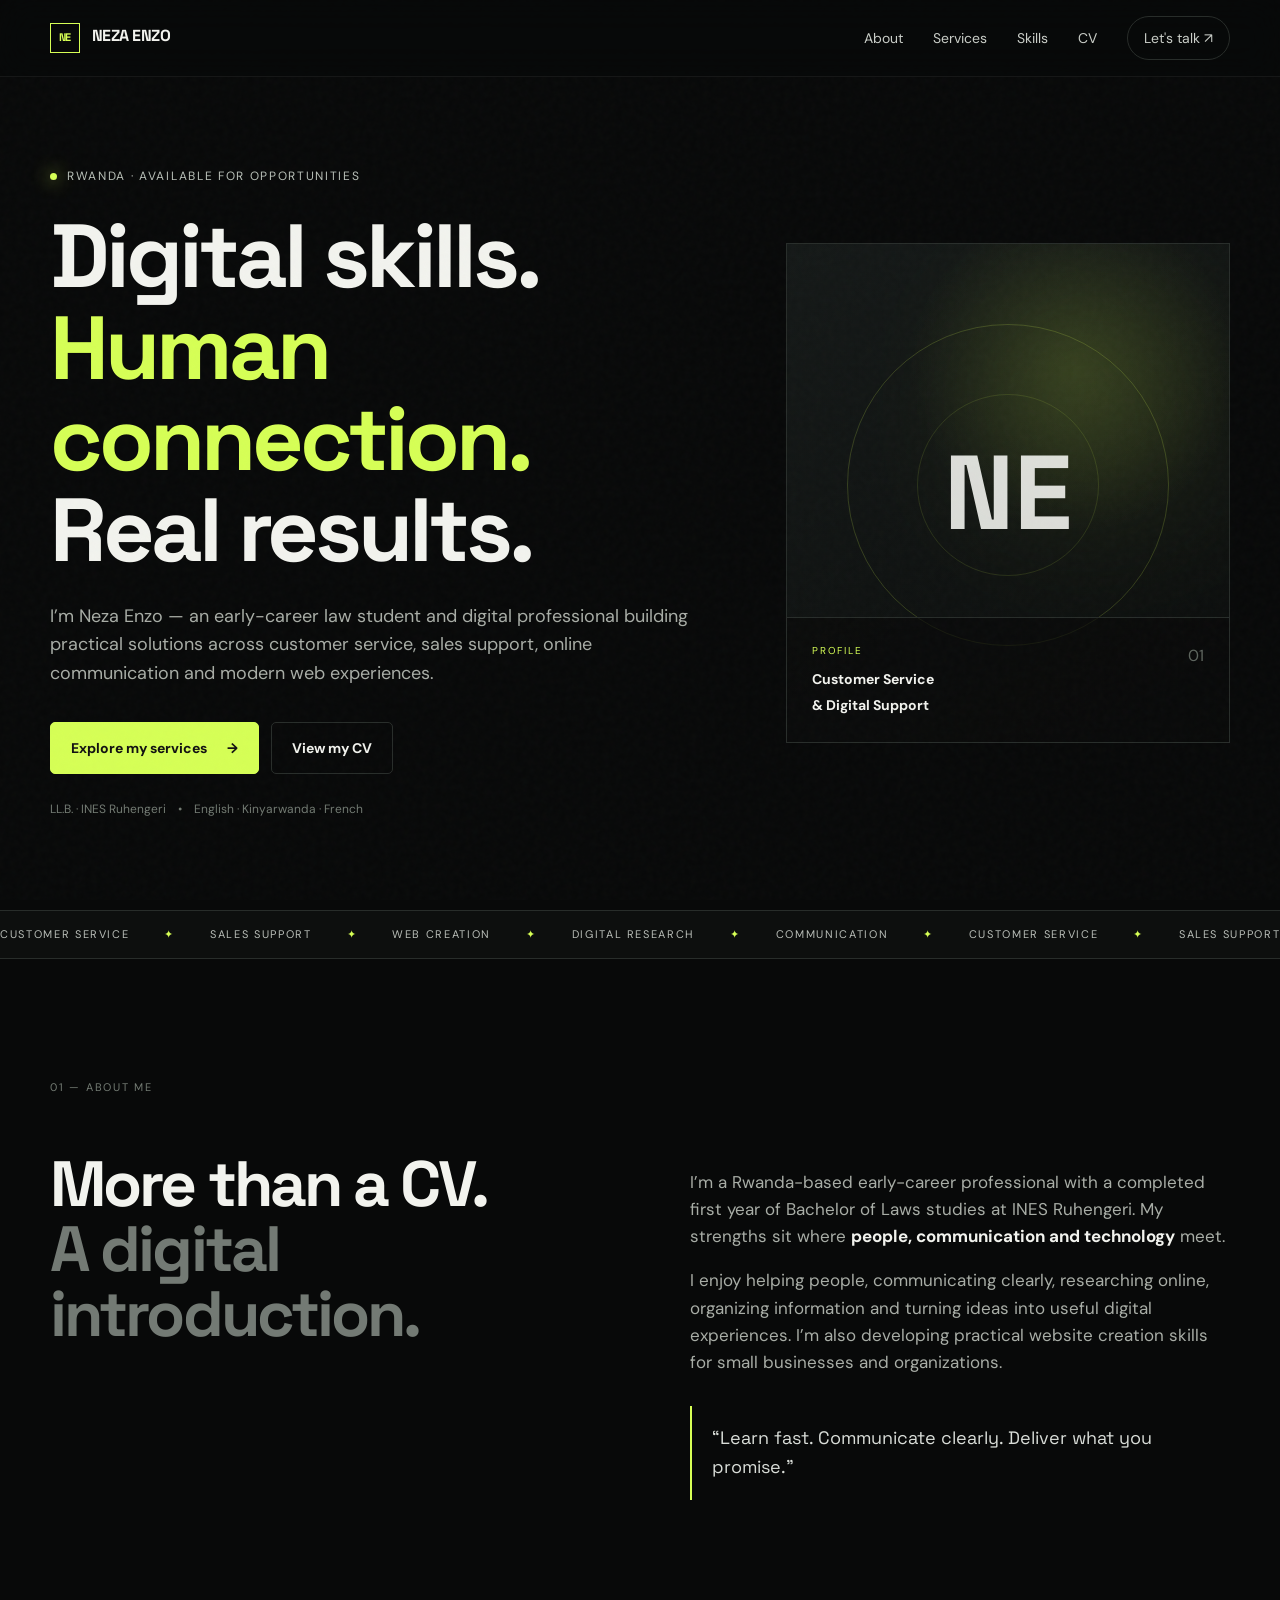
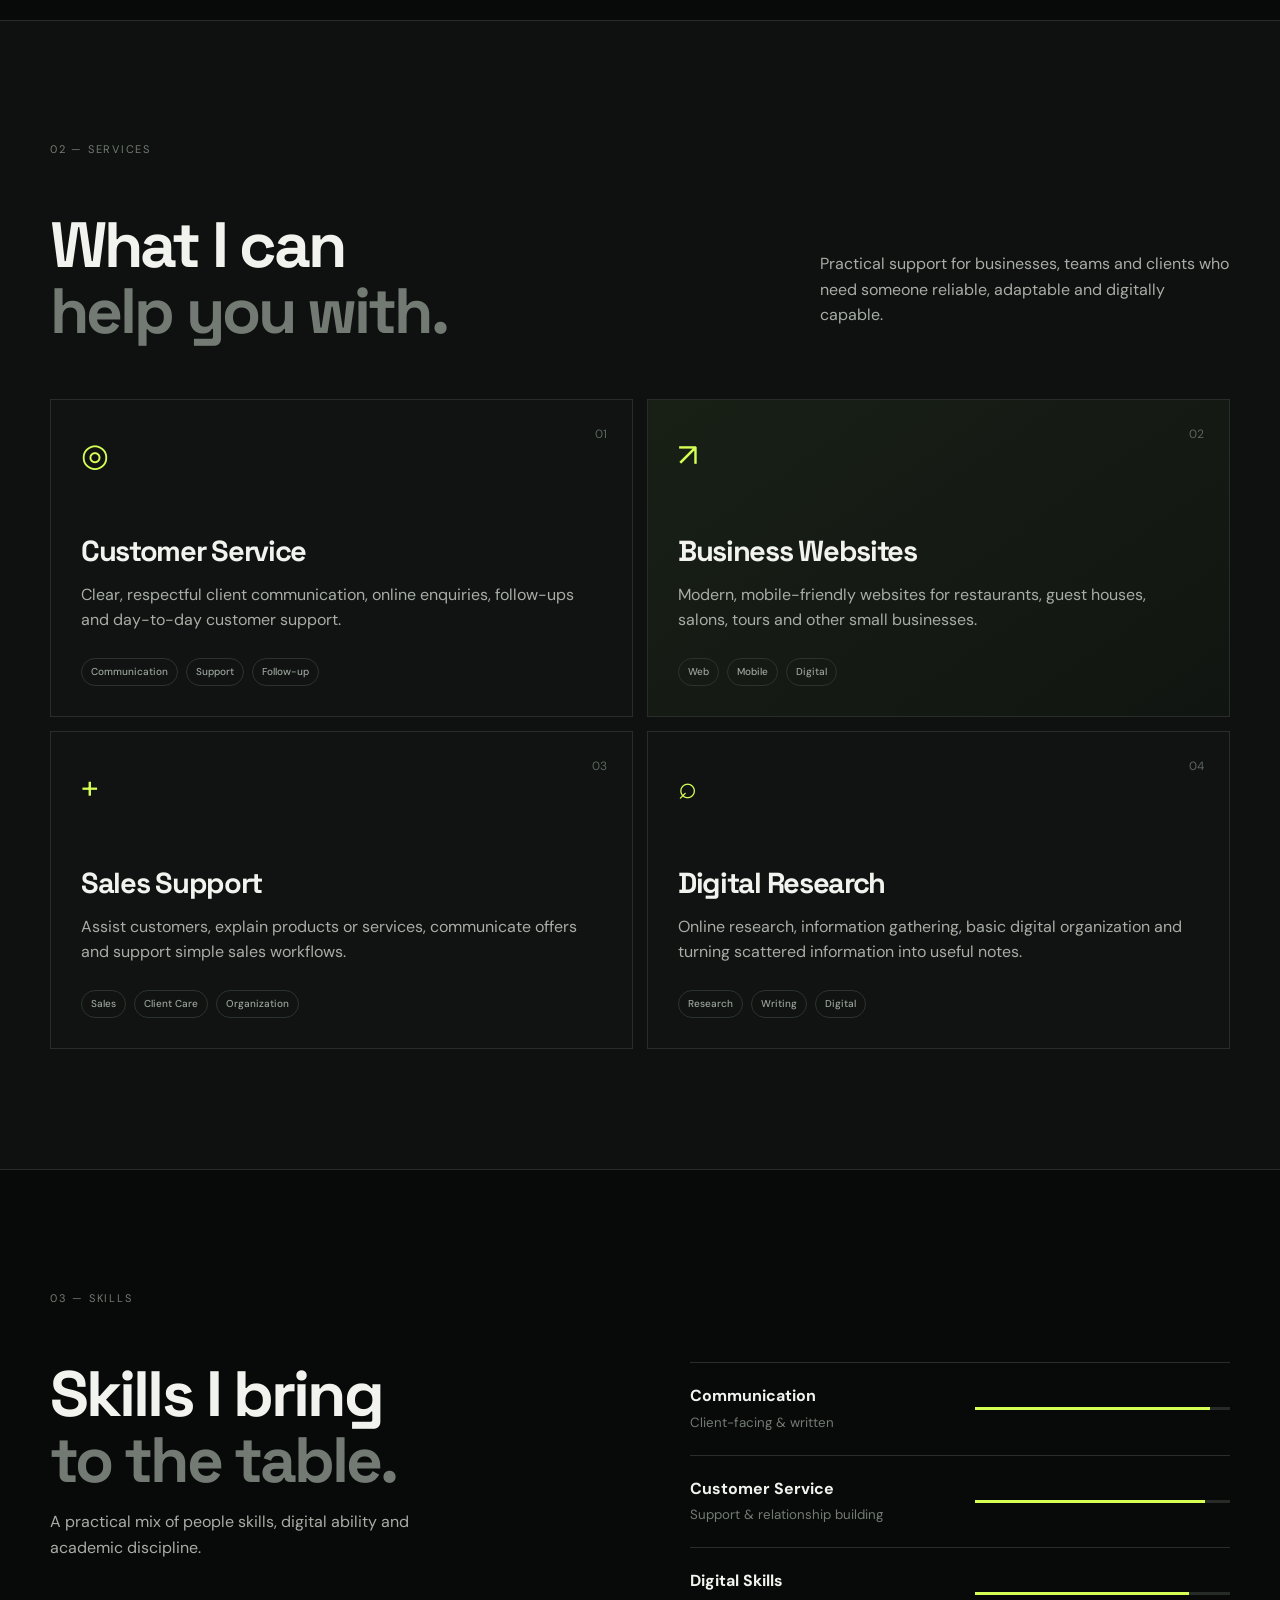
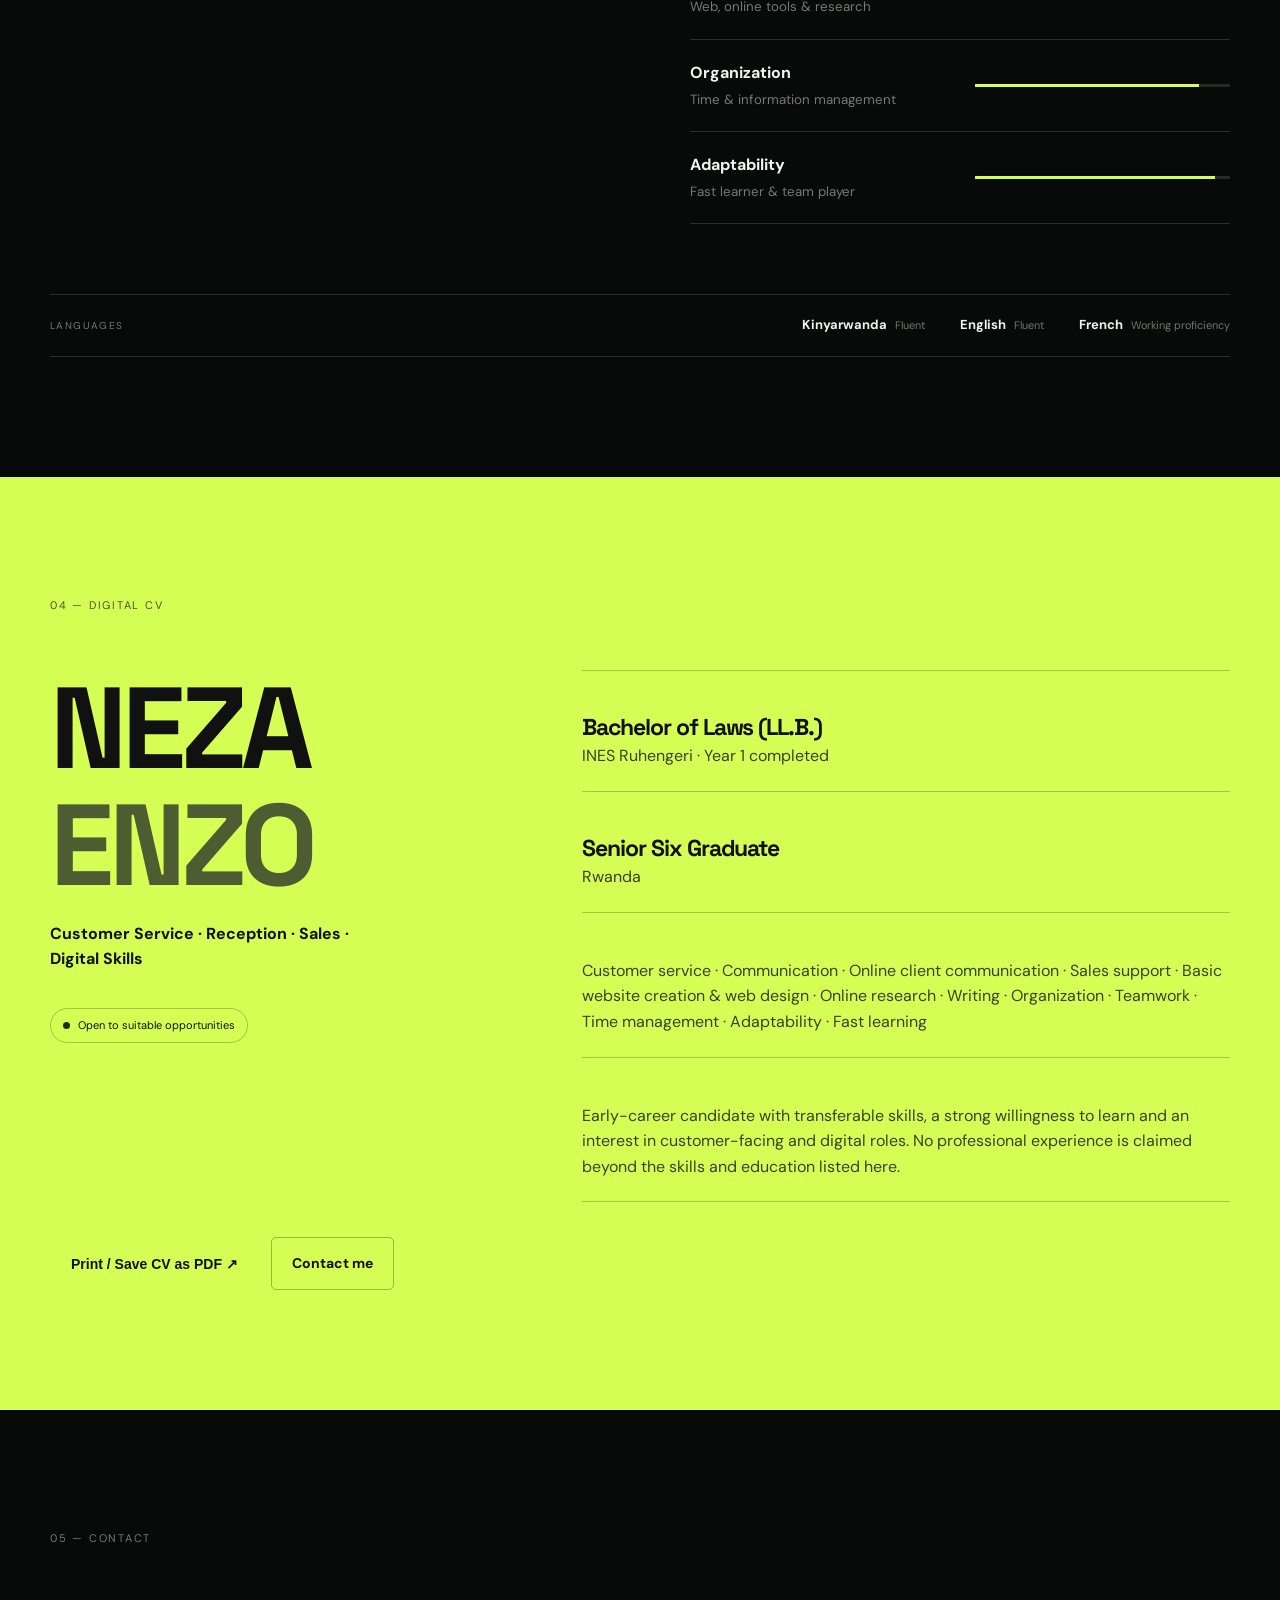
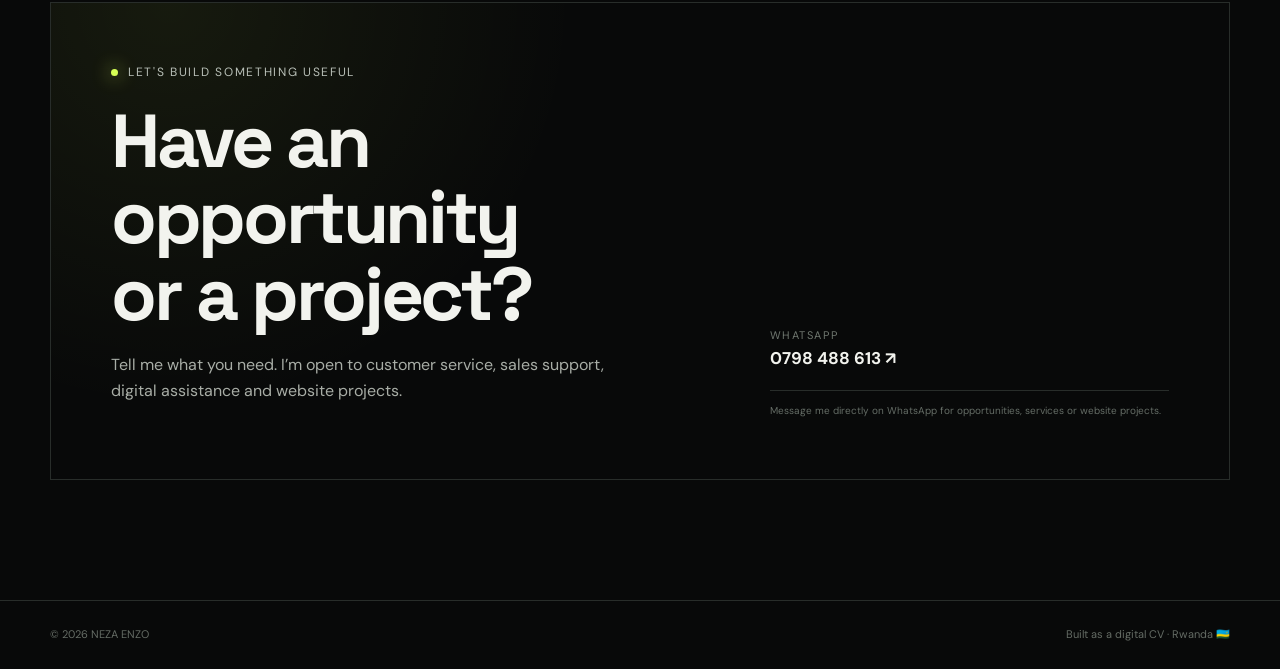
==== index.html @ d4bffd74 "Add WhatsApp contact" ====
<!DOCTYPE html>
<html lang="en">
<head>
  <meta charset="UTF-8" />
  <meta name="viewport" content="width=device-width, initial-scale=1.0" />
  <meta name="description" content="NEZA ENZO — digital CV, customer service, sales support and website creation portfolio." />
  <title>NEZA ENZO — Digital CV & Services</title>
  <link rel="preconnect" href="https://fonts.googleapis.com">
  <link rel="preconnect" href="https://fonts.gstatic.com" crossorigin>
  <link href="https://fonts.googleapis.com/css2?family=DM+Sans:wght@400;500;600;700&family=Space+Grotesk:wght@500;600;700&display=swap" rel="stylesheet">
  <link rel="stylesheet" href="style.css" />
</head>
<body>
<div class="noise"></div>
<header class="nav-wrap"><nav class="nav container">
<a class="brand" href="#home"><span>NE</span> NEZA ENZO</a>
<button class="menu-btn" aria-label="Open menu">☰</button>
<div class="nav-links"><a href="#about">About</a><a href="#services">Services</a><a href="#skills">Skills</a><a href="#cv">CV</a><a class="nav-cta" href="#contact">Let's talk ↗</a></div>
</nav></header>
<main>
<section id="home" class="hero container"><div class="hero-copy">
<div class="eyebrow"><span class="dot"></span> Rwanda · Available for opportunities</div>
<h1>Digital skills.<br><em>Human connection.</em><br>Real results.</h1>
<p class="hero-text">I’m Neza Enzo — an early-career law student and digital professional building practical solutions across customer service, sales support, online communication and modern web experiences.</p>
<div class="hero-actions"><a class="btn primary" href="#services">Explore my services <span>→</span></a><a class="btn ghost" href="#cv">View my CV</a></div>
<div class="mini-proof"><span>LL.B. · INES Ruhengeri</span><span>•</span><span>English · Kinyarwanda · French</span></div>
</div>
<div class="hero-card"><div class="card-glow"></div><div class="monogram">NE</div><div class="hero-card-bottom"><div><small>PROFILE</small><strong>Customer Service<br>& Digital Support</strong></div><span>01</span></div></div>
</section>
<section class="ticker"><div class="ticker-track"><span>CUSTOMER SERVICE</span><i>✦</i><span>SALES SUPPORT</span><i>✦</i><span>WEB CREATION</span><i>✦</i><span>DIGITAL RESEARCH</span><i>✦</i><span>COMMUNICATION</span><i>✦</i><span>CUSTOMER SERVICE</span><i>✦</i><span>SALES SUPPORT</span><i>✦</i></div></section>
<section id="about" class="section container"><div class="section-label">01 — ABOUT ME</div><div class="about-grid"><div><h2>More than a CV.<br><span>A digital introduction.</span></h2></div><div class="about-copy"><p>I’m a Rwanda-based early-career professional with a completed first year of Bachelor of Laws studies at INES Ruhengeri. My strengths sit where <strong>people, communication and technology</strong> meet.</p><p>I enjoy helping people, communicating clearly, researching online, organizing information and turning ideas into useful digital experiences. I’m also developing practical website creation skills for small businesses and organizations.</p><div class="quote">“Learn fast. Communicate clearly. Deliver what you promise.”</div></div></div></section>
<section id="services" class="section dark-section"><div class="container"><div class="section-label">02 — SERVICES</div><div class="services-head"><h2>What I can<br><span>help you with.</span></h2><p>Practical support for businesses, teams and clients who need someone reliable, adaptable and digitally capable.</p></div>
<div class="service-grid">
<article class="service"><span>01</span><div class="icon">◎</div><h3>Customer Service</h3><p>Clear, respectful client communication, online enquiries, follow-ups and day-to-day customer support.</p><div class="tags"><b>Communication</b><b>Support</b><b>Follow-up</b></div></article>
<article class="service featured"><span>02</span><div class="icon">↗</div><h3>Business Websites</h3><p>Modern, mobile-friendly websites for restaurants, guest houses, salons, tours and other small businesses.</p><div class="tags"><b>Web</b><b>Mobile</b><b>Digital</b></div></article>
<article class="service"><span>03</span><div class="icon">+</div><h3>Sales Support</h3><p>Assist customers, explain products or services, communicate offers and support simple sales workflows.</p><div class="tags"><b>Sales</b><b>Client Care</b><b>Organization</b></div></article>
<article class="service"><span>04</span><div class="icon">⌕</div><h3>Digital Research</h3><p>Online research, information gathering, basic digital organization and turning scattered information into useful notes.</p><div class="tags"><b>Research</b><b>Writing</b><b>Digital</b></div></article>
</div></div></section>
<section id="skills" class="section container"><div class="section-label">03 — SKILLS</div><div class="skills-grid"><div><h2>Skills I bring<br><span>to the table.</span></h2><p class="muted">A practical mix of people skills, digital ability and academic discipline.</p></div><div class="skill-list">
<div class="skill"><div><strong>Communication</strong><small>Client-facing & written</small></div><div class="bar"><i style="width:92%"></i></div></div>
<div class="skill"><div><strong>Customer Service</strong><small>Support & relationship building</small></div><div class="bar"><i style="width:90%"></i></div></div>
<div class="skill"><div><strong>Digital Skills</strong><small>Web, online tools & research</small></div><div class="bar"><i style="width:84%"></i></div></div>
<div class="skill"><div><strong>Organization</strong><small>Time & information management</small></div><div class="bar"><i style="width:88%"></i></div></div>
<div class="skill"><div><strong>Adaptability</strong><small>Fast learner & team player</small></div><div class="bar"><i style="width:94%"></i></div></div>
</div></div><div class="language-row"><span>LANGUAGES</span><b>Kinyarwanda <small>Fluent</small></b><b>English <small>Fluent</small></b><b>French <small>Working proficiency</small></b></div></section>
<section id="cv" class="section cv-section"><div class="container"><div class="section-label">04 — DIGITAL CV</div><div class="cv-layout"><div class="cv-intro"><h2>NEZA<br><span>ENZO</span></h2><p>Customer Service · Reception · Sales · Digital Skills</p><div class="availability"><span></span> Open to suitable opportunities</div></div><div class="cv-details">
<div class="cv-block"><small>EDUCATION</small><h3>Bachelor of Laws (LL.B.)</h3><p>INES Ruhengeri · Year 1 completed</p></div>
<div class="cv-block"><small>EDUCATION</small><h3>Senior Six Graduate</h3><p>Rwanda</p></div>
<div class="cv-block"><small>CORE SKILLS</small><p>Customer service · Communication · Online client communication · Sales support · Basic website creation & web design · Online research · Writing · Organization · Teamwork · Time management · Adaptability · Fast learning</p></div>
<div class="cv-block"><small>PROFILE</small><p>Early-career candidate with transferable skills, a strong willingness to learn and an interest in customer-facing and digital roles. No professional experience is claimed beyond the skills and education listed here.</p></div>
</div></div><div class="cv-actions"><button class="btn primary" onclick="window.print()">Print / Save CV as PDF ↗</button><a class="btn ghost" href="#contact">Contact me</a></div></div></section>
<section id="contact" class="section contact-section container"><div class="section-label">05 — CONTACT</div><div class="contact-card"><div><div class="eyebrow"><span class="dot"></span> Let's build something useful</div><h2>Have an opportunity<br>or a project?</h2><p>Tell me what you need. I’m open to customer service, sales support, digital assistance and website projects.</p></div><div class="contact-side"><a class="contact-link whatsapp" href="https://wa.me/250798488613" target="_blank" rel="noopener"><span>WhatsApp</span><strong>0798 488 613 ↗</strong></a><div class="note">Message me directly on WhatsApp for opportunities, services or website projects.</div></div></div></section>
</main>
<footer><div class="container footer-inner"><span>© 2026 NEZA ENZO</span><span>Built as a digital CV · Rwanda 🇷🇼</span></div></footer>
<script src="script.js"></script>
</body></html>
---- style.css ----
:root{--bg:#080909;--surface:#101212;--surface2:#151817;--text:#f2f3ee;--muted:#a8ada6;--line:#282d2a;--accent:#d6ff55;--max:1180px}*{box-sizing:border-box}html{scroll-behavior:smooth}body{margin:0;background:var(--bg);color:var(--text);font-family:'DM Sans',sans-serif;line-height:1.6}.noise{position:fixed;inset:0;pointer-events:none;opacity:.035;background-image:url("data:image/svg+xml,%3Csvg viewBox='0 0 180 180' xmlns='http://www.w3.org/2000/svg'%3E%3Cfilter id='n'%3E%3CfeTurbulence type='fractalNoise' baseFrequency='.8' numOctaves='4' stitchTiles='stitch'/%3E%3C/filter%3E%3Crect width='100%25' height='100%25' filter='url(%23n)' opacity='.7'/%3E%3C/svg%3E");z-index:10}.container{width:min(calc(100% - 40px),var(--max));margin:auto}.nav-wrap{position:sticky;top:0;z-index:20;background:rgba(8,9,9,.8);backdrop-filter:blur(18px);border-bottom:1px solid rgba(255,255,255,.06)}.nav{height:76px;display:flex;align-items:center;justify-content:space-between}.brand{color:var(--text);text-decoration:none;font-family:'Space Grotesk';font-weight:700;letter-spacing:-.03em}.brand span{display:inline-grid;place-items:center;width:30px;height:30px;margin-right:8px;border:1px solid var(--accent);color:var(--accent);font-size:11px}.nav-links{display:flex;align-items:center;gap:30px}.nav-links a{color:#c9cec8;text-decoration:none;font-size:14px}.nav-links a:hover{color:var(--accent)}.nav-cta{padding:10px 16px;border:1px solid var(--line);border-radius:100px}.menu-btn{display:none;background:none;border:0;color:white;font-size:24px}.hero{min-height:calc(100vh - 76px);display:grid;grid-template-columns:1.2fr .8fr;align-items:center;gap:70px;padding:90px 0}.eyebrow{font-size:12px;text-transform:uppercase;letter-spacing:.14em;color:#b9c0b8;display:flex;gap:10px;align-items:center}.dot{width:7px;height:7px;background:var(--accent);border-radius:50%;box-shadow:0 0 18px var(--accent)}h1,h2,h3{font-family:'Space Grotesk',sans-serif;line-height:1.02;letter-spacing:-.045em}h1{font-size:clamp(52px,7vw,94px);margin:25px 0}.hero h1 em{font-style:normal;color:var(--accent)}.hero-text{font-size:18px;color:var(--muted);max-width:670px}.hero-actions{display:flex;gap:12px;margin-top:34px;flex-wrap:wrap}.btn{display:inline-flex;align-items:center;gap:20px;padding:14px 20px;border-radius:5px;text-decoration:none;font-weight:700;font-size:14px;border:1px solid var(--line);cursor:pointer}.btn.primary{background:var(--accent);color:#111;border-color:var(--accent)}.btn.ghost{color:var(--text);background:transparent}.mini-proof{display:flex;gap:12px;flex-wrap:wrap;margin-top:26px;color:#727a72;font-size:12px}.hero-card{height:500px;position:relative;border:1px solid var(--line);background:radial-gradient(circle at 65% 25%,rgba(214,255,85,.13),transparent 35%),linear-gradient(145deg,#151918,#0b0d0c);overflow:hidden}.hero-card:before{content:'';position:absolute;width:320px;height:320px;border:1px solid rgba(214,255,85,.18);border-radius:50%;top:80px;left:50%;transform:translateX(-50%)}.hero-card:after{content:'';position:absolute;width:180px;height:180px;border:1px solid rgba(214,255,85,.12);border-radius:50%;top:150px;left:50%;transform:translateX(-50%)}.card-glow{position:absolute;width:160px;height:160px;background:var(--accent);filter:blur(80px);opacity:.15;top:80px;left:50%}.monogram{position:absolute;inset:0;display:grid;place-items:center;font-family:'Space Grotesk';font-size:105px;font-weight:700;color:rgba(242,243,238,.9);z-index:2}.hero-card-bottom{position:absolute;bottom:0;left:0;right:0;padding:25px;display:flex;justify-content:space-between;border-top:1px solid var(--line);background:rgba(8,9,9,.65);z-index:3}.hero-card-bottom small,.cv-block small{display:block;color:var(--accent);font-size:10px;letter-spacing:.18em;margin-bottom:7px}.hero-card-bottom strong{font-size:14px}.hero-card-bottom span{color:#5d655e}.ticker{overflow:hidden;border-block:1px solid var(--line);background:#0d0f0e}.ticker-track{width:max-content;display:flex;gap:35px;padding:15px 0;animation:move 24s linear infinite;color:#b9beb8;font-size:11px;letter-spacing:.15em}.ticker i{color:var(--accent);font-style:normal}@keyframes move{to{transform:translateX(-50%)}}.section{padding:120px 0}.section-label{font-size:11px;color:#737b73;letter-spacing:.16em;margin-bottom:55px}.about-grid,.skills-grid{display:grid;grid-template-columns:1fr 1fr;gap:100px}.section h2{font-size:clamp(44px,5vw,70px);margin:0}.section h2 span{color:#737a74}.about-copy{max-width:620px;color:var(--muted);font-size:17px}.about-copy strong{color:var(--text)}.quote{border-left:2px solid var(--accent);padding:18px 20px;margin-top:30px;color:#d9ddd8;font-family:'Space Grotesk';font-size:18px}.dark-section{background:#0e1110;border-block:1px solid var(--line)}.services-head{display:flex;justify-content:space-between;gap:50px;align-items:end;margin-bottom:55px}.services-head p{max-width:410px;color:var(--muted)}.service-grid{display:grid;grid-template-columns:repeat(2,1fr);gap:14px}.service{min-height:310px;border:1px solid var(--line);padding:30px;position:relative;background:#101312;transition:.25s}.service:hover{transform:translateY(-5px);border-color:#4a534b}.service.featured{background:linear-gradient(145deg,#182016,#111511)}.service>span{position:absolute;top:25px;right:25px;color:#5c655e;font-size:12px}.icon{color:var(--accent);font-size:32px;margin-bottom:55px}.service h3{font-size:29px;margin:0 0 12px}.service p{color:var(--muted);max-width:520px}.tags{display:flex;gap:8px;margin-top:25px}.tags b{font-size:10px;font-weight:500;color:#9ba39b;border:1px solid #2c332e;border-radius:100px;padding:5px 9px}.muted{color:var(--muted);max-width:390px}.skill-list{border-top:1px solid var(--line)}.skill{padding:20px 0;border-bottom:1px solid var(--line);display:grid;grid-template-columns:1fr 1fr;gap:30px}.skill strong{display:block}.skill small{color:#737b74}.bar{height:3px;background:#262b27;align-self:center}.bar i{display:block;height:100%;background:var(--accent)}.language-row{margin-top:70px;border-top:1px solid var(--line);border-bottom:1px solid var(--line);padding:20px 0;display:flex;gap:35px;align-items:center;flex-wrap:wrap}.language-row>span{font-size:10px;color:#717971;letter-spacing:.14em;margin-right:auto}.language-row b{font-size:13px}.language-row small{color:#717971;font-weight:400;margin-left:5px}.cv-section{background:var(--accent);color:#111}.cv-section .section-label{color:#48542d}.cv-layout{display:grid;grid-template-columns:.8fr 1.2fr;gap:100px}.cv-intro h2{font-size:clamp(70px,9vw,130px);margin:0}.cv-intro h2 span{color:#4e5c32}.cv-intro p{font-weight:700;max-width:330px}.availability{display:inline-flex;align-items:center;gap:8px;border:1px solid rgba(17,17,17,.25);border-radius:100px;padding:8px 12px;font-size:11px;margin-top:20px}.availability span{width:7px;height:7px;border-radius:50%;background:#1b3211}.cv-details{border-top:1px solid rgba(17,17,17,.25)}.cv-block{padding:22px 0;border-bottom:1px solid rgba(17,17,17,.25)}.cv-block h3{font-size:23px;margin:0 0 4px}.cv-block p{margin:0;max-width:650px;color:#39422c}.cv-actions{margin-top:35px;display:flex;gap:12px}.cv-actions .btn.ghost{border-color:rgba(17,17,17,.3);color:#111}.contact-card{border:1px solid var(--line);padding:60px;display:grid;grid-template-columns:1.2fr .8fr;gap:60px;background:radial-gradient(circle at 10% 0,rgba(214,255,85,.07),transparent 35%)}.contact-card h2{font-size:clamp(48px,6vw,75px);margin:20px 0}.contact-card p{color:var(--muted);max-width:520px}.contact-side{align-self:end}.contact-link{display:block;color:var(--text);text-decoration:none;border-bottom:1px solid var(--line);padding:18px 0}.contact-link span{display:block;color:#707870;font-size:11px;text-transform:uppercase;letter-spacing:.14em}.contact-link strong{font-size:17px}.note{font-size:10px;color:#656d66;margin-top:12px}footer{border-top:1px solid var(--line);padding:25px 0;color:#656c65;font-size:11px}.footer-inner{display:flex;justify-content:space-between;gap:20px}@media(max-width:800px){.container{width:min(calc(100% - 28px),var(--max))}.nav{height:68px}.menu-btn{display:block}.nav-links{display:none;position:absolute;top:68px;left:0;right:0;padding:20px;background:#0b0d0c;border-bottom:1px solid var(--line);flex-direction:column;align-items:flex-start}.nav-links.open{display:flex}.hero{grid-template-columns:1fr;padding:70px 0;gap:45px}.hero-card{height:390px}.hero h1{font-size:54px}.section{padding:85px 0}.about-grid,.skills-grid,.cv-layout,.contact-card{grid-template-columns:1fr;gap:45px}.services-head{display:block}.service-grid{grid-template-columns:1fr}.skill{grid-template-columns:1fr}.language-row>span{width:100%}.contact-card{padding:35px}.footer-inner{flex-direction:column}}@media print{body{background:white;color:black}.nav-wrap,.ticker,.hero-card,.hero-actions,.contact-section,footer,.noise,.cv-actions{display:none!important}.hero{min-height:auto;padding:20px 0}.section{padding:30px 0}.dark-section{background:white;color:black}.cv-section{background:white}.about-grid,.skills-grid,.cv-layout{gap:30px}.cv-section{page-break-before:always}}
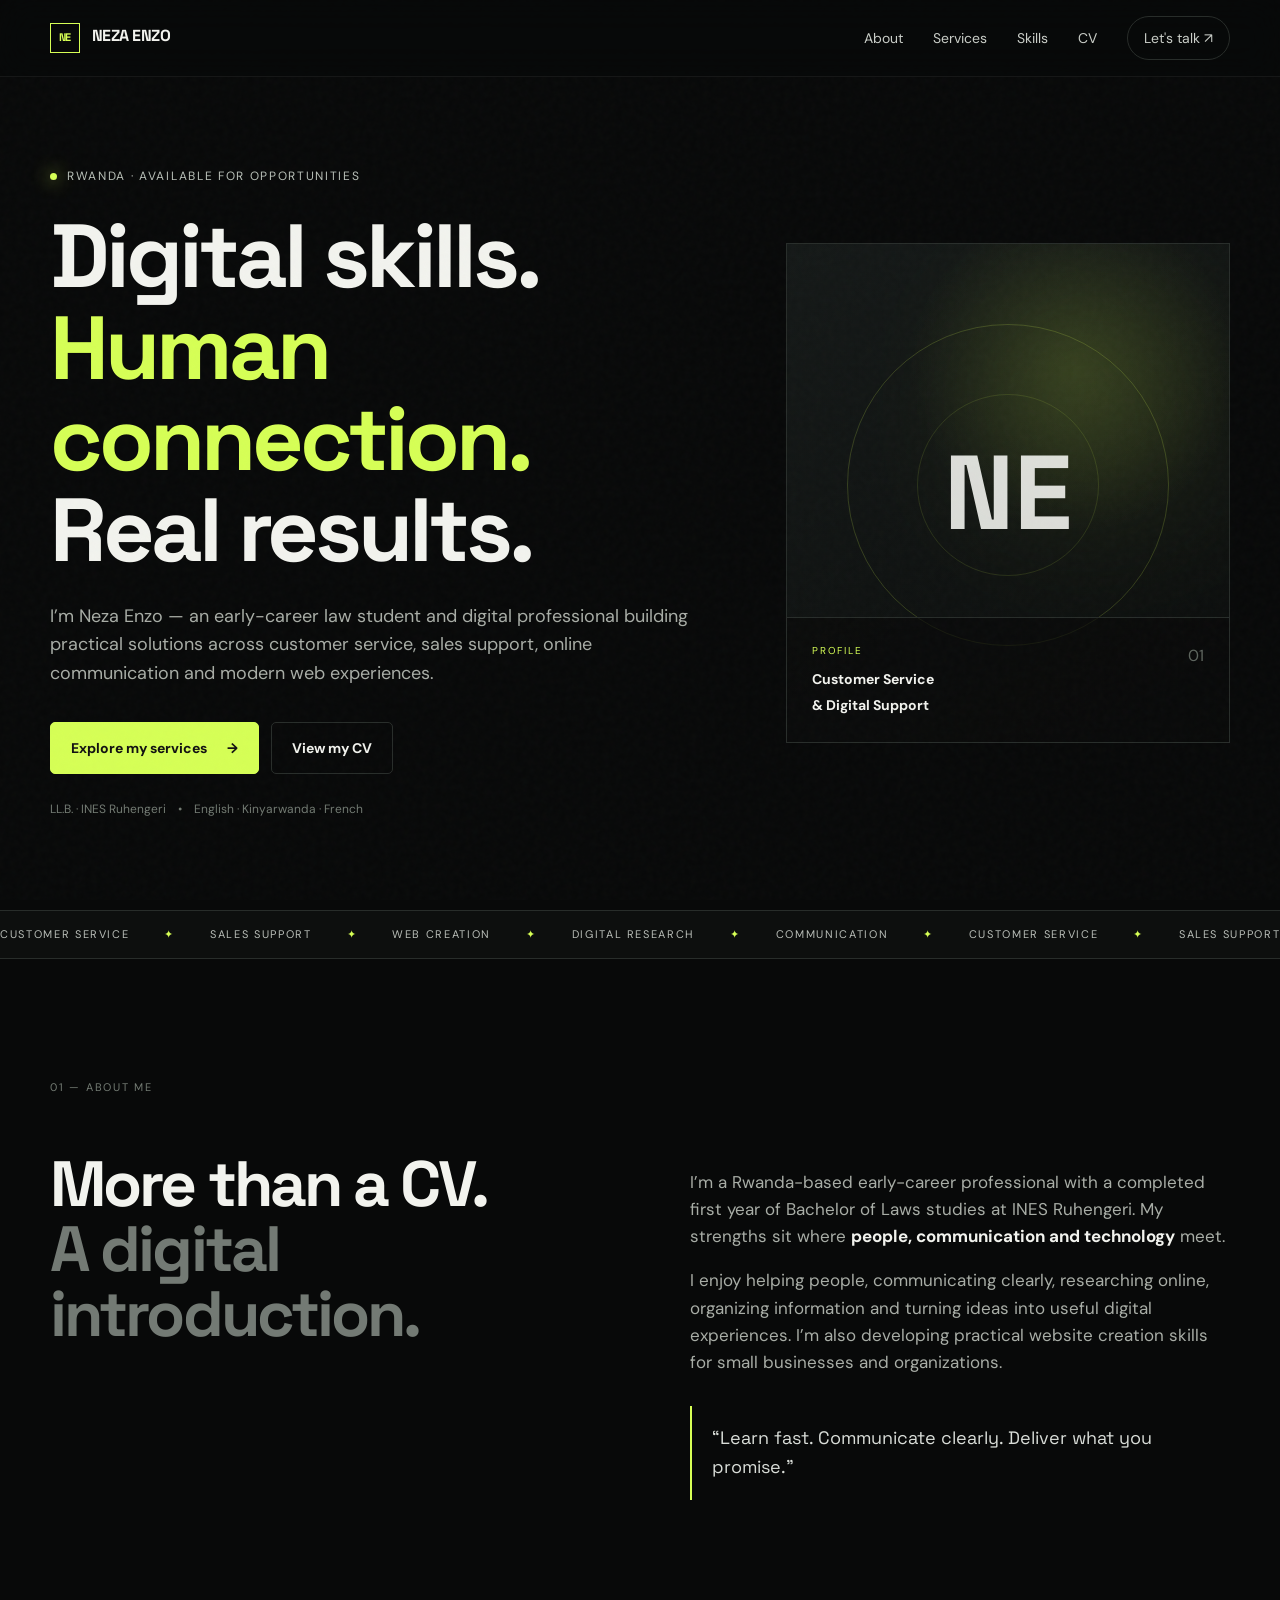
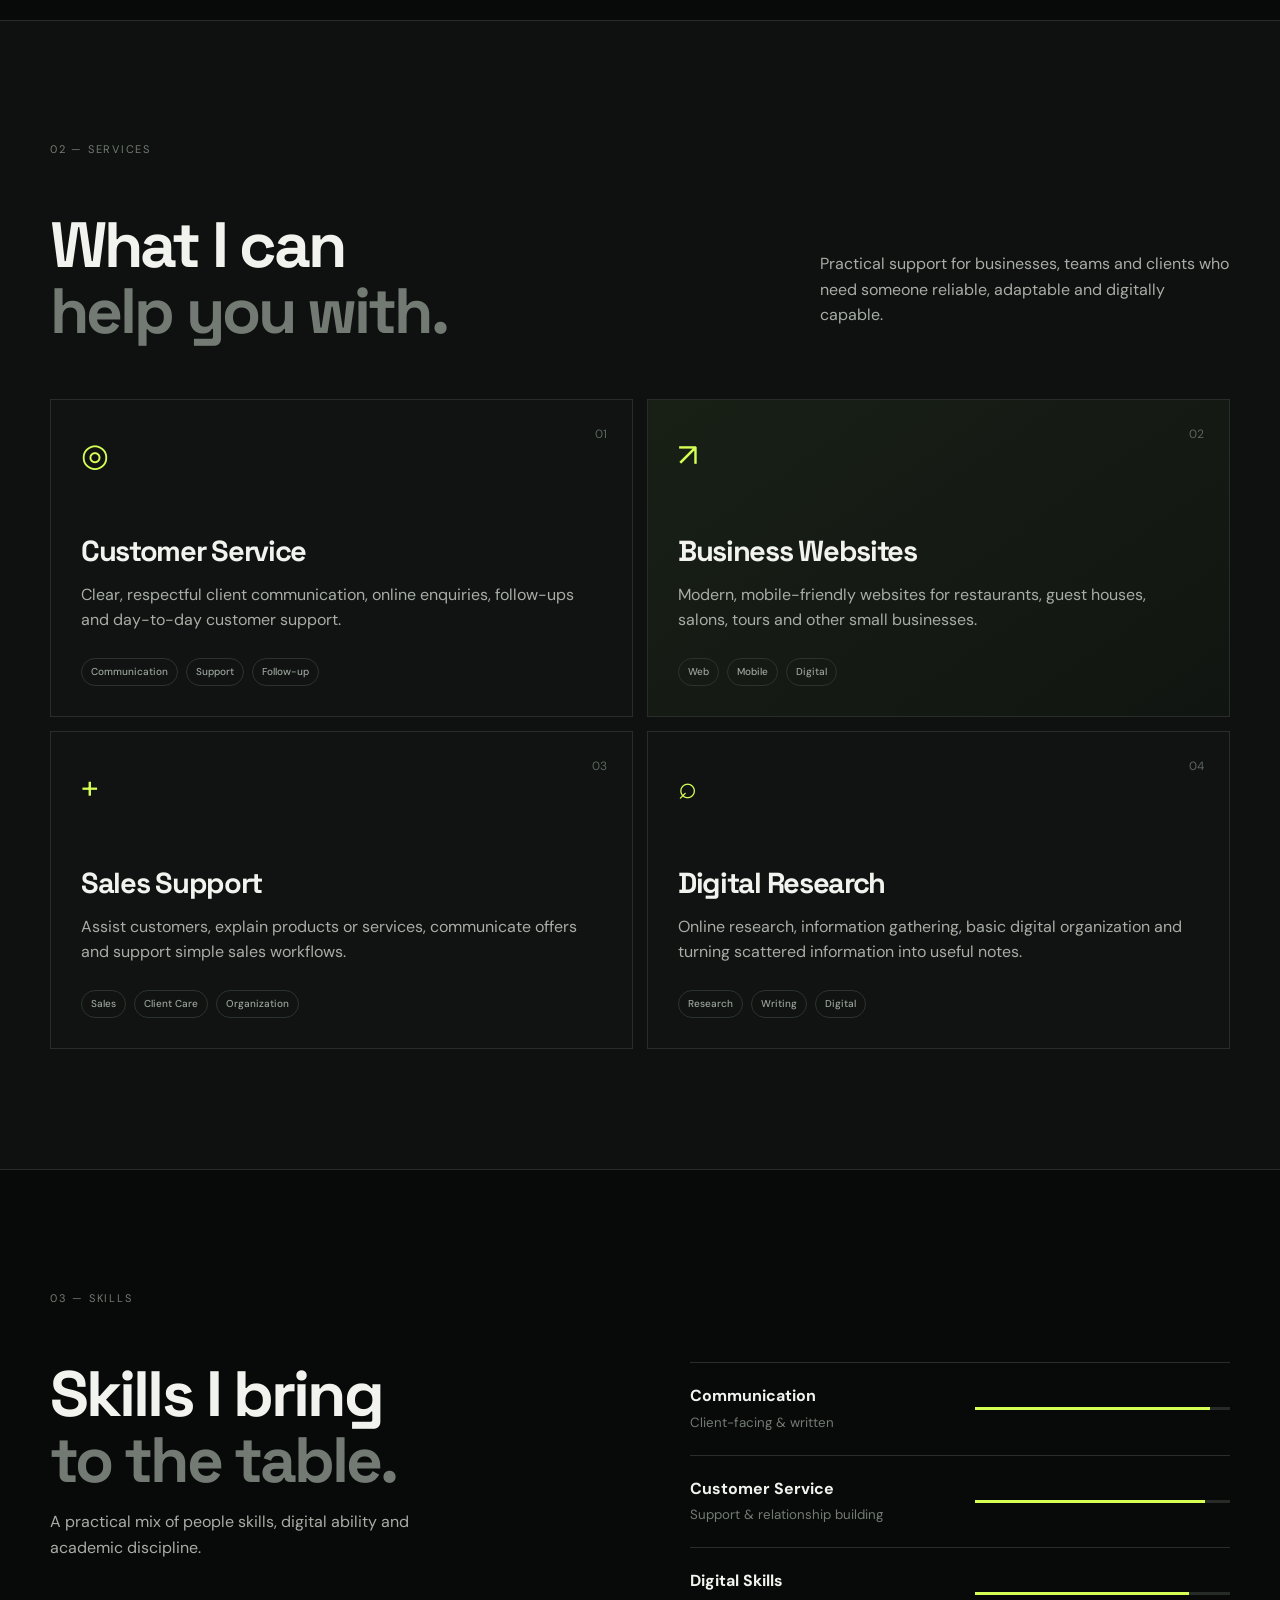
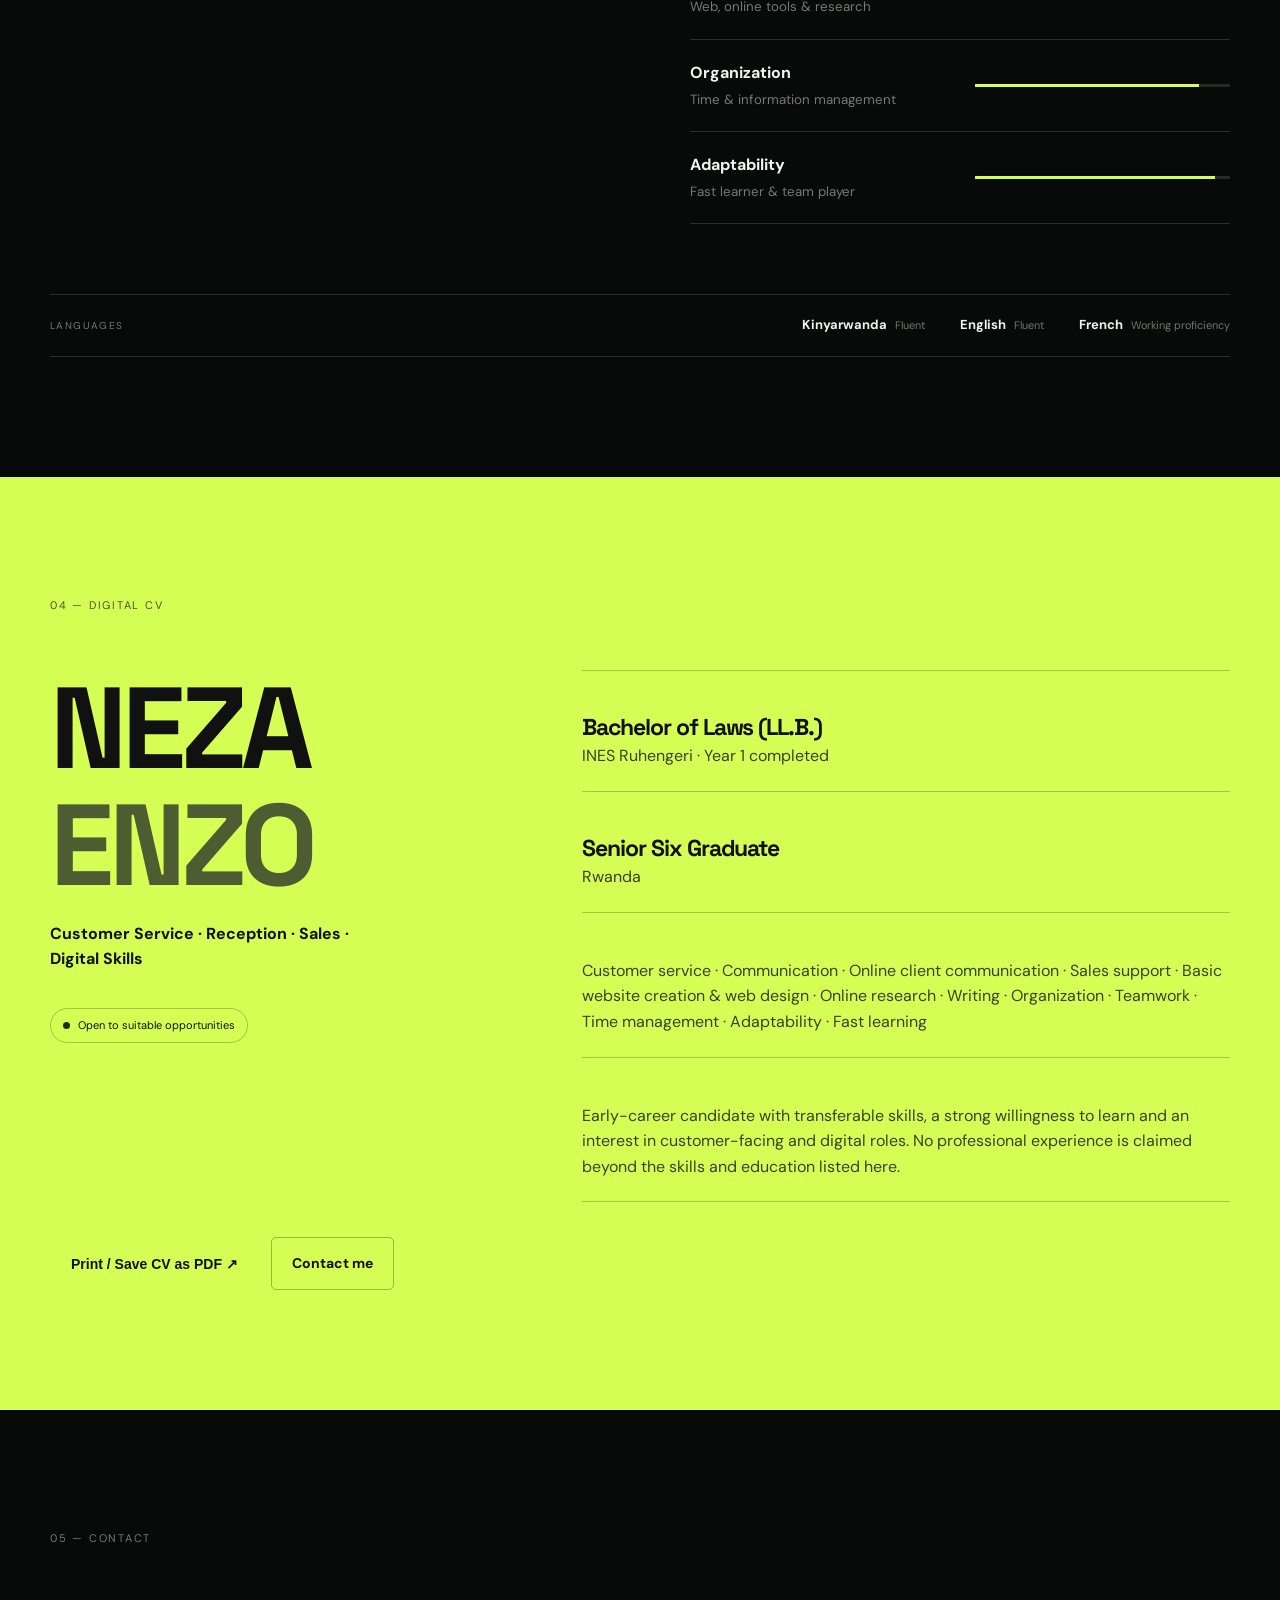
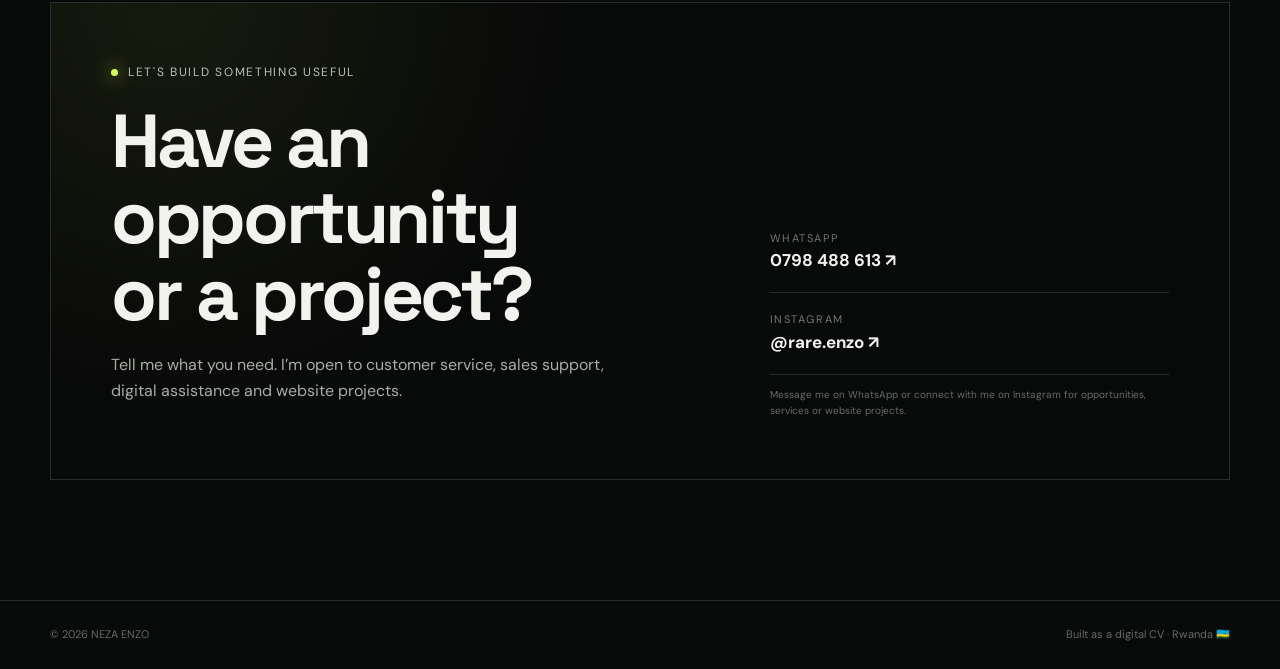
==== commit 4f26d70f: "Add Instagram contact link" ====
--- a/index.html
+++ b/index.html
@@ -49,7 +49,7 @@
 <div class="cv-block"><small>CORE SKILLS</small><p>Customer service · Communication · Online client communication · Sales support · Basic website creation & web design · Online research · Writing · Organization · Teamwork · Time management · Adaptability · Fast learning</p></div>
 <div class="cv-block"><small>PROFILE</small><p>Early-career candidate with transferable skills, a strong willingness to learn and an interest in customer-facing and digital roles. No professional experience is claimed beyond the skills and education listed here.</p></div>
 </div></div><div class="cv-actions"><button class="btn primary" onclick="window.print()">Print / Save CV as PDF ↗</button><a class="btn ghost" href="#contact">Contact me</a></div></div></section>
-<section id="contact" class="section contact-section container"><div class="section-label">05 — CONTACT</div><div class="contact-card"><div><div class="eyebrow"><span class="dot"></span> Let's build something useful</div><h2>Have an opportunity<br>or a project?</h2><p>Tell me what you need. I’m open to customer service, sales support, digital assistance and website projects.</p></div><div class="contact-side"><a class="contact-link whatsapp" href="https://wa.me/250798488613" target="_blank" rel="noopener"><span>WhatsApp</span><strong>0798 488 613 ↗</strong></a><div class="note">Message me directly on WhatsApp for opportunities, services or website projects.</div></div></div></section>
+<section id="contact" class="section contact-section container"><div class="section-label">05 — CONTACT</div><div class="contact-card"><div><div class="eyebrow"><span class="dot"></span> Let's build something useful</div><h2>Have an opportunity<br>or a project?</h2><p>Tell me what you need. I’m open to customer service, sales support, digital assistance and website projects.</p></div><div class="contact-side"><a class="contact-link whatsapp" href="https://wa.me/250798488613" target="_blank" rel="noopener"><span>WhatsApp</span><strong>0798 488 613 ↗</strong></a><a class="contact-link instagram" href="https://www.instagram.com/rare.enzo?stkn=MXIwdGhsa2UzcjJ0ag==" target="_blank" rel="noopener"><span>Instagram</span><strong>@rare.enzo ↗</strong></a><div class="note">Message me on WhatsApp or connect with me on Instagram for opportunities, services or website projects.</div></div></div></section>
 </main>
 <footer><div class="container footer-inner"><span>© 2026 NEZA ENZO</span><span>Built as a digital CV · Rwanda 🇷🇼</span></div></footer>
 <script src="script.js"></script>
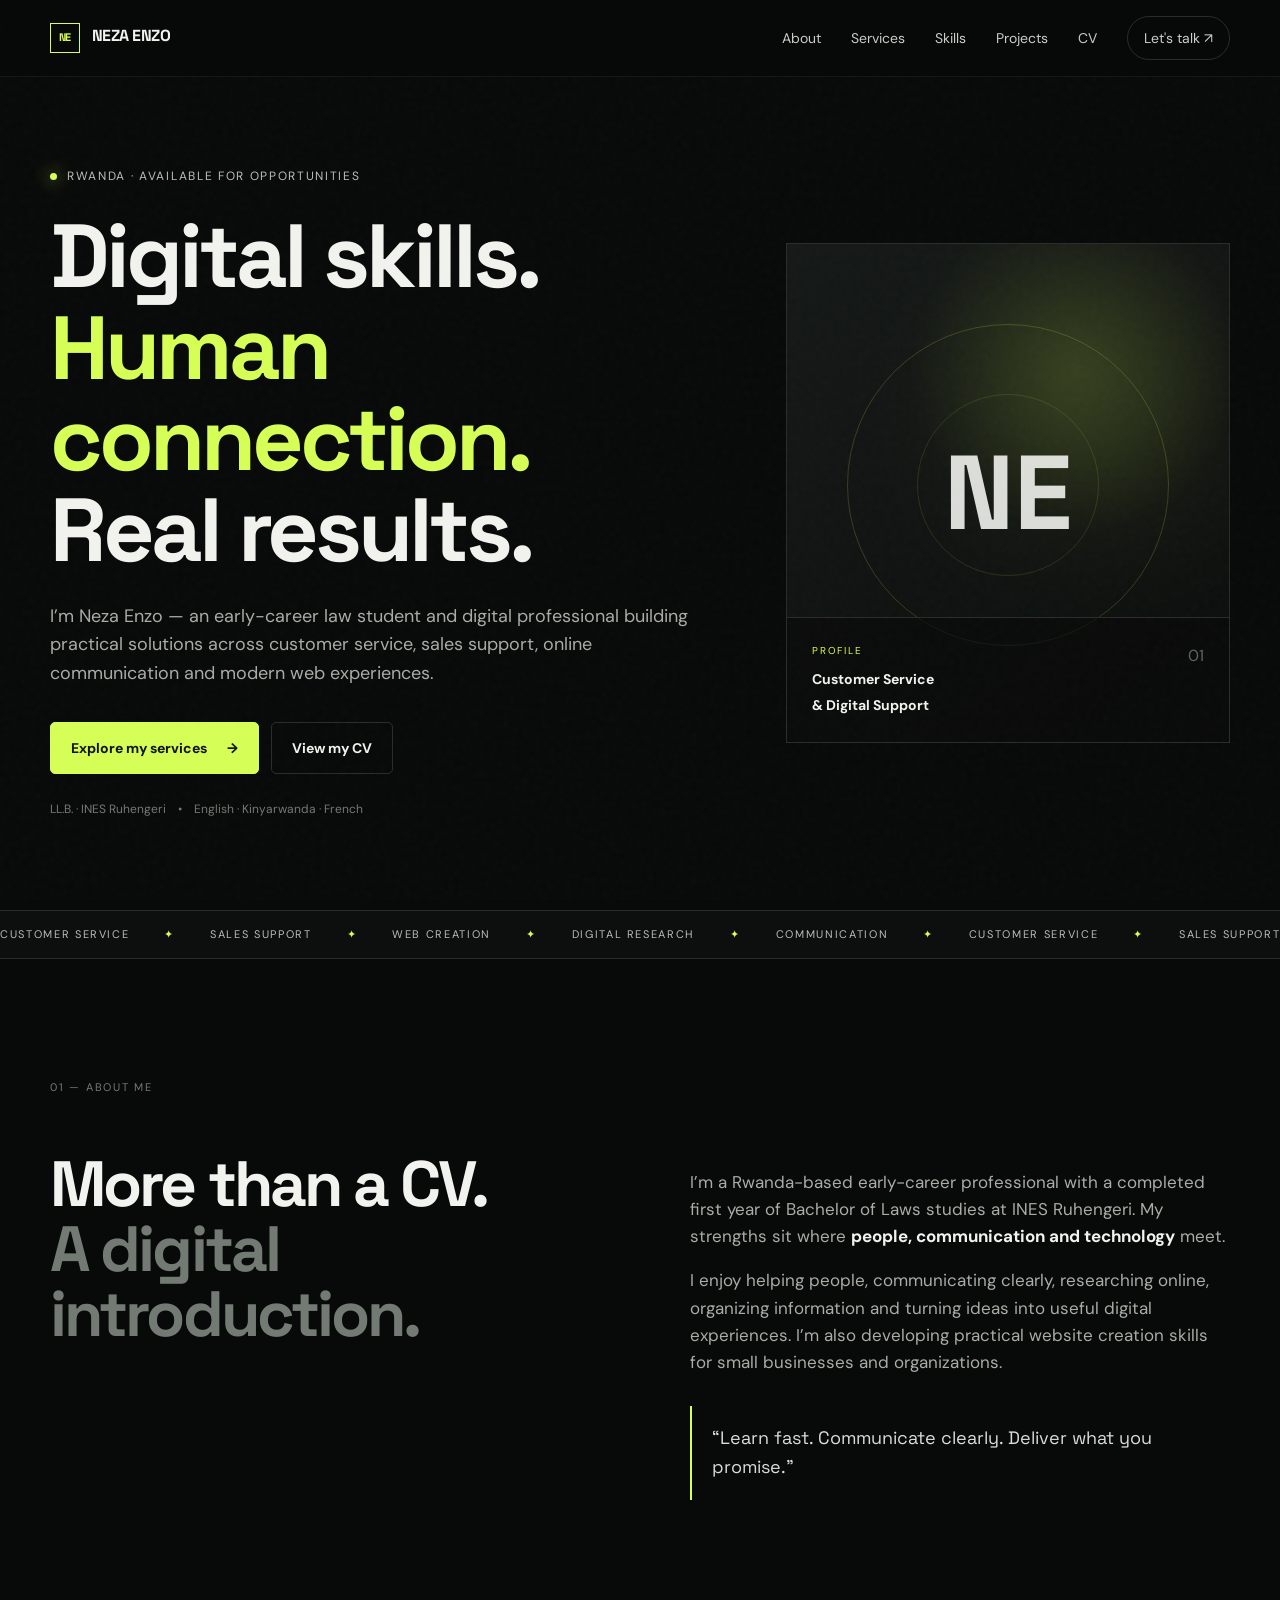
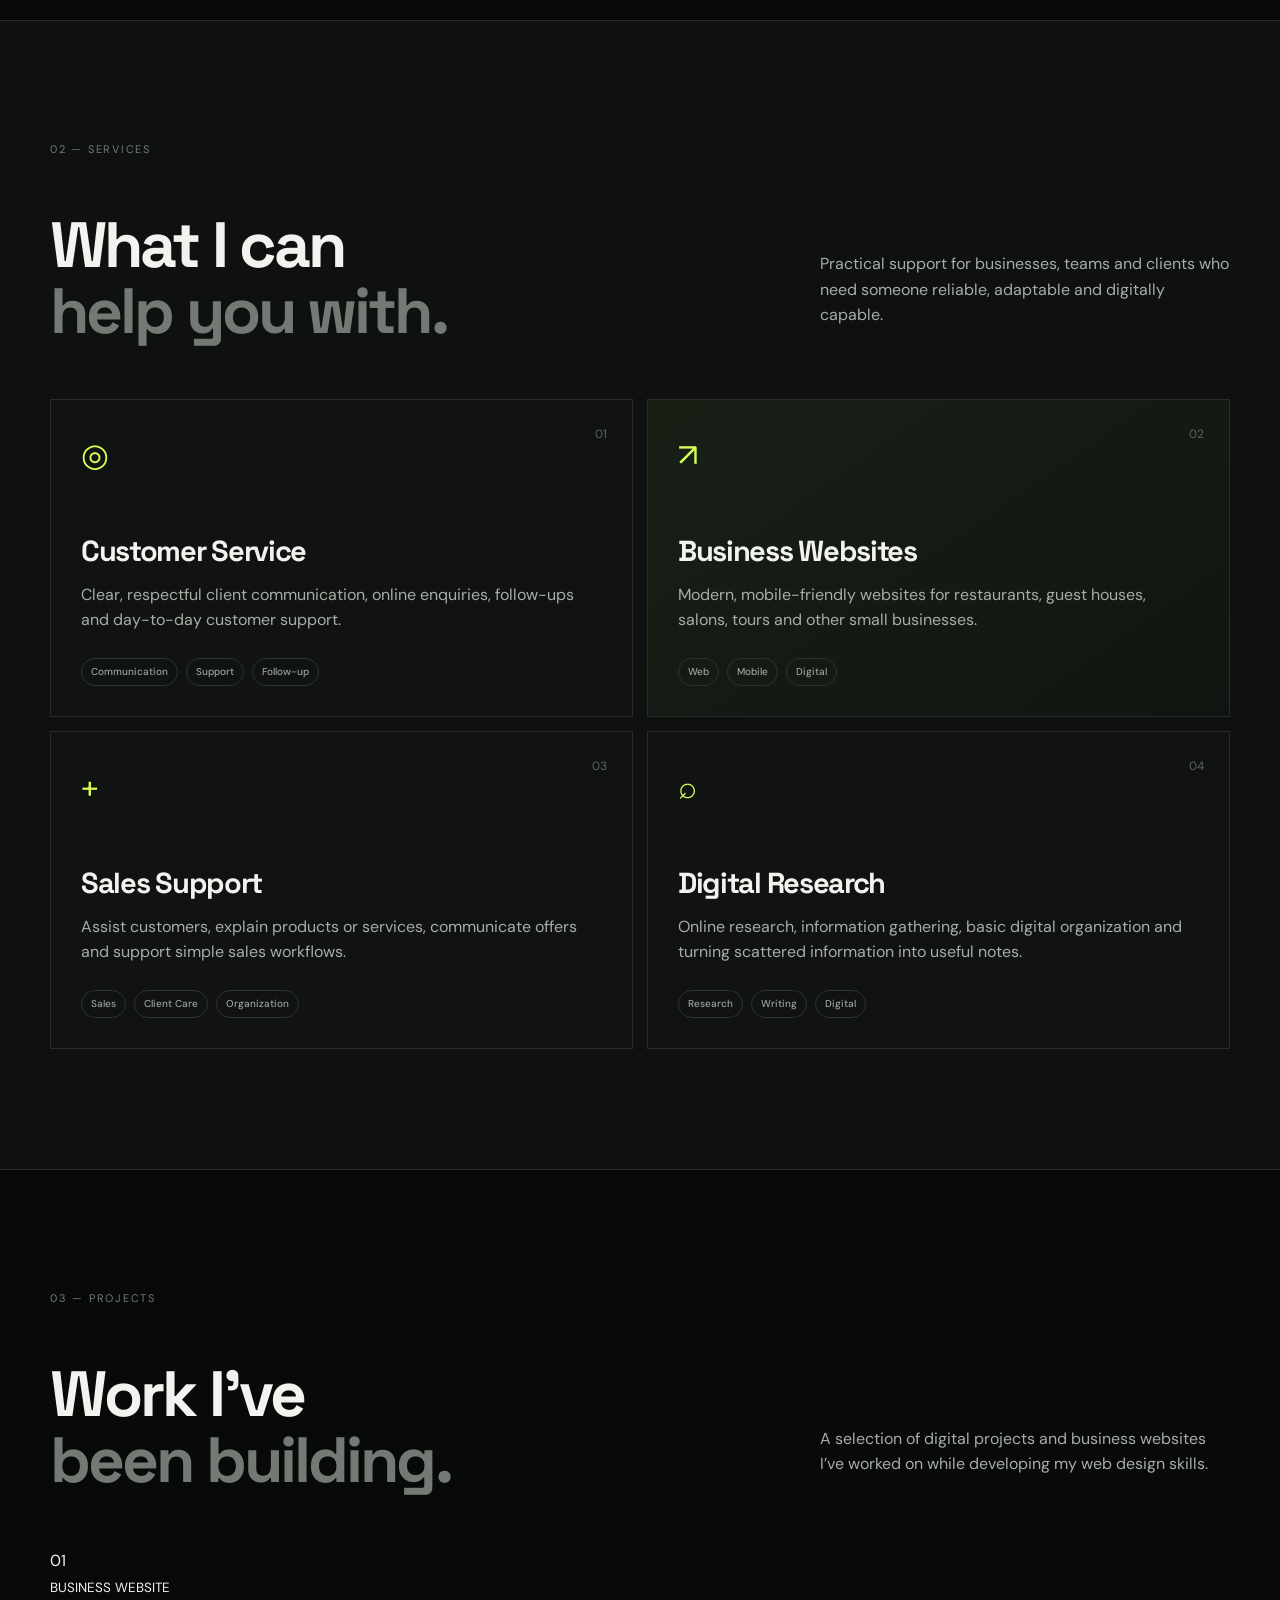
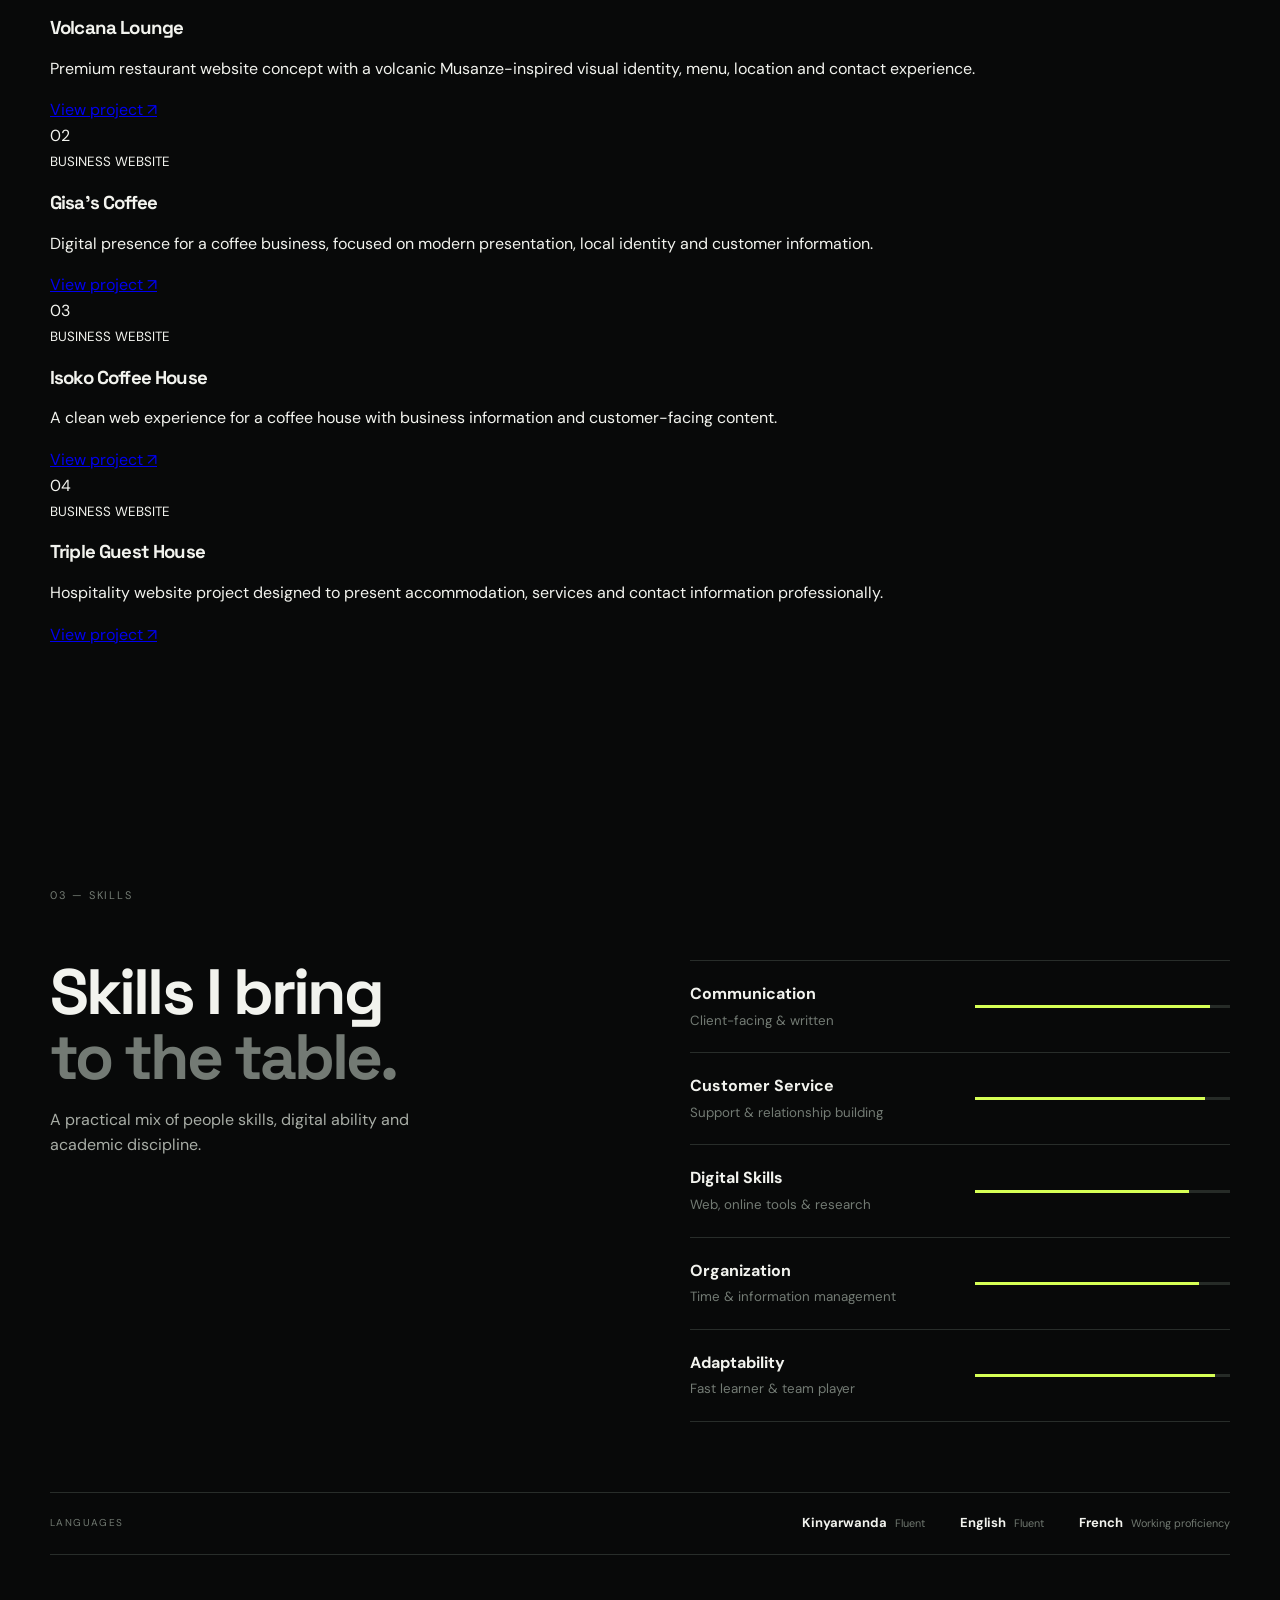
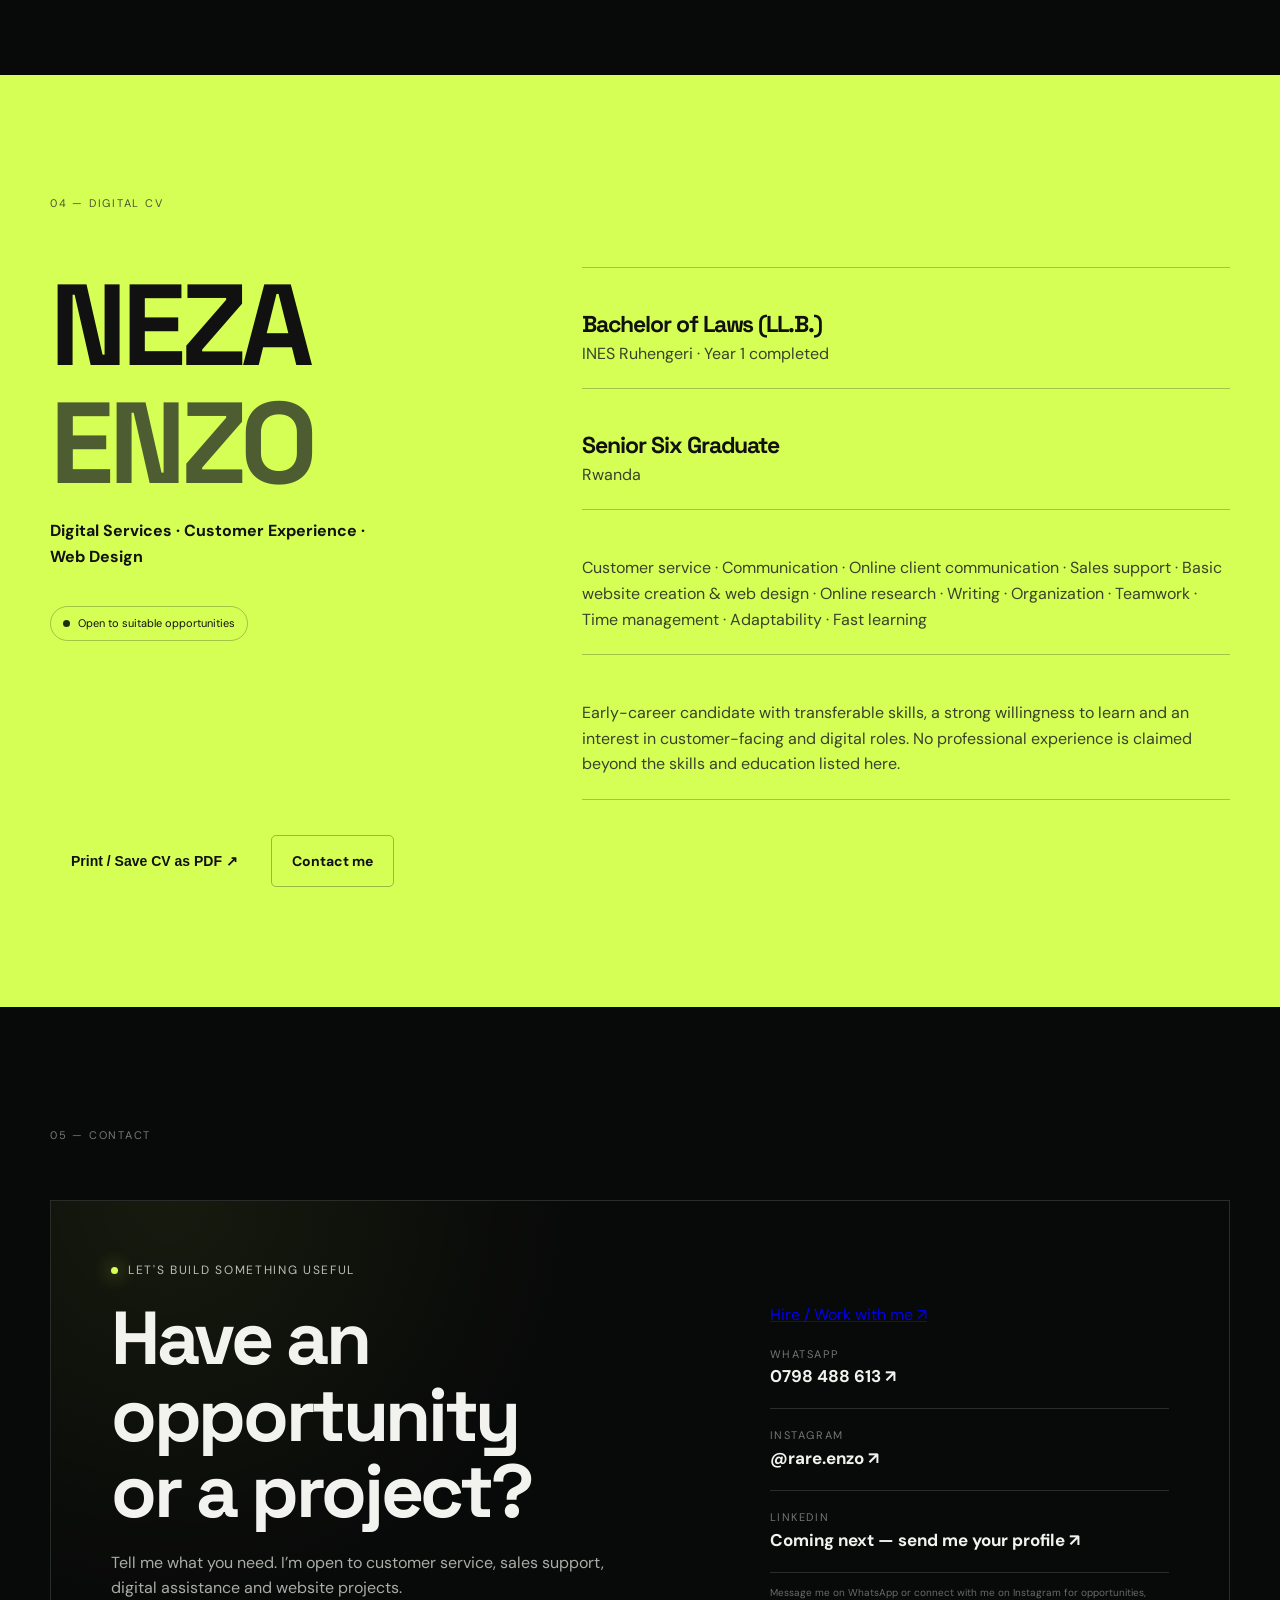
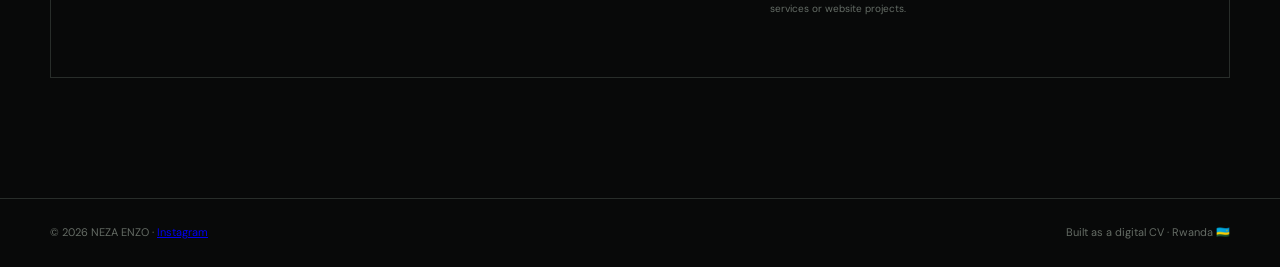
==== commit e3bdc7ac: "Add projects and hire CTA" ====
--- a/index.html
+++ b/index.html
@@ -15,7 +15,7 @@
 <header class="nav-wrap"><nav class="nav container">
 <a class="brand" href="#home"><span>NE</span> NEZA ENZO</a>
 <button class="menu-btn" aria-label="Open menu">☰</button>
-<div class="nav-links"><a href="#about">About</a><a href="#services">Services</a><a href="#skills">Skills</a><a href="#cv">CV</a><a class="nav-cta" href="#contact">Let's talk ↗</a></div>
+<div class="nav-links"><a href="#about">About</a><a href="#services">Services</a><a href="#skills">Skills</a><a href="#projects">Projects</a><a href="#cv">CV</a><a class="nav-cta" href="#contact">Let's talk ↗</a></div>
 </nav></header>
 <main>
 <section id="home" class="hero container"><div class="hero-copy">
@@ -36,6 +36,12 @@
 <article class="service"><span>03</span><div class="icon">+</div><h3>Sales Support</h3><p>Assist customers, explain products or services, communicate offers and support simple sales workflows.</p><div class="tags"><b>Sales</b><b>Client Care</b><b>Organization</b></div></article>
 <article class="service"><span>04</span><div class="icon">⌕</div><h3>Digital Research</h3><p>Online research, information gathering, basic digital organization and turning scattered information into useful notes.</p><div class="tags"><b>Research</b><b>Writing</b><b>Digital</b></div></article>
 </div></div></section>
+<section id="projects" class="section projects-section"><div class="container"><div class="section-label">03 — PROJECTS</div><div class="services-head"><h2>Work I’ve<br><span>been building.</span></h2><p>A selection of digital projects and business websites I’ve worked on while developing my web design skills.</p></div><div class="project-grid">
+<article class="project-card"><div class="project-number">01</div><div><small>BUSINESS WEBSITE</small><h3>Volcana Lounge</h3><p>Premium restaurant website concept with a volcanic Musanze-inspired visual identity, menu, location and contact experience.</p><a href="https://github.com/nezaneza201/volcana-lounge" target="_blank" rel="noopener">View project ↗</a></div></article>
+<article class="project-card"><div class="project-number">02</div><div><small>BUSINESS WEBSITE</small><h3>Gisa’s Coffee</h3><p>Digital presence for a coffee business, focused on modern presentation, local identity and customer information.</p><a href="https://github.com/nezaneza201/gisas-coffee" target="_blank" rel="noopener">View project ↗</a></div></article>
+<article class="project-card"><div class="project-number">03</div><div><small>BUSINESS WEBSITE</small><h3>Isoko Coffee House</h3><p>A clean web experience for a coffee house with business information and customer-facing content.</p><a href="https://github.com/nezaneza201/isoko-coffee-house" target="_blank" rel="noopener">View project ↗</a></div></article>
+<article class="project-card"><div class="project-number">04</div><div><small>BUSINESS WEBSITE</small><h3>Triple Guest House</h3><p>Hospitality website project designed to present accommodation, services and contact information professionally.</p><a href="https://github.com/nezaneza201/triple-guest-house" target="_blank" rel="noopener">View project ↗</a></div></article>
+</div></div></section>
 <section id="skills" class="section container"><div class="section-label">03 — SKILLS</div><div class="skills-grid"><div><h2>Skills I bring<br><span>to the table.</span></h2><p class="muted">A practical mix of people skills, digital ability and academic discipline.</p></div><div class="skill-list">
 <div class="skill"><div><strong>Communication</strong><small>Client-facing & written</small></div><div class="bar"><i style="width:92%"></i></div></div>
 <div class="skill"><div><strong>Customer Service</strong><small>Support & relationship building</small></div><div class="bar"><i style="width:90%"></i></div></div>
@@ -43,14 +49,14 @@
 <div class="skill"><div><strong>Organization</strong><small>Time & information management</small></div><div class="bar"><i style="width:88%"></i></div></div>
 <div class="skill"><div><strong>Adaptability</strong><small>Fast learner & team player</small></div><div class="bar"><i style="width:94%"></i></div></div>
 </div></div><div class="language-row"><span>LANGUAGES</span><b>Kinyarwanda <small>Fluent</small></b><b>English <small>Fluent</small></b><b>French <small>Working proficiency</small></b></div></section>
-<section id="cv" class="section cv-section"><div class="container"><div class="section-label">04 — DIGITAL CV</div><div class="cv-layout"><div class="cv-intro"><h2>NEZA<br><span>ENZO</span></h2><p>Customer Service · Reception · Sales · Digital Skills</p><div class="availability"><span></span> Open to suitable opportunities</div></div><div class="cv-details">
+<section id="cv" class="section cv-section"><div class="container"><div class="section-label">04 — DIGITAL CV</div><div class="cv-layout"><div class="cv-intro"><h2>NEZA<br><span>ENZO</span></h2><p>Digital Services · Customer Experience · Web Design</p><div class="availability"><span></span> Open to suitable opportunities</div></div><div class="cv-details">
 <div class="cv-block"><small>EDUCATION</small><h3>Bachelor of Laws (LL.B.)</h3><p>INES Ruhengeri · Year 1 completed</p></div>
 <div class="cv-block"><small>EDUCATION</small><h3>Senior Six Graduate</h3><p>Rwanda</p></div>
 <div class="cv-block"><small>CORE SKILLS</small><p>Customer service · Communication · Online client communication · Sales support · Basic website creation & web design · Online research · Writing · Organization · Teamwork · Time management · Adaptability · Fast learning</p></div>
 <div class="cv-block"><small>PROFILE</small><p>Early-career candidate with transferable skills, a strong willingness to learn and an interest in customer-facing and digital roles. No professional experience is claimed beyond the skills and education listed here.</p></div>
 </div></div><div class="cv-actions"><button class="btn primary" onclick="window.print()">Print / Save CV as PDF ↗</button><a class="btn ghost" href="#contact">Contact me</a></div></div></section>
-<section id="contact" class="section contact-section container"><div class="section-label">05 — CONTACT</div><div class="contact-card"><div><div class="eyebrow"><span class="dot"></span> Let's build something useful</div><h2>Have an opportunity<br>or a project?</h2><p>Tell me what you need. I’m open to customer service, sales support, digital assistance and website projects.</p></div><div class="contact-side"><a class="contact-link whatsapp" href="https://wa.me/250798488613" target="_blank" rel="noopener"><span>WhatsApp</span><strong>0798 488 613 ↗</strong></a><a class="contact-link instagram" href="https://www.instagram.com/rare.enzo?stkn=MXIwdGhsa2UzcjJ0ag==" target="_blank" rel="noopener"><span>Instagram</span><strong>@rare.enzo ↗</strong></a><div class="note">Message me on WhatsApp or connect with me on Instagram for opportunities, services or website projects.</div></div></div></section>
+<section id="contact" class="section contact-section container"><div class="section-label">05 — CONTACT</div><div class="contact-card"><div><div class="eyebrow"><span class="dot"></span> Let's build something useful</div><h2>Have an opportunity<br>or a project?</h2><p>Tell me what you need. I’m open to customer service, sales support, digital assistance and website projects.</p></div><div class="contact-side"><a class="hire-btn" href="https://wa.me/250798488613?text=Hello%20Enzo%2C%20I%20saw%20your%20portfolio%20and%20I%27d%20like%20to%20discuss%20an%20opportunity%20or%20project." target="_blank" rel="noopener">Hire / Work with me ↗</a><a class="contact-link whatsapp" href="https://wa.me/250798488613" target="_blank" rel="noopener"><span>WhatsApp</span><strong>0798 488 613 ↗</strong></a><a class="contact-link instagram" href="https://www.instagram.com/rare.enzo?stkn=MXIwdGhsa2UzcjJ0ag==" target="_blank" rel="noopener"><span>Instagram</span><strong>@rare.enzo ↗</strong></a><div class="contact-link linkedin"><span>LinkedIn</span><strong>Coming next — send me your profile ↗</strong></div><div class="note">Message me on WhatsApp or connect with me on Instagram for opportunities, services or website projects.</div></div></div></section>
 </main>
-<footer><div class="container footer-inner"><span>© 2026 NEZA ENZO</span><span>Built as a digital CV · Rwanda 🇷🇼</span></div></footer>
+<footer><div class="container footer-inner"><span>© 2026 NEZA ENZO · <a href="https://www.instagram.com/rare.enzo?stkn=MXIwdGhsa2UzcjJ0ag==" target="_blank" rel="noopener">Instagram</a></span><span>Built as a digital CV · Rwanda 🇷🇼</span></div></footer>
 <script src="script.js"></script>
 </body></html>
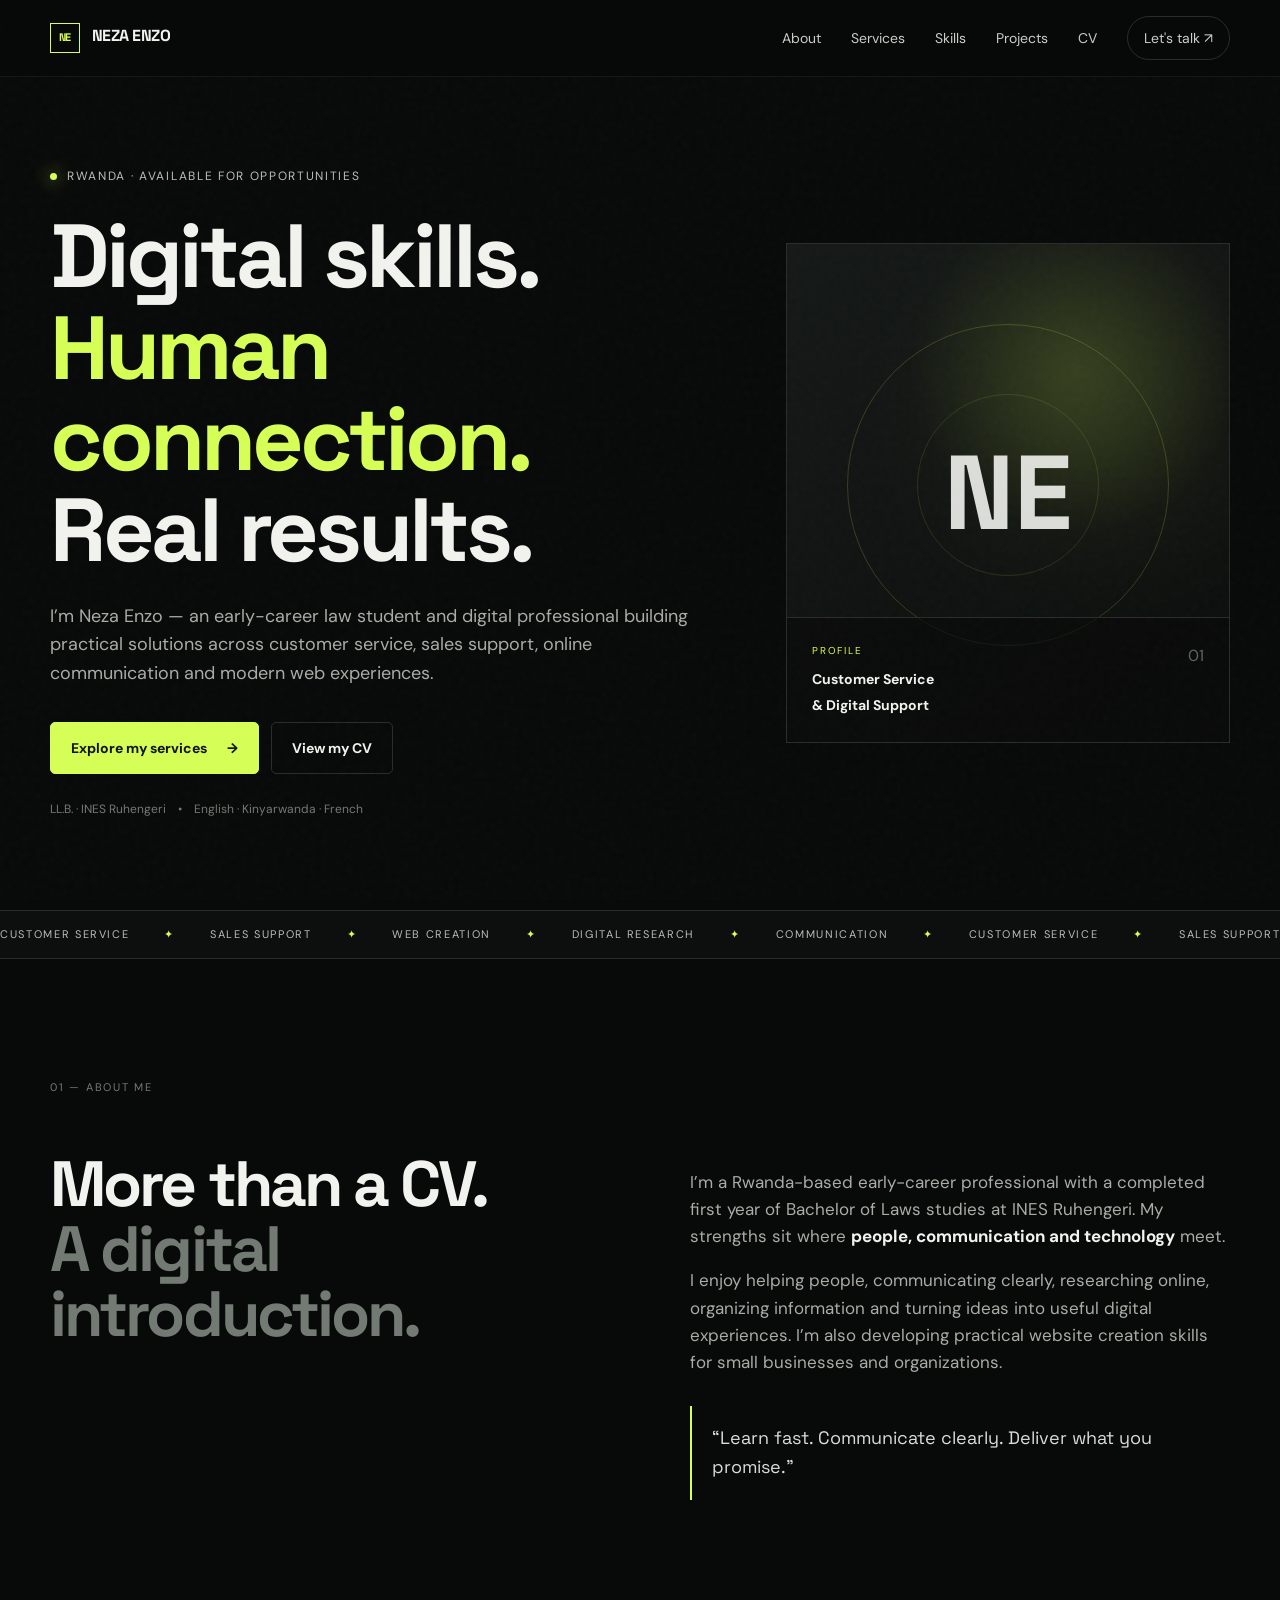
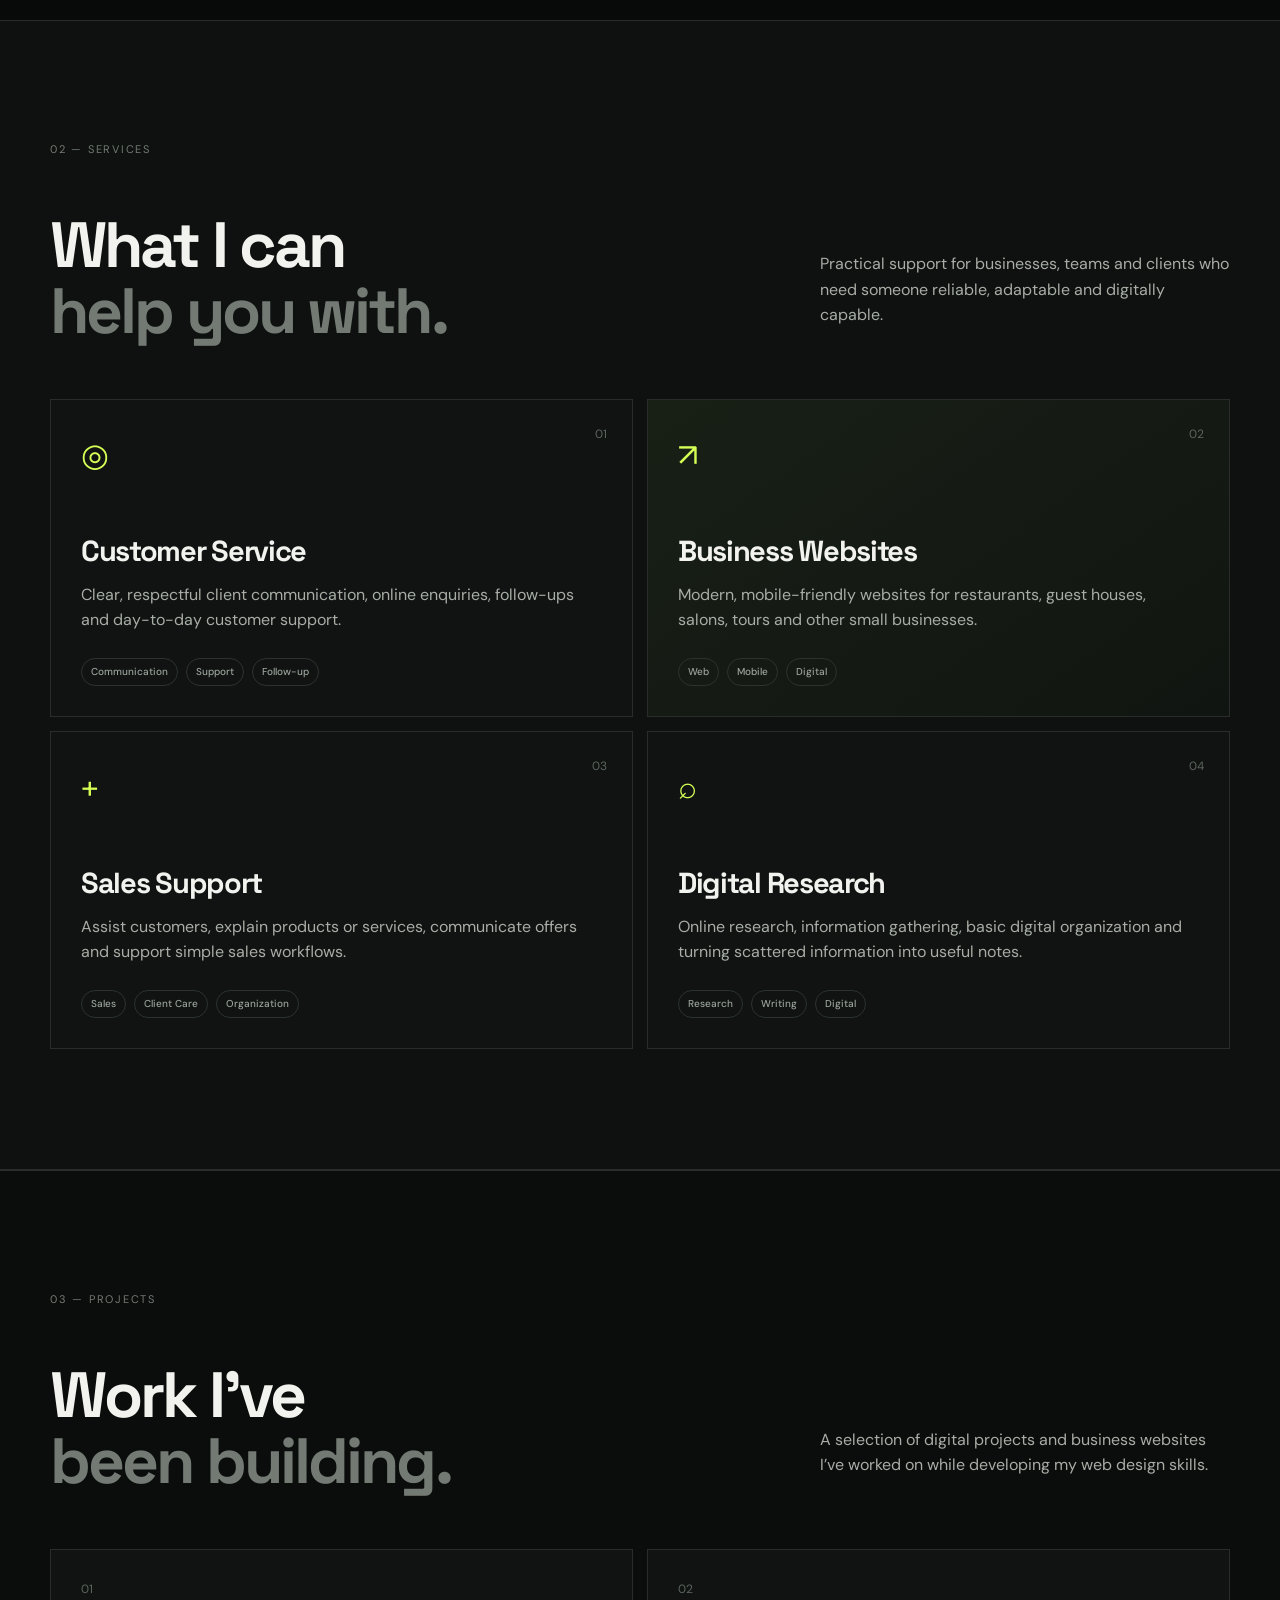
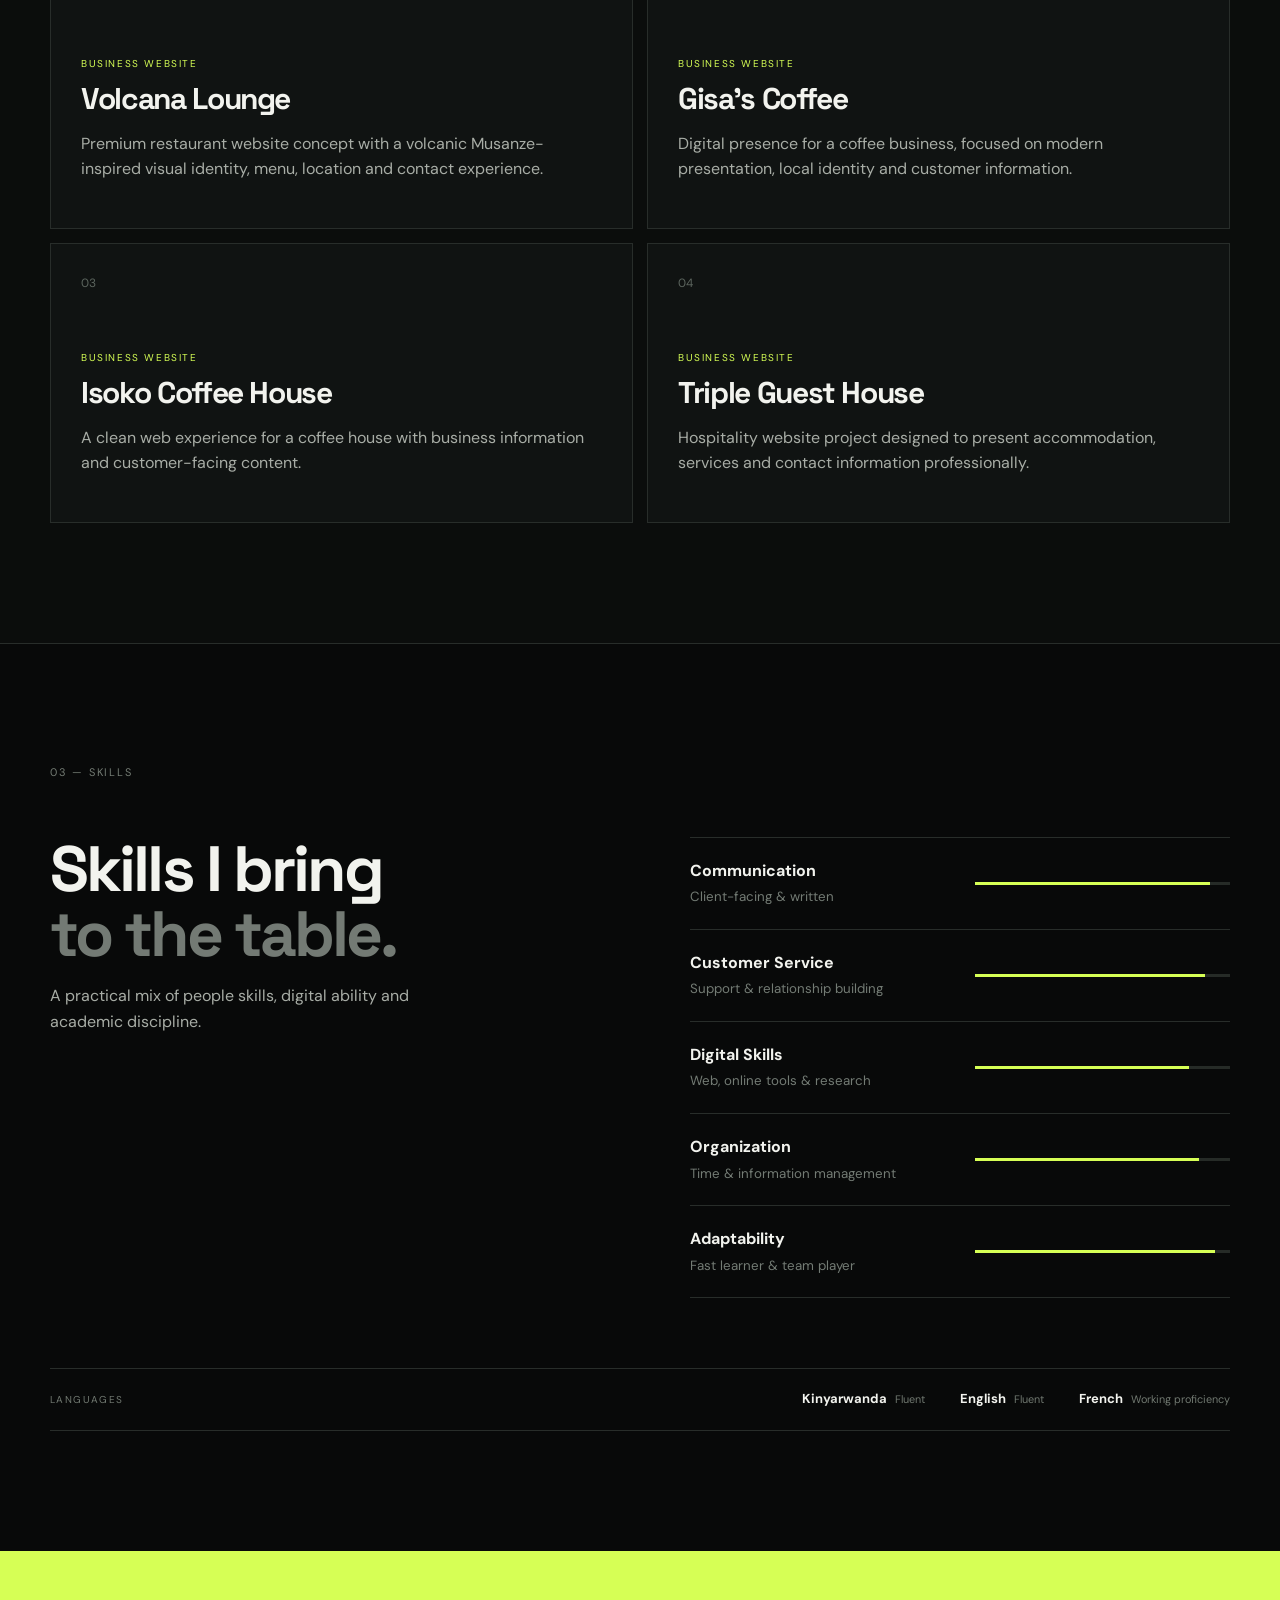
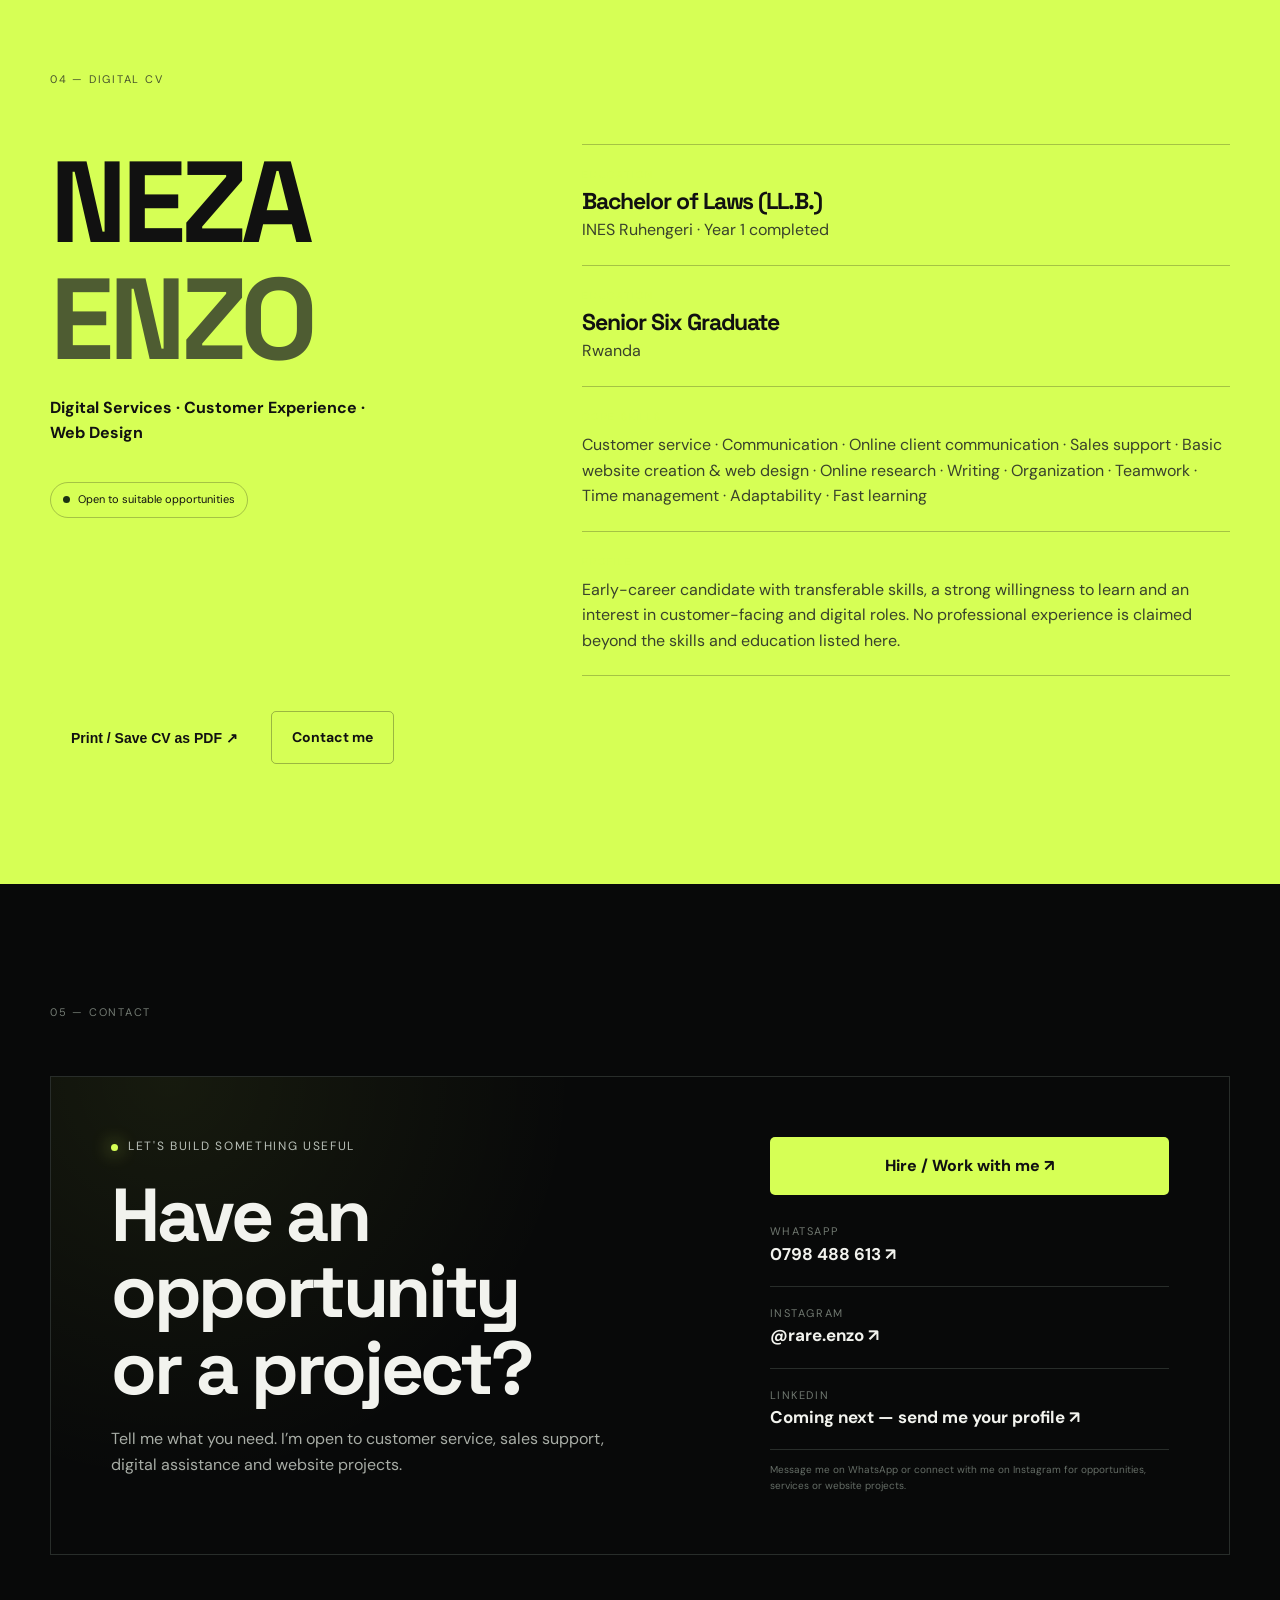
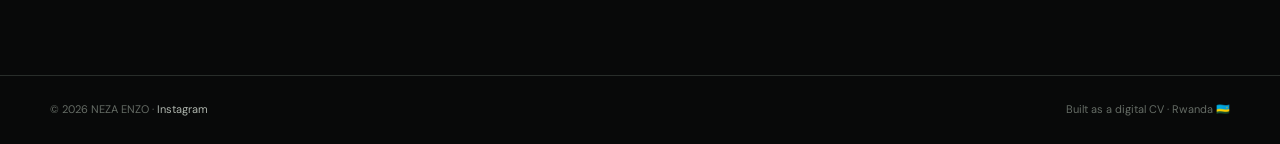
==== commit 45a34b52: "Remove project GitHub links" ====
--- a/index.html
+++ b/index.html
@@ -37,10 +37,10 @@
 <article class="service"><span>04</span><div class="icon">⌕</div><h3>Digital Research</h3><p>Online research, information gathering, basic digital organization and turning scattered information into useful notes.</p><div class="tags"><b>Research</b><b>Writing</b><b>Digital</b></div></article>
 </div></div></section>
 <section id="projects" class="section projects-section"><div class="container"><div class="section-label">03 — PROJECTS</div><div class="services-head"><h2>Work I’ve<br><span>been building.</span></h2><p>A selection of digital projects and business websites I’ve worked on while developing my web design skills.</p></div><div class="project-grid">
-<article class="project-card"><div class="project-number">01</div><div><small>BUSINESS WEBSITE</small><h3>Volcana Lounge</h3><p>Premium restaurant website concept with a volcanic Musanze-inspired visual identity, menu, location and contact experience.</p><a href="https://github.com/nezaneza201/volcana-lounge" target="_blank" rel="noopener">View project ↗</a></div></article>
-<article class="project-card"><div class="project-number">02</div><div><small>BUSINESS WEBSITE</small><h3>Gisa’s Coffee</h3><p>Digital presence for a coffee business, focused on modern presentation, local identity and customer information.</p><a href="https://github.com/nezaneza201/gisas-coffee" target="_blank" rel="noopener">View project ↗</a></div></article>
-<article class="project-card"><div class="project-number">03</div><div><small>BUSINESS WEBSITE</small><h3>Isoko Coffee House</h3><p>A clean web experience for a coffee house with business information and customer-facing content.</p><a href="https://github.com/nezaneza201/isoko-coffee-house" target="_blank" rel="noopener">View project ↗</a></div></article>
-<article class="project-card"><div class="project-number">04</div><div><small>BUSINESS WEBSITE</small><h3>Triple Guest House</h3><p>Hospitality website project designed to present accommodation, services and contact information professionally.</p><a href="https://github.com/nezaneza201/triple-guest-house" target="_blank" rel="noopener">View project ↗</a></div></article>
+<article class="project-card"><div class="project-number">01</div><div><small>BUSINESS WEBSITE</small><h3>Volcana Lounge</h3><p>Premium restaurant website concept with a volcanic Musanze-inspired visual identity, menu, location and contact experience.</p></div></article>
+<article class="project-card"><div class="project-number">02</div><div><small>BUSINESS WEBSITE</small><h3>Gisa’s Coffee</h3><p>Digital presence for a coffee business, focused on modern presentation, local identity and customer information.</p></div></article>
+<article class="project-card"><div class="project-number">03</div><div><small>BUSINESS WEBSITE</small><h3>Isoko Coffee House</h3><p>A clean web experience for a coffee house with business information and customer-facing content.</p></div></article>
+<article class="project-card"><div class="project-number">04</div><div><small>BUSINESS WEBSITE</small><h3>Triple Guest House</h3><p>Hospitality website project designed to present accommodation, services and contact information professionally.</p></div></article>
 </div></div></section>
 <section id="skills" class="section container"><div class="section-label">03 — SKILLS</div><div class="skills-grid"><div><h2>Skills I bring<br><span>to the table.</span></h2><p class="muted">A practical mix of people skills, digital ability and academic discipline.</p></div><div class="skill-list">
 <div class="skill"><div><strong>Communication</strong><small>Client-facing & written</small></div><div class="bar"><i style="width:92%"></i></div></div>
--- a/style.css
+++ b/style.css
@@ -1 +1 @@
-:root{--bg:#080909;--surface:#101212;--surface2:#151817;--text:#f2f3ee;--muted:#a8ada6;--line:#282d2a;--accent:#d6ff55;--max:1180px}*{box-sizing:border-box}html{scroll-behavior:smooth}body{margin:0;background:var(--bg);color:var(--text);font-family:'DM Sans',sans-serif;line-height:1.6}.noise{position:fixed;inset:0;pointer-events:none;opacity:.035;background-image:url("data:image/svg+xml,%3Csvg viewBox='0 0 180 180' xmlns='http://www.w3.org/2000/svg'%3E%3Cfilter id='n'%3E%3CfeTurbulence type='fractalNoise' baseFrequency='.8' numOctaves='4' stitchTiles='stitch'/%3E%3C/filter%3E%3Crect width='100%25' height='100%25' filter='url(%23n)' opacity='.7'/%3E%3C/svg%3E");z-index:10}.container{width:min(calc(100% - 40px),var(--max));margin:auto}.nav-wrap{position:sticky;top:0;z-index:20;background:rgba(8,9,9,.8);backdrop-filter:blur(18px);border-bottom:1px solid rgba(255,255,255,.06)}.nav{height:76px;display:flex;align-items:center;justify-content:space-between}.brand{color:var(--text);text-decoration:none;font-family:'Space Grotesk';font-weight:700;letter-spacing:-.03em}.brand span{display:inline-grid;place-items:center;width:30px;height:30px;margin-right:8px;border:1px solid var(--accent);color:var(--accent);font-size:11px}.nav-links{display:flex;align-items:center;gap:30px}.nav-links a{color:#c9cec8;text-decoration:none;font-size:14px}.nav-links a:hover{color:var(--accent)}.nav-cta{padding:10px 16px;border:1px solid var(--line);border-radius:100px}.menu-btn{display:none;background:none;border:0;color:white;font-size:24px}.hero{min-height:calc(100vh - 76px);display:grid;grid-template-columns:1.2fr .8fr;align-items:center;gap:70px;padding:90px 0}.eyebrow{font-size:12px;text-transform:uppercase;letter-spacing:.14em;color:#b9c0b8;display:flex;gap:10px;align-items:center}.dot{width:7px;height:7px;background:var(--accent);border-radius:50%;box-shadow:0 0 18px var(--accent)}h1,h2,h3{font-family:'Space Grotesk',sans-serif;line-height:1.02;letter-spacing:-.045em}h1{font-size:clamp(52px,7vw,94px);margin:25px 0}.hero h1 em{font-style:normal;color:var(--accent)}.hero-text{font-size:18px;color:var(--muted);max-width:670px}.hero-actions{display:flex;gap:12px;margin-top:34px;flex-wrap:wrap}.btn{display:inline-flex;align-items:center;gap:20px;padding:14px 20px;border-radius:5px;text-decoration:none;font-weight:700;font-size:14px;border:1px solid var(--line);cursor:pointer}.btn.primary{background:var(--accent);color:#111;border-color:var(--accent)}.btn.ghost{color:var(--text);background:transparent}.mini-proof{display:flex;gap:12px;flex-wrap:wrap;margin-top:26px;color:#727a72;font-size:12px}.hero-card{height:500px;position:relative;border:1px solid var(--line);background:radial-gradient(circle at 65% 25%,rgba(214,255,85,.13),transparent 35%),linear-gradient(145deg,#151918,#0b0d0c);overflow:hidden}.hero-card:before{content:'';position:absolute;width:320px;height:320px;border:1px solid rgba(214,255,85,.18);border-radius:50%;top:80px;left:50%;transform:translateX(-50%)}.hero-card:after{content:'';position:absolute;width:180px;height:180px;border:1px solid rgba(214,255,85,.12);border-radius:50%;top:150px;left:50%;transform:translateX(-50%)}.card-glow{position:absolute;width:160px;height:160px;background:var(--accent);filter:blur(80px);opacity:.15;top:80px;left:50%}.monogram{position:absolute;inset:0;display:grid;place-items:center;font-family:'Space Grotesk';font-size:105px;font-weight:700;color:rgba(242,243,238,.9);z-index:2}.hero-card-bottom{position:absolute;bottom:0;left:0;right:0;padding:25px;display:flex;justify-content:space-between;border-top:1px solid var(--line);background:rgba(8,9,9,.65);z-index:3}.hero-card-bottom small,.cv-block small{display:block;color:var(--accent);font-size:10px;letter-spacing:.18em;margin-bottom:7px}.hero-card-bottom strong{font-size:14px}.hero-card-bottom span{color:#5d655e}.ticker{overflow:hidden;border-block:1px solid var(--line);background:#0d0f0e}.ticker-track{width:max-content;display:flex;gap:35px;padding:15px 0;animation:move 24s linear infinite;color:#b9beb8;font-size:11px;letter-spacing:.15em}.ticker i{color:var(--accent);font-style:normal}@keyframes move{to{transform:translateX(-50%)}}.section{padding:120px 0}.section-label{font-size:11px;color:#737b73;letter-spacing:.16em;margin-bottom:55px}.about-grid,.skills-grid{display:grid;grid-template-columns:1fr 1fr;gap:100px}.section h2{font-size:clamp(44px,5vw,70px);margin:0}.section h2 span{color:#737a74}.about-copy{max-width:620px;color:var(--muted);font-size:17px}.about-copy strong{color:var(--text)}.quote{border-left:2px solid var(--accent);padding:18px 20px;margin-top:30px;color:#d9ddd8;font-family:'Space Grotesk';font-size:18px}.dark-section{background:#0e1110;border-block:1px solid var(--line)}.services-head{display:flex;justify-content:space-between;gap:50px;align-items:end;margin-bottom:55px}.services-head p{max-width:410px;color:var(--muted)}.service-grid{display:grid;grid-template-columns:repeat(2,1fr);gap:14px}.service{min-height:310px;border:1px solid var(--line);padding:30px;position:relative;background:#101312;transition:.25s}.service:hover{transform:translateY(-5px);border-color:#4a534b}.service.featured{background:linear-gradient(145deg,#182016,#111511)}.service>span{position:absolute;top:25px;right:25px;color:#5c655e;font-size:12px}.icon{color:var(--accent);font-size:32px;margin-bottom:55px}.service h3{font-size:29px;margin:0 0 12px}.service p{color:var(--muted);max-width:520px}.tags{display:flex;gap:8px;margin-top:25px}.tags b{font-size:10px;font-weight:500;color:#9ba39b;border:1px solid #2c332e;border-radius:100px;padding:5px 9px}.muted{color:var(--muted);max-width:390px}.skill-list{border-top:1px solid var(--line)}.skill{padding:20px 0;border-bottom:1px solid var(--line);display:grid;grid-template-columns:1fr 1fr;gap:30px}.skill strong{display:block}.skill small{color:#737b74}.bar{height:3px;background:#262b27;align-self:center}.bar i{display:block;height:100%;background:var(--accent)}.language-row{margin-top:70px;border-top:1px solid var(--line);border-bottom:1px solid var(--line);padding:20px 0;display:flex;gap:35px;align-items:center;flex-wrap:wrap}.language-row>span{font-size:10px;color:#717971;letter-spacing:.14em;margin-right:auto}.language-row b{font-size:13px}.language-row small{color:#717971;font-weight:400;margin-left:5px}.cv-section{background:var(--accent);color:#111}.cv-section .section-label{color:#48542d}.cv-layout{display:grid;grid-template-columns:.8fr 1.2fr;gap:100px}.cv-intro h2{font-size:clamp(70px,9vw,130px);margin:0}.cv-intro h2 span{color:#4e5c32}.cv-intro p{font-weight:700;max-width:330px}.availability{display:inline-flex;align-items:center;gap:8px;border:1px solid rgba(17,17,17,.25);border-radius:100px;padding:8px 12px;font-size:11px;margin-top:20px}.availability span{width:7px;height:7px;border-radius:50%;background:#1b3211}.cv-details{border-top:1px solid rgba(17,17,17,.25)}.cv-block{padding:22px 0;border-bottom:1px solid rgba(17,17,17,.25)}.cv-block h3{font-size:23px;margin:0 0 4px}.cv-block p{margin:0;max-width:650px;color:#39422c}.cv-actions{margin-top:35px;display:flex;gap:12px}.cv-actions .btn.ghost{border-color:rgba(17,17,17,.3);color:#111}.contact-card{border:1px solid var(--line);padding:60px;display:grid;grid-template-columns:1.2fr .8fr;gap:60px;background:radial-gradient(circle at 10% 0,rgba(214,255,85,.07),transparent 35%)}.contact-card h2{font-size:clamp(48px,6vw,75px);margin:20px 0}.contact-card p{color:var(--muted);max-width:520px}.contact-side{align-self:end}.contact-link{display:block;color:var(--text);text-decoration:none;border-bottom:1px solid var(--line);padding:18px 0}.contact-link span{display:block;color:#707870;font-size:11px;text-transform:uppercase;letter-spacing:.14em}.contact-link strong{font-size:17px}.note{font-size:10px;color:#656d66;margin-top:12px}footer{border-top:1px solid var(--line);padding:25px 0;color:#656c65;font-size:11px}.footer-inner{display:flex;justify-content:space-between;gap:20px}@media(max-width:800px){.container{width:min(calc(100% - 28px),var(--max))}.nav{height:68px}.menu-btn{display:block}.nav-links{display:none;position:absolute;top:68px;left:0;right:0;padding:20px;background:#0b0d0c;border-bottom:1px solid var(--line);flex-direction:column;align-items:flex-start}.nav-links.open{display:flex}.hero{grid-template-columns:1fr;padding:70px 0;gap:45px}.hero-card{height:390px}.hero h1{font-size:54px}.section{padding:85px 0}.about-grid,.skills-grid,.cv-layout,.contact-card{grid-template-columns:1fr;gap:45px}.services-head{display:block}.service-grid{grid-template-columns:1fr}.skill{grid-template-columns:1fr}.language-row>span{width:100%}.contact-card{padding:35px}.footer-inner{flex-direction:column}}@media print{body{background:white;color:black}.nav-wrap,.ticker,.hero-card,.hero-actions,.contact-section,footer,.noise,.cv-actions{display:none!important}.hero{min-height:auto;padding:20px 0}.section{padding:30px 0}.dark-section{background:white;color:black}.cv-section{background:white}.about-grid,.skills-grid,.cv-layout{gap:30px}.cv-section{page-break-before:always}}+:root{--bg:#080909;--surface:#101212;--surface2:#151817;--text:#f2f3ee;--muted:#a8ada6;--line:#282d2a;--accent:#d6ff55;--max:1180px}*{box-sizing:border-box}html{scroll-behavior:smooth}body{margin:0;background:var(--bg);color:var(--text);font-family:'DM Sans',sans-serif;line-height:1.6}.noise{position:fixed;inset:0;pointer-events:none;opacity:.035;background-image:url("data:image/svg+xml,%3Csvg viewBox='0 0 180 180' xmlns='http://www.w3.org/2000/svg'%3E%3Cfilter id='n'%3E%3CfeTurbulence type='fractalNoise' baseFrequency='.8' numOctaves='4' stitchTiles='stitch'/%3E%3C/filter%3E%3Crect width='100%25' height='100%25' filter='url(%23n)' opacity='.7'/%3E%3C/svg%3E");z-index:10}.container{width:min(calc(100% - 40px),var(--max));margin:auto}.nav-wrap{position:sticky;top:0;z-index:20;background:rgba(8,9,9,.8);backdrop-filter:blur(18px);border-bottom:1px solid rgba(255,255,255,.06)}.nav{height:76px;display:flex;align-items:center;justify-content:space-between}.brand{color:var(--text);text-decoration:none;font-family:'Space Grotesk';font-weight:700;letter-spacing:-.03em}.brand span{display:inline-grid;place-items:center;width:30px;height:30px;margin-right:8px;border:1px solid var(--accent);color:var(--accent);font-size:11px}.nav-links{display:flex;align-items:center;gap:30px}.nav-links a{color:#c9cec8;text-decoration:none;font-size:14px}.nav-links a:hover{color:var(--accent)}.nav-cta{padding:10px 16px;border:1px solid var(--line);border-radius:100px}.menu-btn{display:none;background:none;border:0;color:white;font-size:24px}.hero{min-height:calc(100vh - 76px);display:grid;grid-template-columns:1.2fr .8fr;align-items:center;gap:70px;padding:90px 0}.eyebrow{font-size:12px;text-transform:uppercase;letter-spacing:.14em;color:#b9c0b8;display:flex;gap:10px;align-items:center}.dot{width:7px;height:7px;background:var(--accent);border-radius:50%;box-shadow:0 0 18px var(--accent)}h1,h2,h3{font-family:'Space Grotesk',sans-serif;line-height:1.02;letter-spacing:-.045em}h1{font-size:clamp(52px,7vw,94px);margin:25px 0}.hero h1 em{font-style:normal;color:var(--accent)}.hero-text{font-size:18px;color:var(--muted);max-width:670px}.hero-actions{display:flex;gap:12px;margin-top:34px;flex-wrap:wrap}.btn{display:inline-flex;align-items:center;gap:20px;padding:14px 20px;border-radius:5px;text-decoration:none;font-weight:700;font-size:14px;border:1px solid var(--line);cursor:pointer}.btn.primary{background:var(--accent);color:#111;border-color:var(--accent)}.btn.ghost{color:var(--text);background:transparent}.mini-proof{display:flex;gap:12px;flex-wrap:wrap;margin-top:26px;color:#727a72;font-size:12px}.hero-card{height:500px;position:relative;border:1px solid var(--line);background:radial-gradient(circle at 65% 25%,rgba(214,255,85,.13),transparent 35%),linear-gradient(145deg,#151918,#0b0d0c);overflow:hidden}.hero-card:before{content:'';position:absolute;width:320px;height:320px;border:1px solid rgba(214,255,85,.18);border-radius:50%;top:80px;left:50%;transform:translateX(-50%)}.hero-card:after{content:'';position:absolute;width:180px;height:180px;border:1px solid rgba(214,255,85,.12);border-radius:50%;top:150px;left:50%;transform:translateX(-50%)}.card-glow{position:absolute;width:160px;height:160px;background:var(--accent);filter:blur(80px);opacity:.15;top:80px;left:50%}.monogram{position:absolute;inset:0;display:grid;place-items:center;font-family:'Space Grotesk';font-size:105px;font-weight:700;color:rgba(242,243,238,.9);z-index:2}.hero-card-bottom{position:absolute;bottom:0;left:0;right:0;padding:25px;display:flex;justify-content:space-between;border-top:1px solid var(--line);background:rgba(8,9,9,.65);z-index:3}.hero-card-bottom small,.cv-block small{display:block;color:var(--accent);font-size:10px;letter-spacing:.18em;margin-bottom:7px}.hero-card-bottom strong{font-size:14px}.hero-card-bottom span{color:#5d655e}.ticker{overflow:hidden;border-block:1px solid var(--line);background:#0d0f0e}.ticker-track{width:max-content;display:flex;gap:35px;padding:15px 0;animation:move 24s linear infinite;color:#b9beb8;font-size:11px;letter-spacing:.15em}.ticker i{color:var(--accent);font-style:normal}@keyframes move{to{transform:translateX(-50%)}}.section{padding:120px 0}.section-label{font-size:11px;color:#737b73;letter-spacing:.16em;margin-bottom:55px}.about-grid,.skills-grid{display:grid;grid-template-columns:1fr 1fr;gap:100px}.section h2{font-size:clamp(44px,5vw,70px);margin:0}.section h2 span{color:#737a74}.about-copy{max-width:620px;color:var(--muted);font-size:17px}.about-copy strong{color:var(--text)}.quote{border-left:2px solid var(--accent);padding:18px 20px;margin-top:30px;color:#d9ddd8;font-family:'Space Grotesk';font-size:18px}.dark-section{background:#0e1110;border-block:1px solid var(--line)}.services-head{display:flex;justify-content:space-between;gap:50px;align-items:end;margin-bottom:55px}.services-head p{max-width:410px;color:var(--muted)}.service-grid{display:grid;grid-template-columns:repeat(2,1fr);gap:14px}.service{min-height:310px;border:1px solid var(--line);padding:30px;position:relative;background:#101312;transition:.25s}.service:hover{transform:translateY(-5px);border-color:#4a534b}.service.featured{background:linear-gradient(145deg,#182016,#111511)}.service>span{position:absolute;top:25px;right:25px;color:#5c655e;font-size:12px}.icon{color:var(--accent);font-size:32px;margin-bottom:55px}.service h3{font-size:29px;margin:0 0 12px}.service p{color:var(--muted);max-width:520px}.tags{display:flex;gap:8px;margin-top:25px}.tags b{font-size:10px;font-weight:500;color:#9ba39b;border:1px solid #2c332e;border-radius:100px;padding:5px 9px}.muted{color:var(--muted);max-width:390px}.skill-list{border-top:1px solid var(--line)}.skill{padding:20px 0;border-bottom:1px solid var(--line);display:grid;grid-template-columns:1fr 1fr;gap:30px}.skill strong{display:block}.skill small{color:#737b74}.bar{height:3px;background:#262b27;align-self:center}.bar i{display:block;height:100%;background:var(--accent)}.language-row{margin-top:70px;border-top:1px solid var(--line);border-bottom:1px solid var(--line);padding:20px 0;display:flex;gap:35px;align-items:center;flex-wrap:wrap}.language-row>span{font-size:10px;color:#717971;letter-spacing:.14em;margin-right:auto}.language-row b{font-size:13px}.language-row small{color:#717971;font-weight:400;margin-left:5px}.cv-section{background:var(--accent);color:#111}.cv-section .section-label{color:#48542d}.cv-layout{display:grid;grid-template-columns:.8fr 1.2fr;gap:100px}.cv-intro h2{font-size:clamp(70px,9vw,130px);margin:0}.cv-intro h2 span{color:#4e5c32}.cv-intro p{font-weight:700;max-width:330px}.availability{display:inline-flex;align-items:center;gap:8px;border:1px solid rgba(17,17,17,.25);border-radius:100px;padding:8px 12px;font-size:11px;margin-top:20px}.availability span{width:7px;height:7px;border-radius:50%;background:#1b3211}.cv-details{border-top:1px solid rgba(17,17,17,.25)}.cv-block{padding:22px 0;border-bottom:1px solid rgba(17,17,17,.25)}.cv-block h3{font-size:23px;margin:0 0 4px}.cv-block p{margin:0;max-width:650px;color:#39422c}.cv-actions{margin-top:35px;display:flex;gap:12px}.cv-actions .btn.ghost{border-color:rgba(17,17,17,.3);color:#111}.contact-card{border:1px solid var(--line);padding:60px;display:grid;grid-template-columns:1.2fr .8fr;gap:60px;background:radial-gradient(circle at 10% 0,rgba(214,255,85,.07),transparent 35%)}.contact-card h2{font-size:clamp(48px,6vw,75px);margin:20px 0}.contact-card p{color:var(--muted);max-width:520px}.contact-side{align-self:end}.contact-link{display:block;color:var(--text);text-decoration:none;border-bottom:1px solid var(--line);padding:18px 0}.contact-link span{display:block;color:#707870;font-size:11px;text-transform:uppercase;letter-spacing:.14em}.contact-link strong{font-size:17px}.note{font-size:10px;color:#656d66;margin-top:12px}footer{border-top:1px solid var(--line);padding:25px 0;color:#656c65;font-size:11px}.footer-inner{display:flex;justify-content:space-between;gap:20px}@media(max-width:800px){.container{width:min(calc(100% - 28px),var(--max))}.nav{height:68px}.menu-btn{display:block}.nav-links{display:none;position:absolute;top:68px;left:0;right:0;padding:20px;background:#0b0d0c;border-bottom:1px solid var(--line);flex-direction:column;align-items:flex-start}.nav-links.open{display:flex}.hero{grid-template-columns:1fr;padding:70px 0;gap:45px}.hero-card{height:390px}.hero h1{font-size:54px}.section{padding:85px 0}.about-grid,.skills-grid,.cv-layout,.contact-card{grid-template-columns:1fr;gap:45px}.services-head{display:block}.service-grid{grid-template-columns:1fr}.skill{grid-template-columns:1fr}.language-row>span{width:100%}.contact-card{padding:35px}.footer-inner{flex-direction:column}}@media print{body{background:white;color:black}.nav-wrap,.ticker,.hero-card,.hero-actions,.contact-section,footer,.noise,.cv-actions{display:none!important}.hero{min-height:auto;padding:20px 0}.section{padding:30px 0}.dark-section{background:white;color:black}.cv-section{background:white}.about-grid,.skills-grid,.cv-layout{gap:30px}.cv-section{page-break-before:always}}.projects-section{background:#0b0d0c;border-block:1px solid var(--line)}.project-grid{display:grid;grid-template-columns:repeat(2,1fr);gap:14px}.project-card{min-height:280px;border:1px solid var(--line);padding:30px;background:#101312;display:flex;flex-direction:column;justify-content:space-between;transition:.25s}.project-card:hover{transform:translateY(-5px);border-color:#4a534b}.project-number{color:#5c655e;font-size:12px;margin-bottom:40px}.project-card small{color:var(--accent);font-size:10px;letter-spacing:.16em}.project-card h3{font-size:30px;margin:10px 0}.project-card p{color:var(--muted);max-width:560px}.project-card a{display:inline-block;margin-top:12px;color:var(--accent);text-decoration:none;font-weight:700;font-size:13px}.hire-btn{display:block;text-align:center;padding:16px 18px;margin-bottom:10px;background:var(--accent);color:#111;text-decoration:none;font-weight:800;border-radius:5px}.contact-link.linkedin{cursor:default}.footer-inner a{color:#aeb5ad;text-decoration:none}.footer-inner a:hover{color:var(--accent)}@media(max-width:800px){.project-grid{grid-template-columns:1fr}}
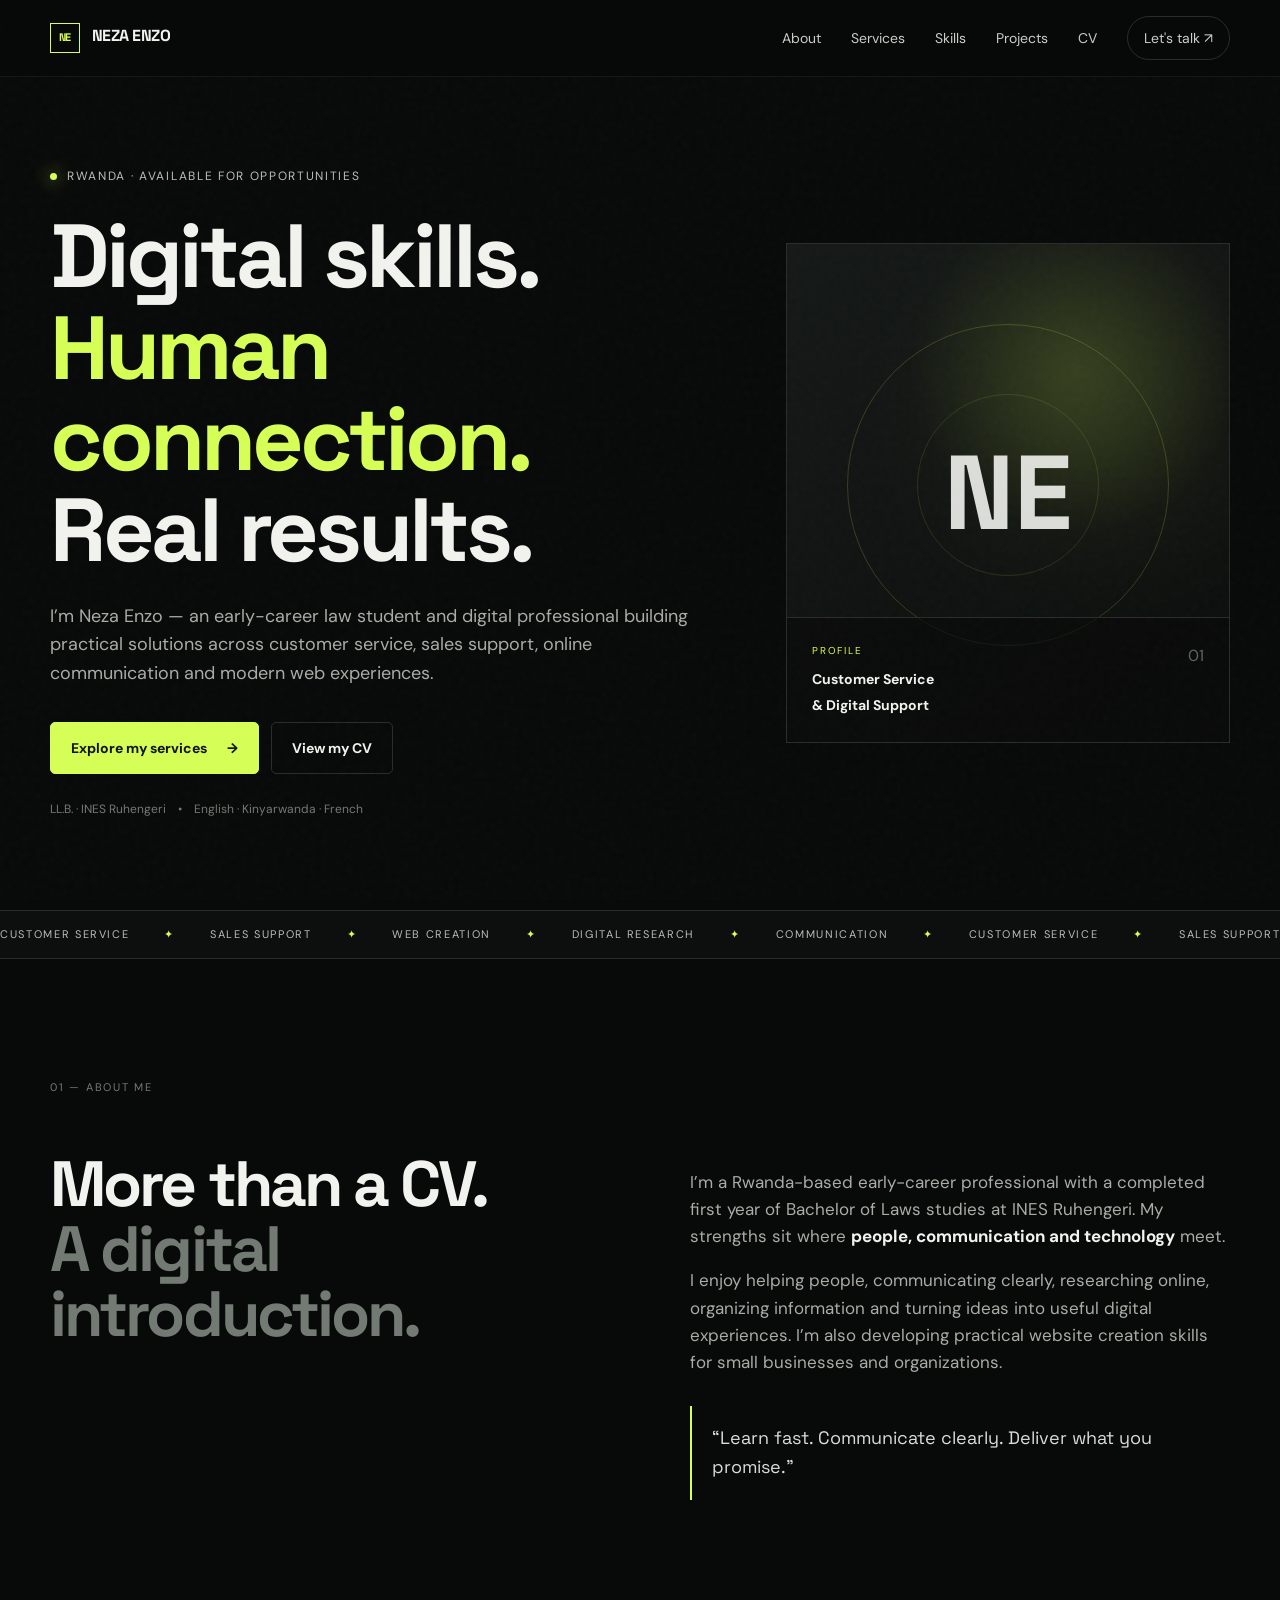
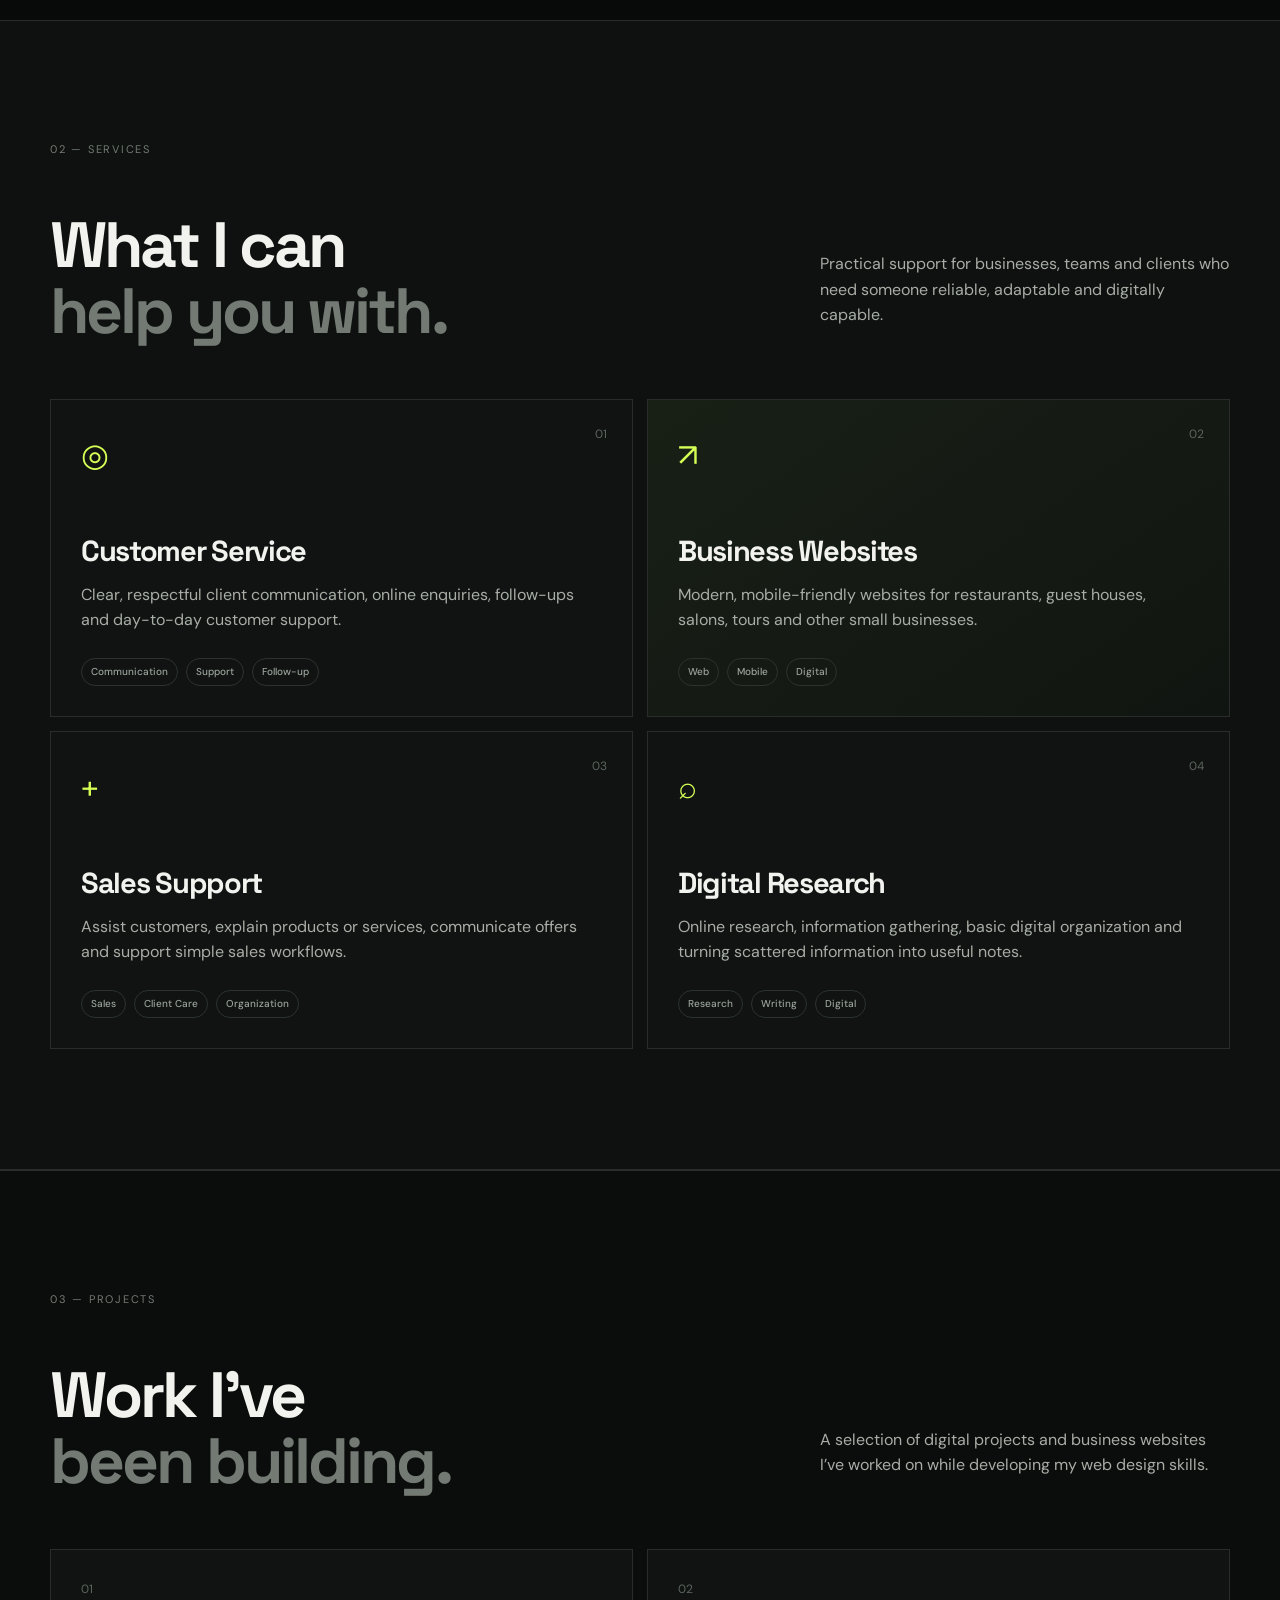
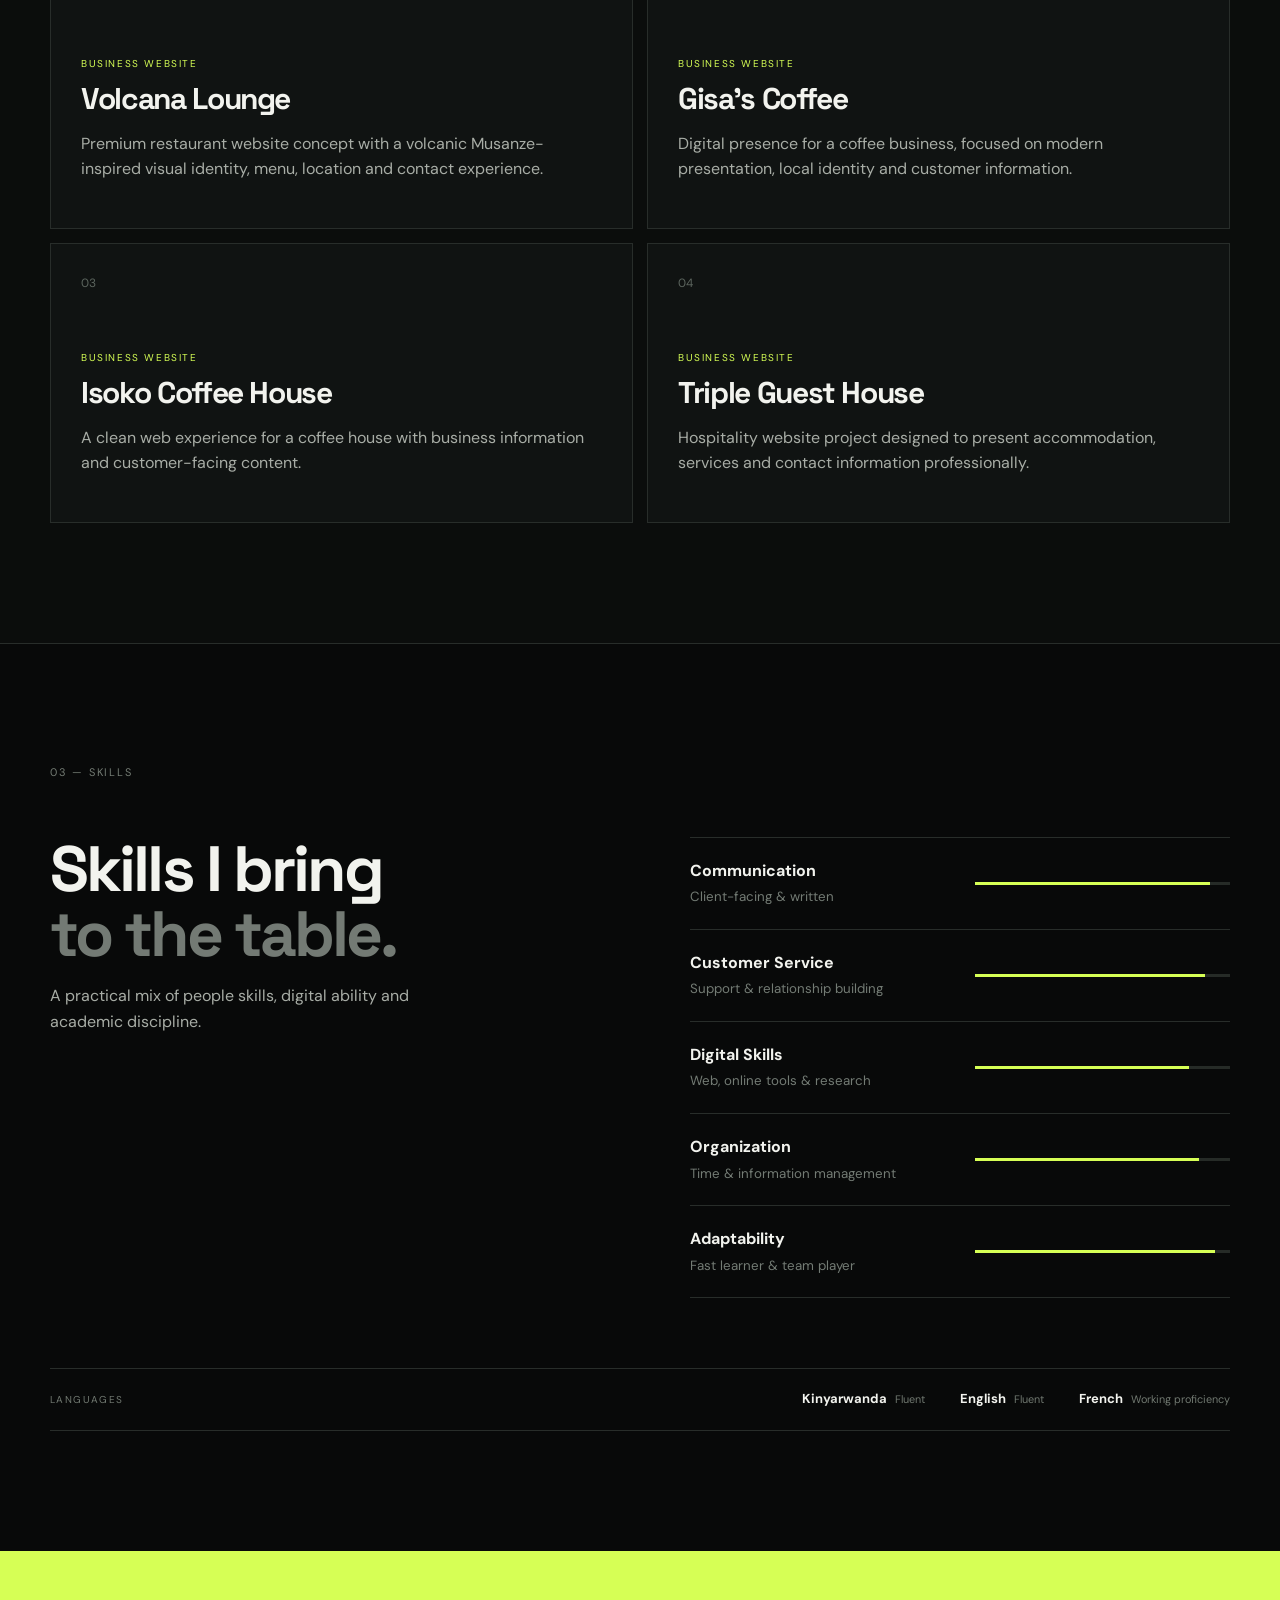
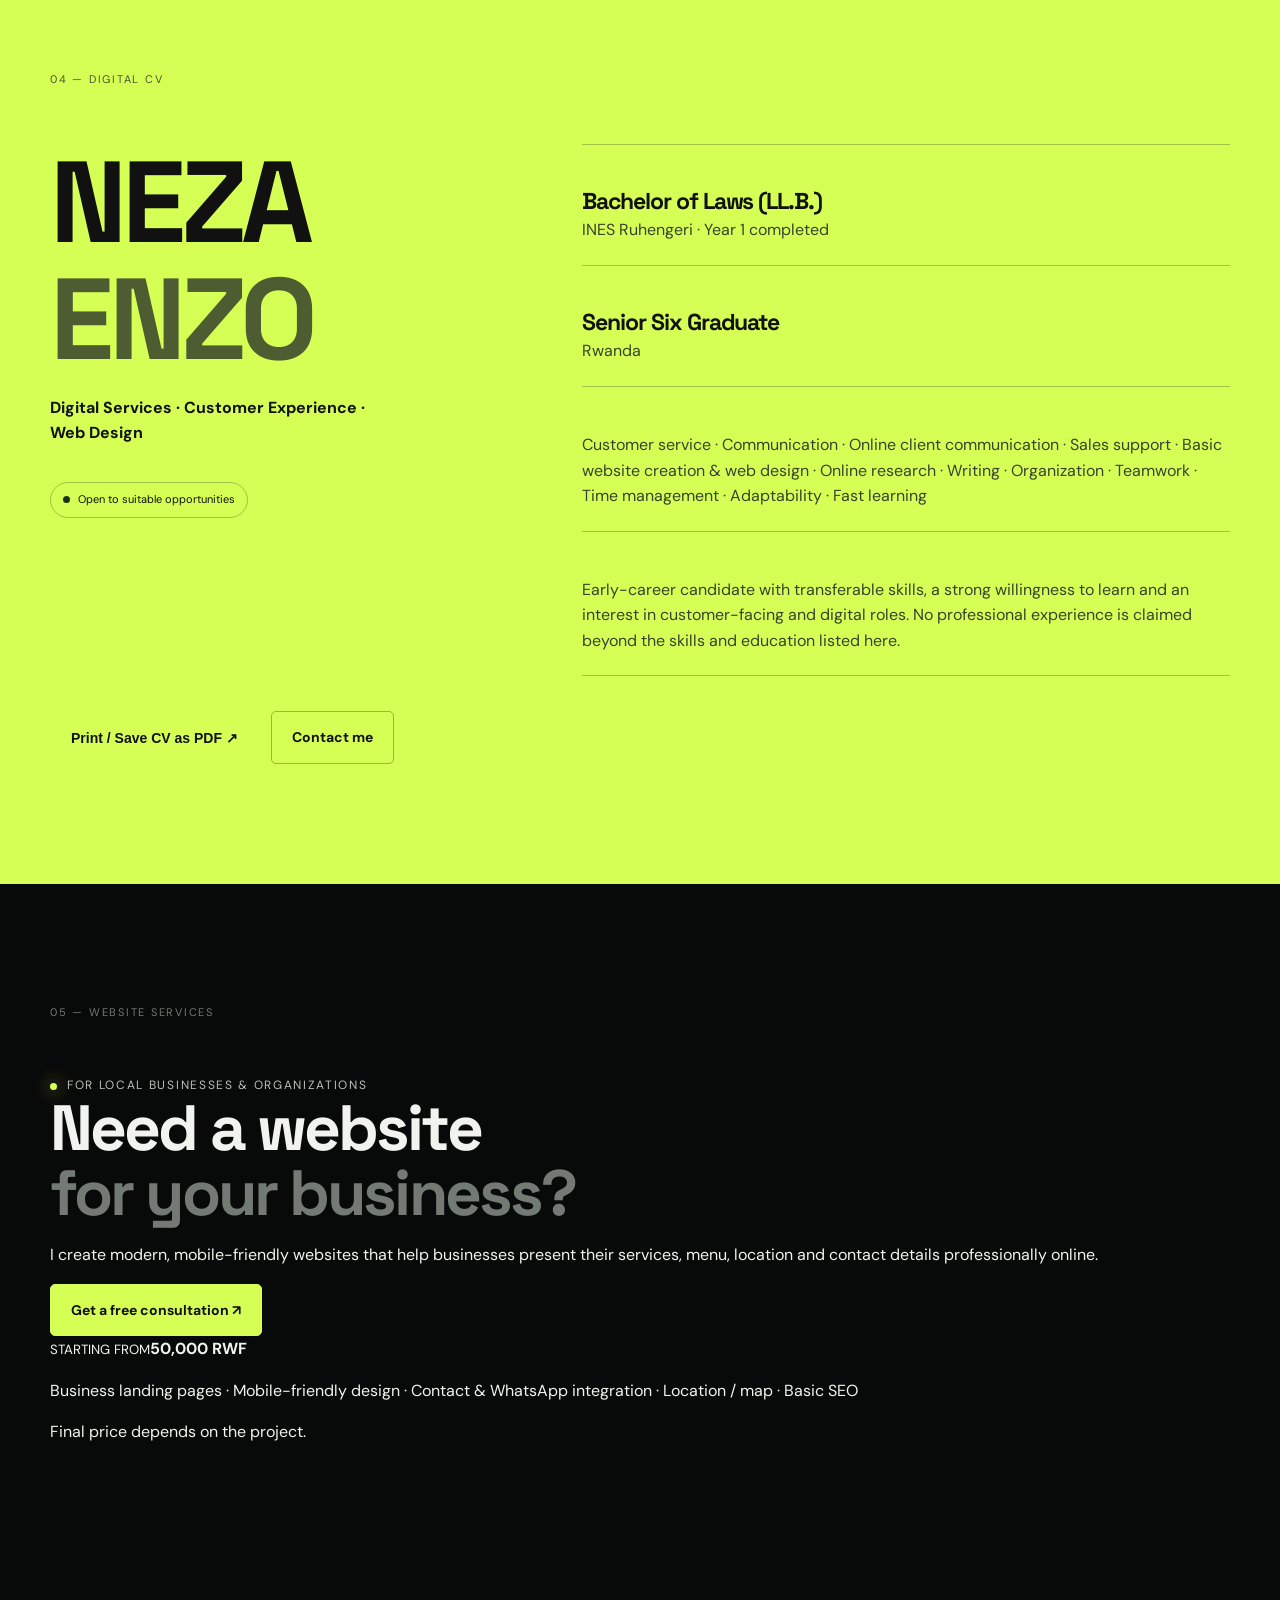
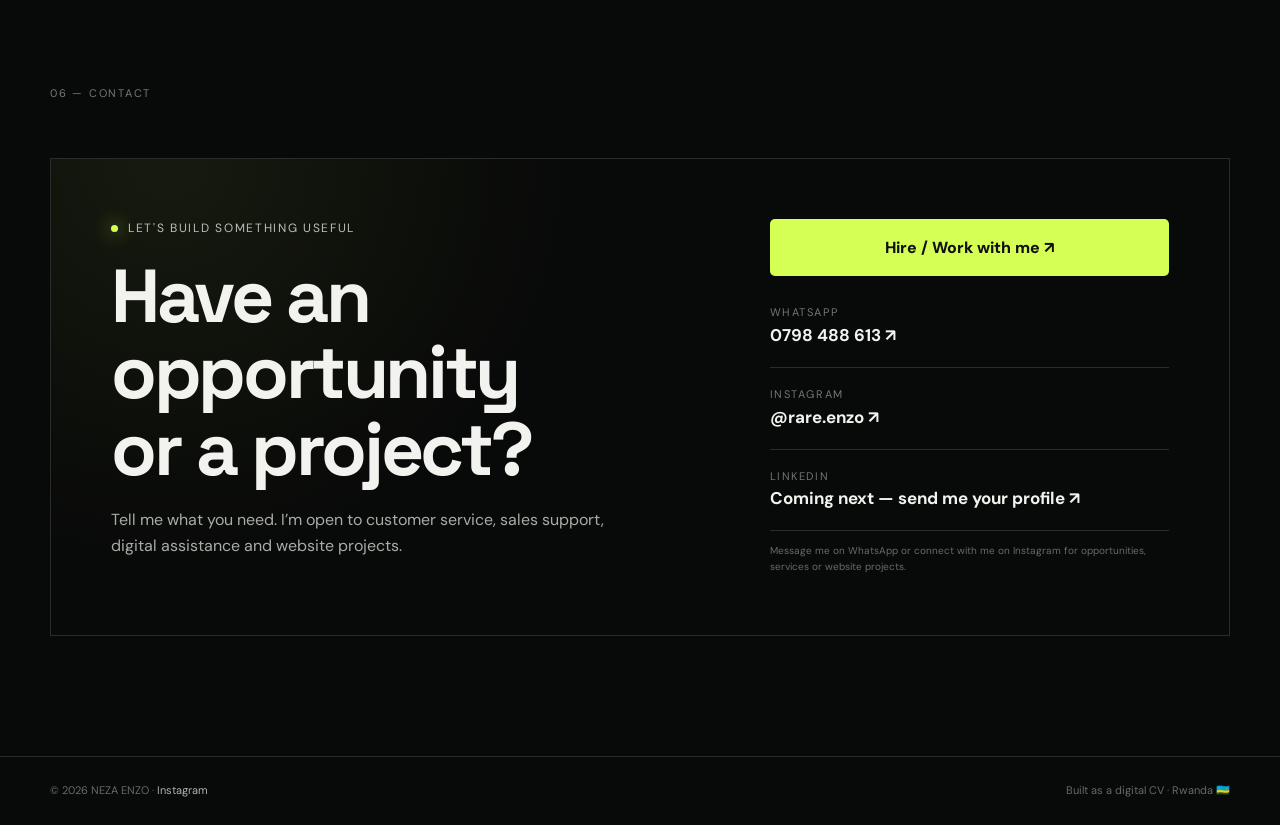
==== commit 9c4e125a: "Add website services and pricing section" ====
--- a/index.html
+++ b/index.html
@@ -55,7 +55,7 @@
 <div class="cv-block"><small>CORE SKILLS</small><p>Customer service · Communication · Online client communication · Sales support · Basic website creation & web design · Online research · Writing · Organization · Teamwork · Time management · Adaptability · Fast learning</p></div>
 <div class="cv-block"><small>PROFILE</small><p>Early-career candidate with transferable skills, a strong willingness to learn and an interest in customer-facing and digital roles. No professional experience is claimed beyond the skills and education listed here.</p></div>
 </div></div><div class="cv-actions"><button class="btn primary" onclick="window.print()">Print / Save CV as PDF ↗</button><a class="btn ghost" href="#contact">Contact me</a></div></div></section>
-<section id="contact" class="section contact-section container"><div class="section-label">05 — CONTACT</div><div class="contact-card"><div><div class="eyebrow"><span class="dot"></span> Let's build something useful</div><h2>Have an opportunity<br>or a project?</h2><p>Tell me what you need. I’m open to customer service, sales support, digital assistance and website projects.</p></div><div class="contact-side"><a class="hire-btn" href="https://wa.me/250798488613?text=Hello%20Enzo%2C%20I%20saw%20your%20portfolio%20and%20I%27d%20like%20to%20discuss%20an%20opportunity%20or%20project." target="_blank" rel="noopener">Hire / Work with me ↗</a><a class="contact-link whatsapp" href="https://wa.me/250798488613" target="_blank" rel="noopener"><span>WhatsApp</span><strong>0798 488 613 ↗</strong></a><a class="contact-link instagram" href="https://www.instagram.com/rare.enzo?stkn=MXIwdGhsa2UzcjJ0ag==" target="_blank" rel="noopener"><span>Instagram</span><strong>@rare.enzo ↗</strong></a><div class="contact-link linkedin"><span>LinkedIn</span><strong>Coming next — send me your profile ↗</strong></div><div class="note">Message me on WhatsApp or connect with me on Instagram for opportunities, services or website projects.</div></div></div></section>
+<section id="hire" class="section hire-section"><div class="container"><div class="section-label">05 — WEBSITE SERVICES</div><div class="hire-layout"><div><div class="eyebrow"><span class="dot"></span> For local businesses & organizations</div><h2>Need a website<br><span>for your business?</span></h2><p class="hire-lead">I create modern, mobile-friendly websites that help businesses present their services, menu, location and contact details professionally online.</p><a class="btn primary" href="https://wa.me/250798488613?text=Hello%20Enzo%2C%20I%27m%20interested%20in%20a%20website%20for%20my%20business." target="_blank" rel="noopener">Get a free consultation ↗</a></div><div class="price-card"><small>STARTING FROM</small><strong>50,000 RWF</strong><p>Business landing pages · Mobile-friendly design · Contact & WhatsApp integration · Location / map · Basic SEO</p><span>Final price depends on the project.</span></div></div></div></section><section id="contact" class="section contact-section container"><div class="section-label">06 — CONTACT</div><div class="contact-card"><div><div class="eyebrow"><span class="dot"></span> Let's build something useful</div><h2>Have an opportunity<br>or a project?</h2><p>Tell me what you need. I’m open to customer service, sales support, digital assistance and website projects.</p></div><div class="contact-side"><a class="hire-btn" href="https://wa.me/250798488613?text=Hello%20Enzo%2C%20I%20saw%20your%20portfolio%20and%20I%27d%20like%20to%20discuss%20an%20opportunity%20or%20project." target="_blank" rel="noopener">Hire / Work with me ↗</a><a class="contact-link whatsapp" href="https://wa.me/250798488613" target="_blank" rel="noopener"><span>WhatsApp</span><strong>0798 488 613 ↗</strong></a><a class="contact-link instagram" href="https://www.instagram.com/rare.enzo?stkn=MXIwdGhsa2UzcjJ0ag==" target="_blank" rel="noopener"><span>Instagram</span><strong>@rare.enzo ↗</strong></a><div class="contact-link linkedin"><span>LinkedIn</span><strong>Coming next — send me your profile ↗</strong></div><div class="note">Message me on WhatsApp or connect with me on Instagram for opportunities, services or website projects.</div></div></div></section>
 </main>
 <footer><div class="container footer-inner"><span>© 2026 NEZA ENZO · <a href="https://www.instagram.com/rare.enzo?stkn=MXIwdGhsa2UzcjJ0ag==" target="_blank" rel="noopener">Instagram</a></span><span>Built as a digital CV · Rwanda 🇷🇼</span></div></footer>
 <script src="script.js"></script>
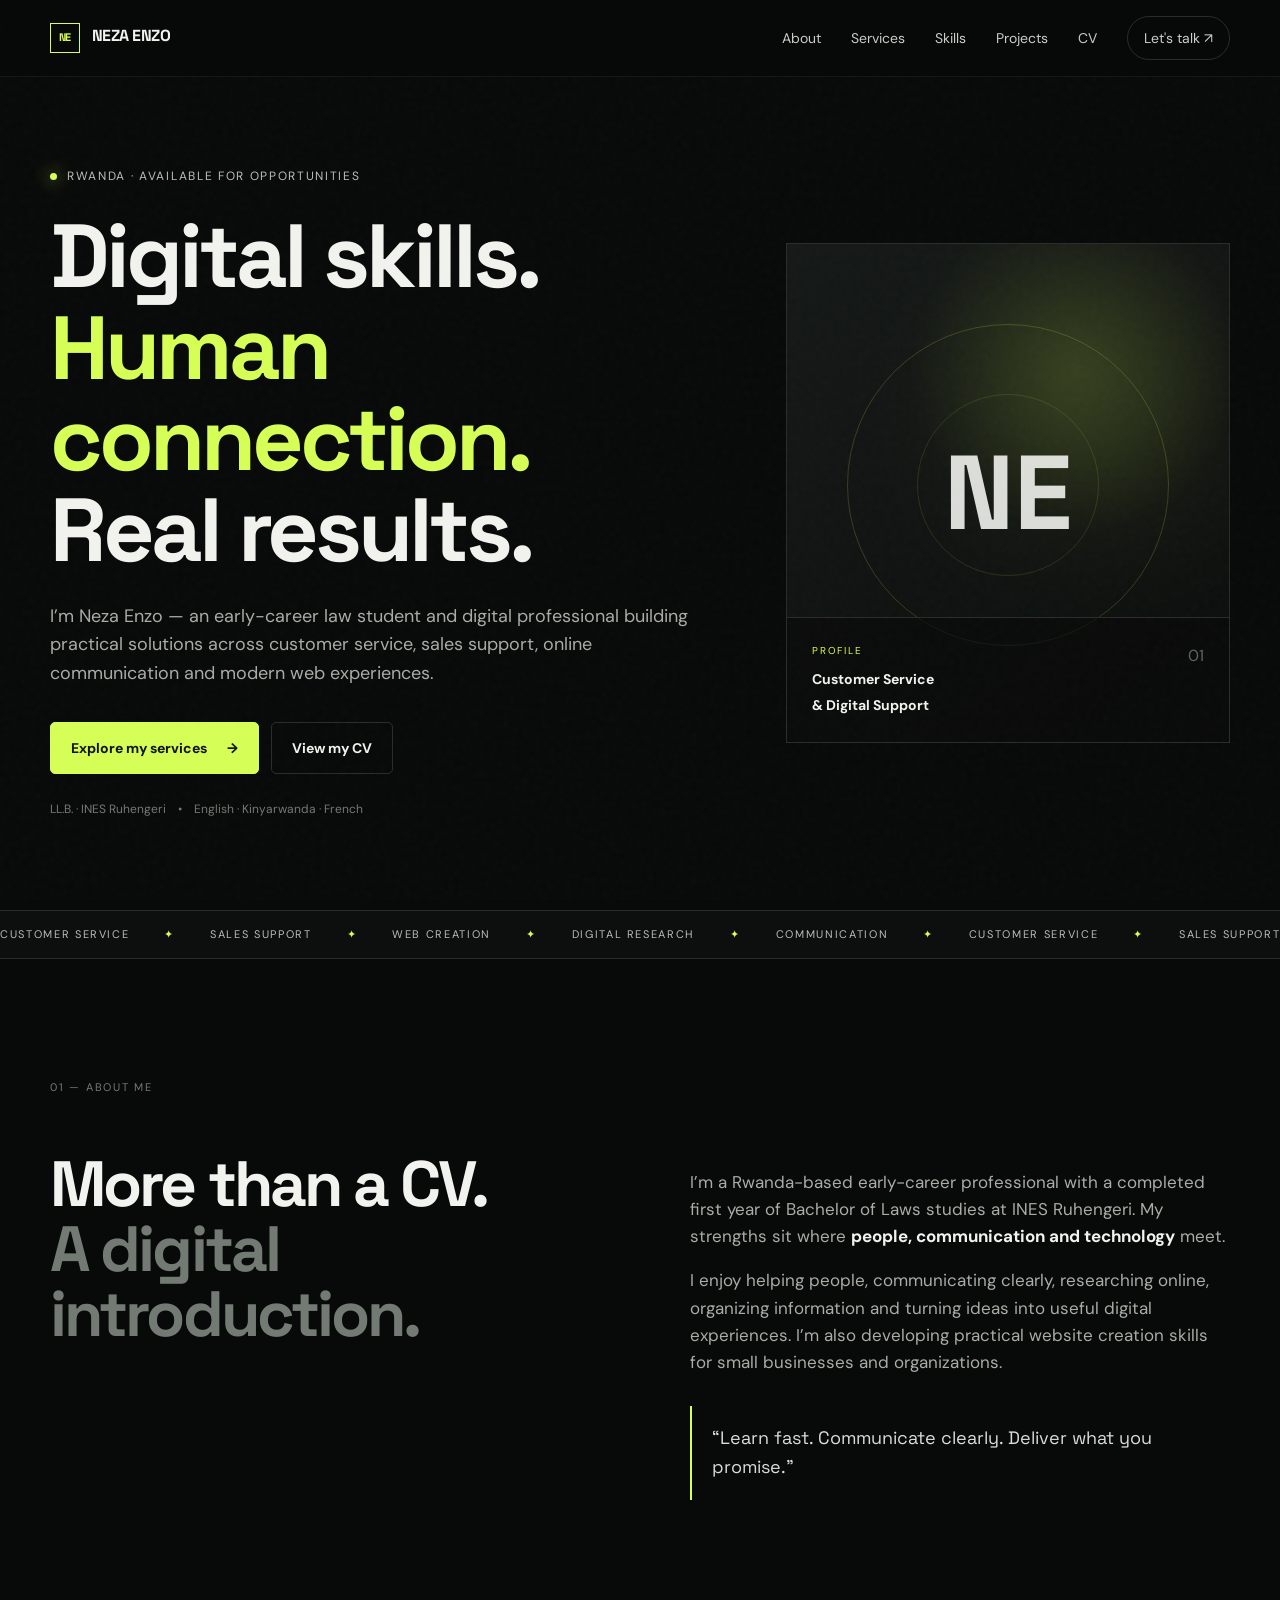
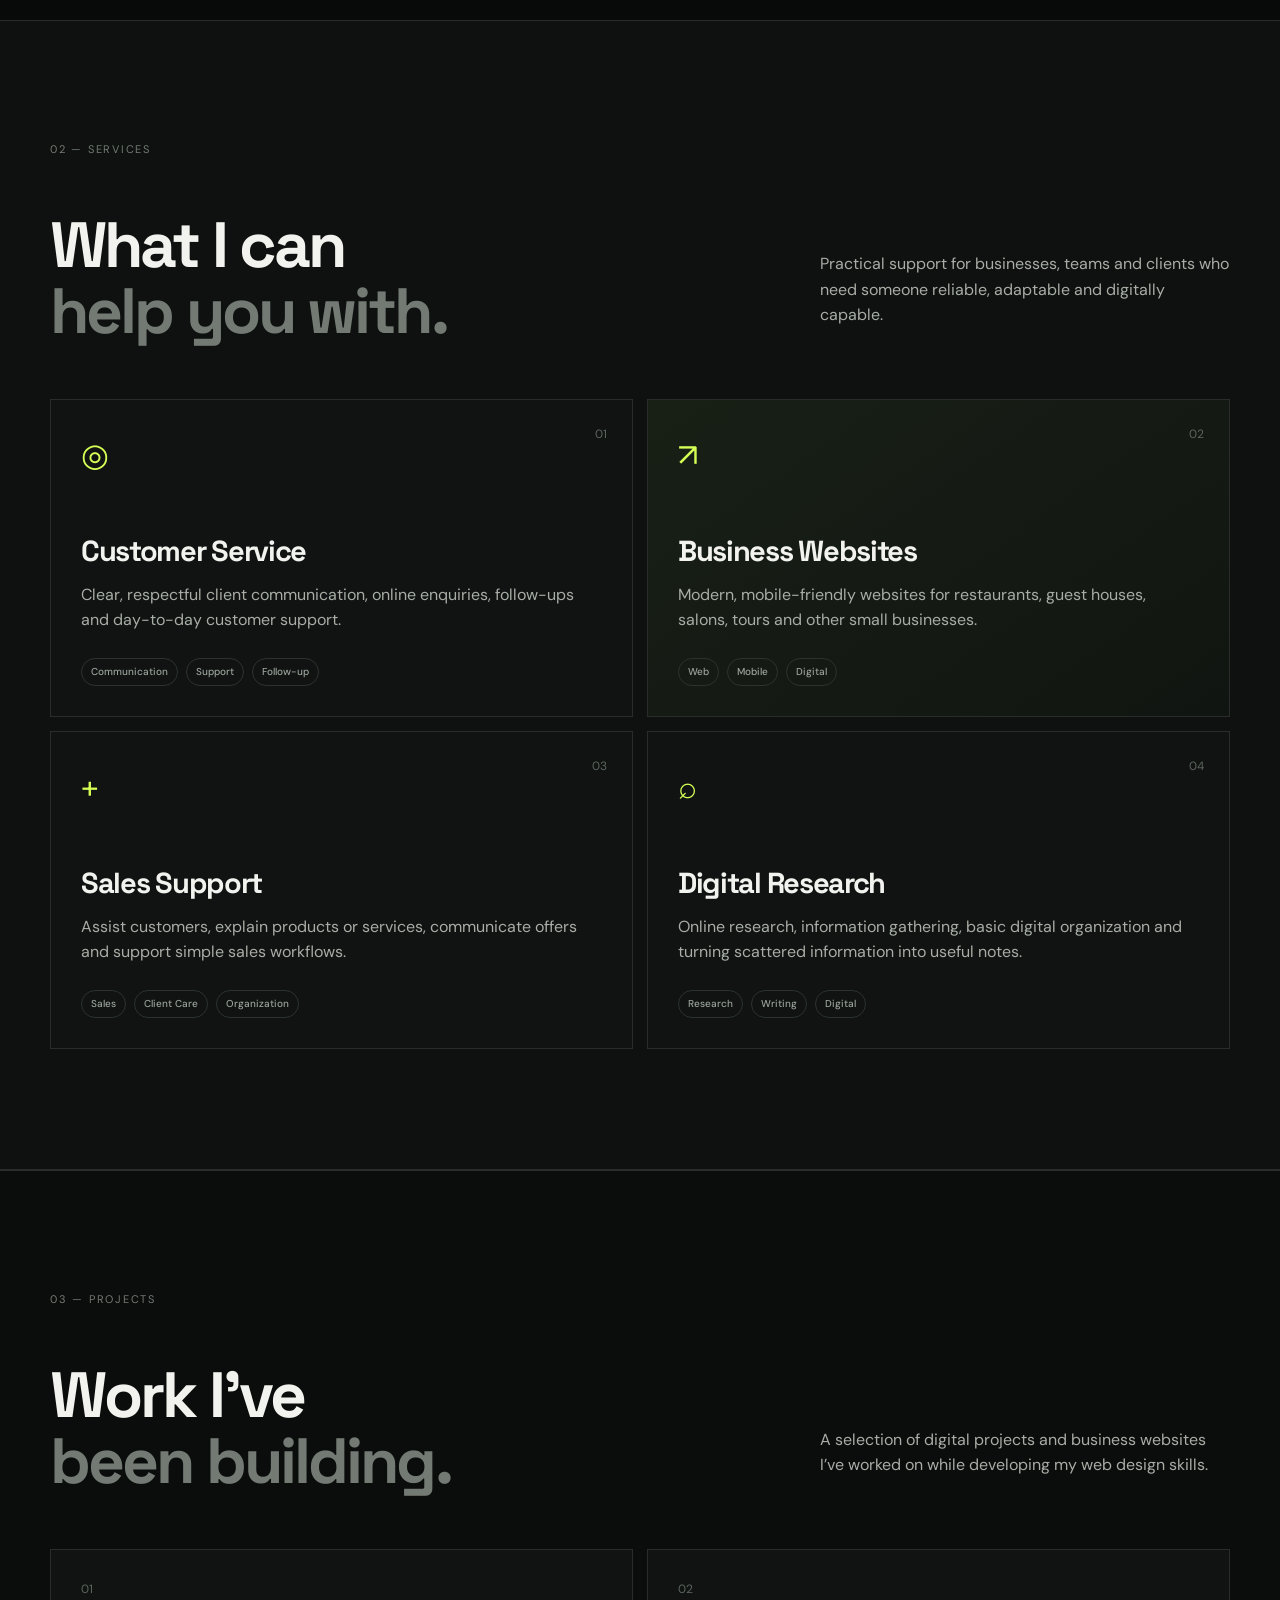
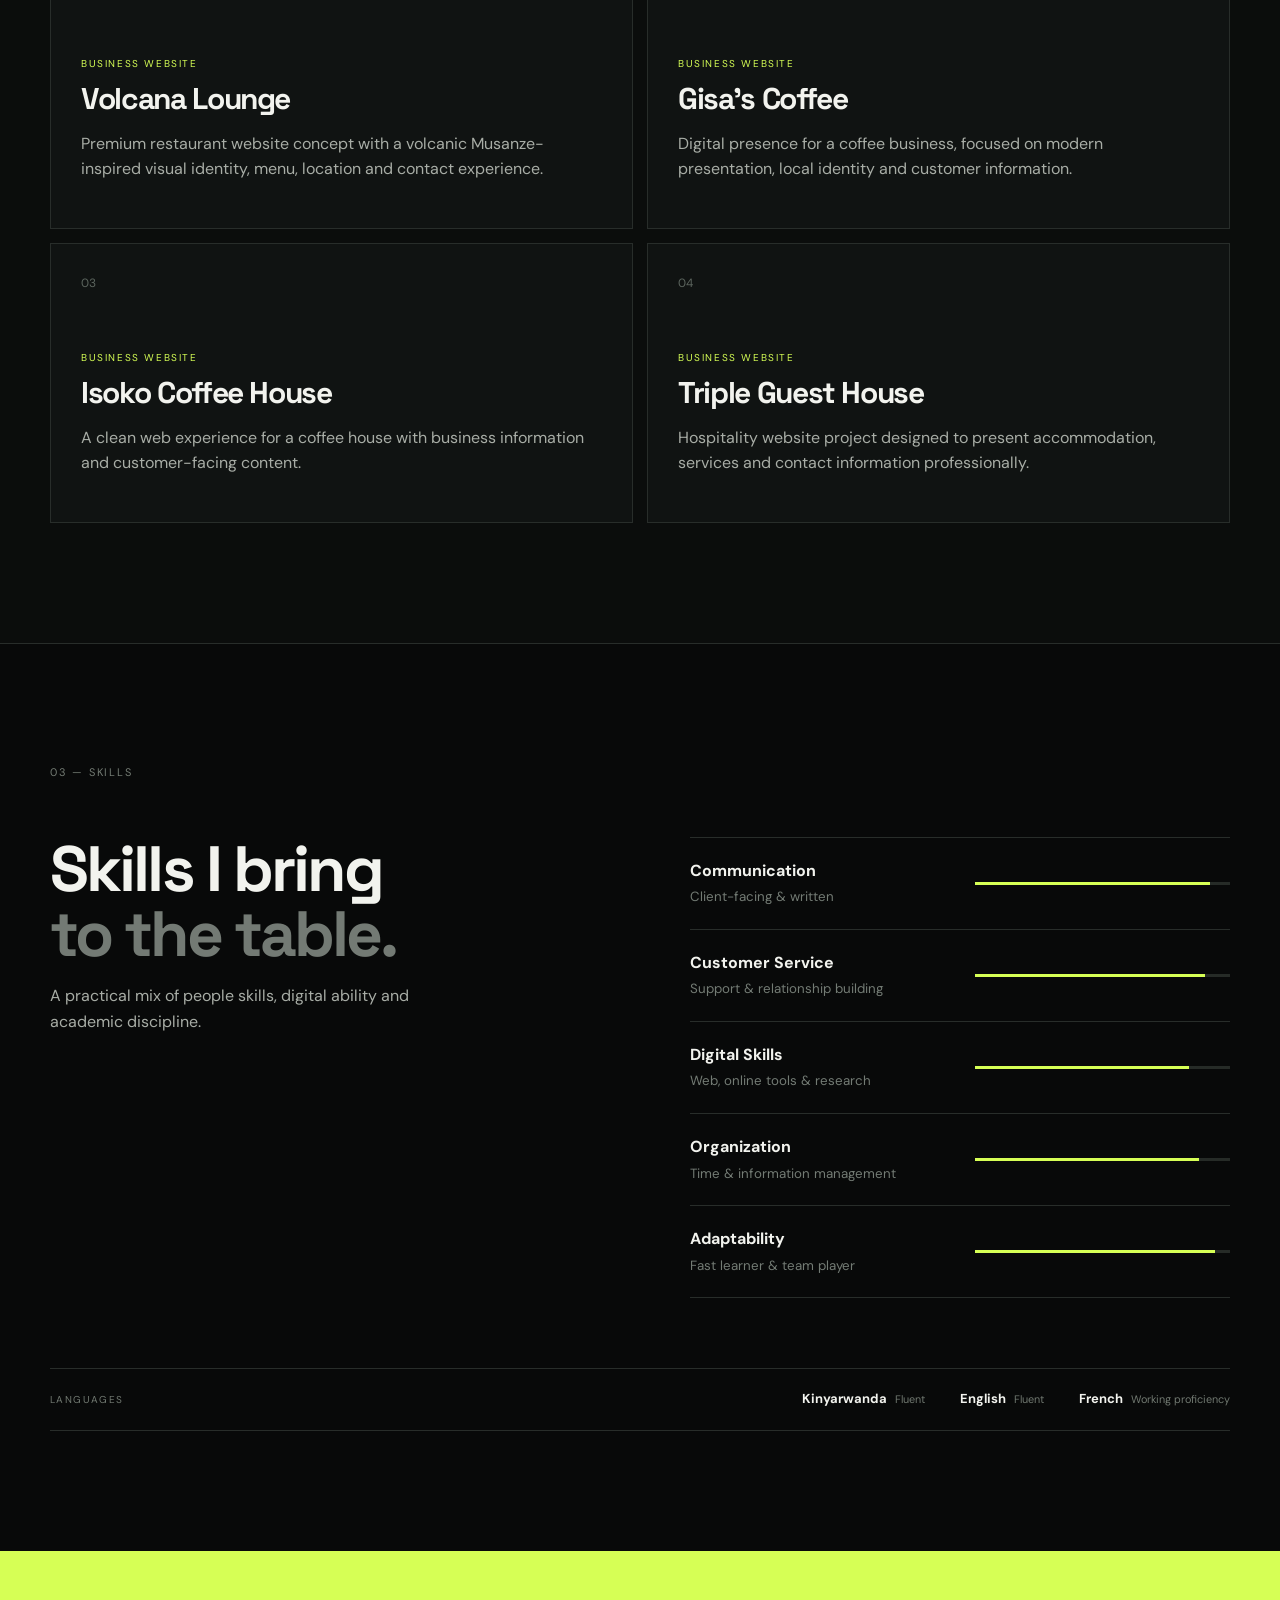
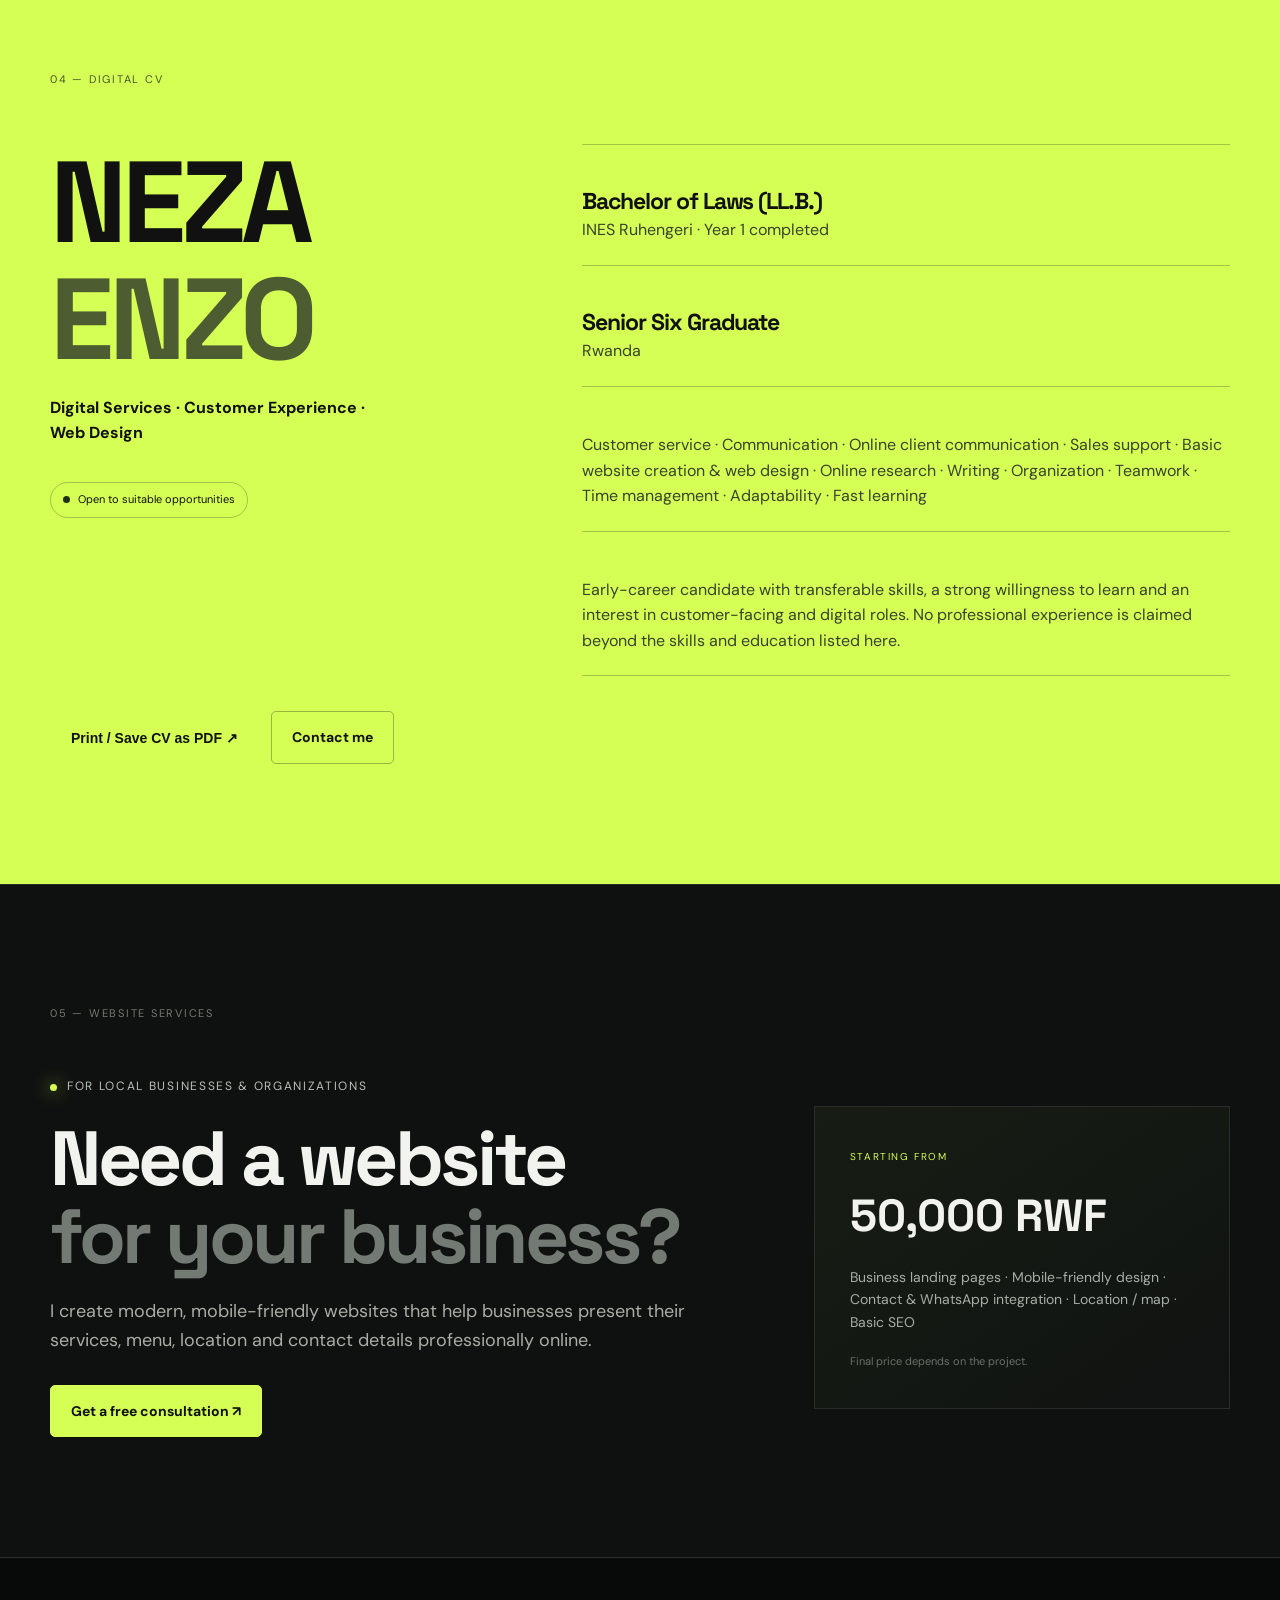
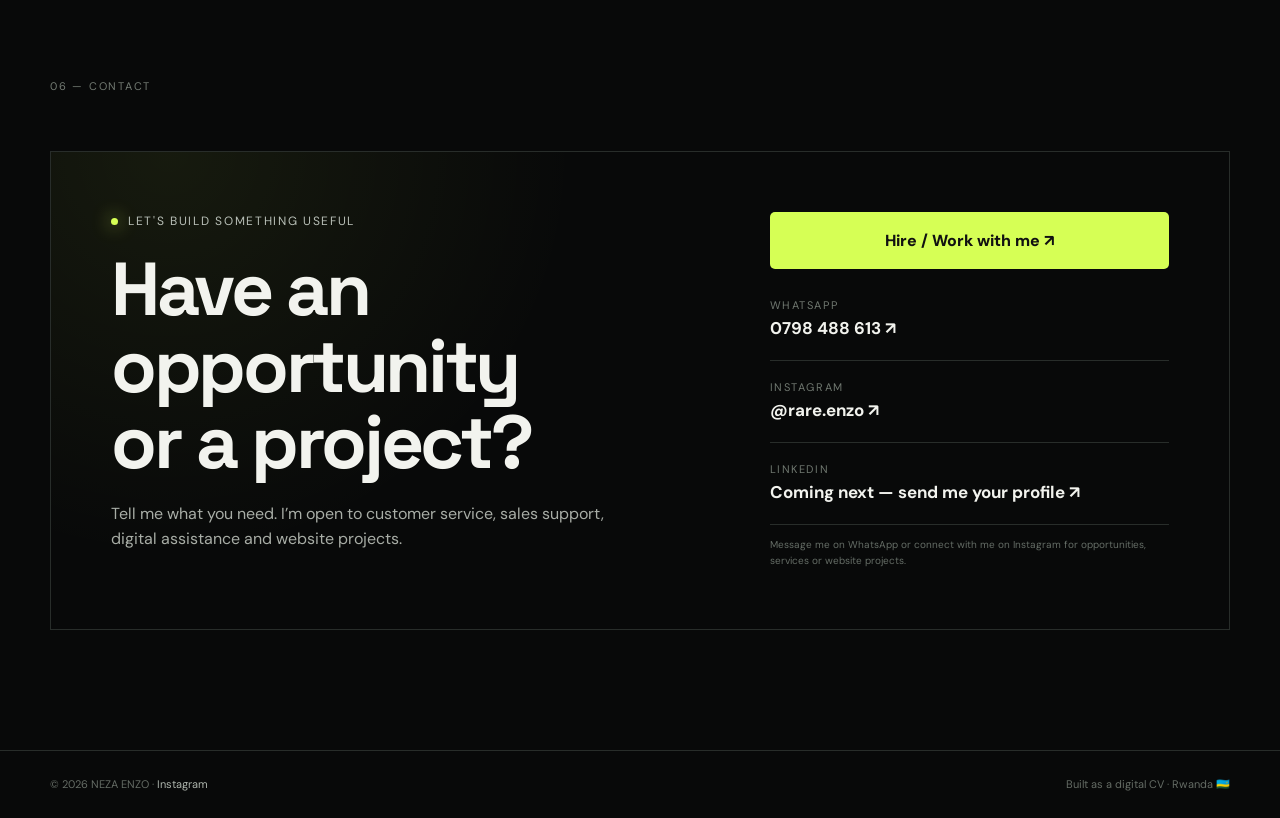
==== commit 22f36fc1: "Add production SEO and social metadata" ====
--- a/index.html
+++ b/index.html
@@ -3,12 +3,22 @@
 <head>
   <meta charset="UTF-8" />
   <meta name="viewport" content="width=device-width, initial-scale=1.0" />
-  <meta name="description" content="NEZA ENZO — digital CV, customer service, sales support and website creation portfolio." />
+  <meta name="description" content="NEZA ENZO — Rwanda-based digital professional offering web design, customer service, sales support and digital services." />
+  <meta name="author" content="NEZA ENZO" />
+  <meta name="robots" content="index, follow" />
+  <meta property="og:type" content="website" />
+  <meta property="og:title" content="NEZA ENZO — Digital Services & Portfolio" />
+  <meta property="og:description" content="Digital services, web design, customer experience and professional portfolio by NEZA ENZO." />
+  <meta property="og:site_name" content="NEZA ENZO" />
+  <meta name="twitter:card" content="summary_large_image" />
+  <meta name="theme-color" content="#080909" />
   <title>NEZA ENZO — Digital CV & Services</title>
   <link rel="preconnect" href="https://fonts.googleapis.com">
   <link rel="preconnect" href="https://fonts.gstatic.com" crossorigin>
   <link href="https://fonts.googleapis.com/css2?family=DM+Sans:wght@400;500;600;700&family=Space+Grotesk:wght@500;600;700&display=swap" rel="stylesheet">
   <link rel="stylesheet" href="style.css" />
+  <link rel="icon" type="image/svg+xml" href="favicon.svg" />
+  <link rel="manifest" href="site.webmanifest" />
 </head>
 <body>
 <div class="noise"></div>
--- a/style.css
+++ b/style.css
@@ -1 +1 @@
-:root{--bg:#080909;--surface:#101212;--surface2:#151817;--text:#f2f3ee;--muted:#a8ada6;--line:#282d2a;--accent:#d6ff55;--max:1180px}*{box-sizing:border-box}html{scroll-behavior:smooth}body{margin:0;background:var(--bg);color:var(--text);font-family:'DM Sans',sans-serif;line-height:1.6}.noise{position:fixed;inset:0;pointer-events:none;opacity:.035;background-image:url("data:image/svg+xml,%3Csvg viewBox='0 0 180 180' xmlns='http://www.w3.org/2000/svg'%3E%3Cfilter id='n'%3E%3CfeTurbulence type='fractalNoise' baseFrequency='.8' numOctaves='4' stitchTiles='stitch'/%3E%3C/filter%3E%3Crect width='100%25' height='100%25' filter='url(%23n)' opacity='.7'/%3E%3C/svg%3E");z-index:10}.container{width:min(calc(100% - 40px),var(--max));margin:auto}.nav-wrap{position:sticky;top:0;z-index:20;background:rgba(8,9,9,.8);backdrop-filter:blur(18px);border-bottom:1px solid rgba(255,255,255,.06)}.nav{height:76px;display:flex;align-items:center;justify-content:space-between}.brand{color:var(--text);text-decoration:none;font-family:'Space Grotesk';font-weight:700;letter-spacing:-.03em}.brand span{display:inline-grid;place-items:center;width:30px;height:30px;margin-right:8px;border:1px solid var(--accent);color:var(--accent);font-size:11px}.nav-links{display:flex;align-items:center;gap:30px}.nav-links a{color:#c9cec8;text-decoration:none;font-size:14px}.nav-links a:hover{color:var(--accent)}.nav-cta{padding:10px 16px;border:1px solid var(--line);border-radius:100px}.menu-btn{display:none;background:none;border:0;color:white;font-size:24px}.hero{min-height:calc(100vh - 76px);display:grid;grid-template-columns:1.2fr .8fr;align-items:center;gap:70px;padding:90px 0}.eyebrow{font-size:12px;text-transform:uppercase;letter-spacing:.14em;color:#b9c0b8;display:flex;gap:10px;align-items:center}.dot{width:7px;height:7px;background:var(--accent);border-radius:50%;box-shadow:0 0 18px var(--accent)}h1,h2,h3{font-family:'Space Grotesk',sans-serif;line-height:1.02;letter-spacing:-.045em}h1{font-size:clamp(52px,7vw,94px);margin:25px 0}.hero h1 em{font-style:normal;color:var(--accent)}.hero-text{font-size:18px;color:var(--muted);max-width:670px}.hero-actions{display:flex;gap:12px;margin-top:34px;flex-wrap:wrap}.btn{display:inline-flex;align-items:center;gap:20px;padding:14px 20px;border-radius:5px;text-decoration:none;font-weight:700;font-size:14px;border:1px solid var(--line);cursor:pointer}.btn.primary{background:var(--accent);color:#111;border-color:var(--accent)}.btn.ghost{color:var(--text);background:transparent}.mini-proof{display:flex;gap:12px;flex-wrap:wrap;margin-top:26px;color:#727a72;font-size:12px}.hero-card{height:500px;position:relative;border:1px solid var(--line);background:radial-gradient(circle at 65% 25%,rgba(214,255,85,.13),transparent 35%),linear-gradient(145deg,#151918,#0b0d0c);overflow:hidden}.hero-card:before{content:'';position:absolute;width:320px;height:320px;border:1px solid rgba(214,255,85,.18);border-radius:50%;top:80px;left:50%;transform:translateX(-50%)}.hero-card:after{content:'';position:absolute;width:180px;height:180px;border:1px solid rgba(214,255,85,.12);border-radius:50%;top:150px;left:50%;transform:translateX(-50%)}.card-glow{position:absolute;width:160px;height:160px;background:var(--accent);filter:blur(80px);opacity:.15;top:80px;left:50%}.monogram{position:absolute;inset:0;display:grid;place-items:center;font-family:'Space Grotesk';font-size:105px;font-weight:700;color:rgba(242,243,238,.9);z-index:2}.hero-card-bottom{position:absolute;bottom:0;left:0;right:0;padding:25px;display:flex;justify-content:space-between;border-top:1px solid var(--line);background:rgba(8,9,9,.65);z-index:3}.hero-card-bottom small,.cv-block small{display:block;color:var(--accent);font-size:10px;letter-spacing:.18em;margin-bottom:7px}.hero-card-bottom strong{font-size:14px}.hero-card-bottom span{color:#5d655e}.ticker{overflow:hidden;border-block:1px solid var(--line);background:#0d0f0e}.ticker-track{width:max-content;display:flex;gap:35px;padding:15px 0;animation:move 24s linear infinite;color:#b9beb8;font-size:11px;letter-spacing:.15em}.ticker i{color:var(--accent);font-style:normal}@keyframes move{to{transform:translateX(-50%)}}.section{padding:120px 0}.section-label{font-size:11px;color:#737b73;letter-spacing:.16em;margin-bottom:55px}.about-grid,.skills-grid{display:grid;grid-template-columns:1fr 1fr;gap:100px}.section h2{font-size:clamp(44px,5vw,70px);margin:0}.section h2 span{color:#737a74}.about-copy{max-width:620px;color:var(--muted);font-size:17px}.about-copy strong{color:var(--text)}.quote{border-left:2px solid var(--accent);padding:18px 20px;margin-top:30px;color:#d9ddd8;font-family:'Space Grotesk';font-size:18px}.dark-section{background:#0e1110;border-block:1px solid var(--line)}.services-head{display:flex;justify-content:space-between;gap:50px;align-items:end;margin-bottom:55px}.services-head p{max-width:410px;color:var(--muted)}.service-grid{display:grid;grid-template-columns:repeat(2,1fr);gap:14px}.service{min-height:310px;border:1px solid var(--line);padding:30px;position:relative;background:#101312;transition:.25s}.service:hover{transform:translateY(-5px);border-color:#4a534b}.service.featured{background:linear-gradient(145deg,#182016,#111511)}.service>span{position:absolute;top:25px;right:25px;color:#5c655e;font-size:12px}.icon{color:var(--accent);font-size:32px;margin-bottom:55px}.service h3{font-size:29px;margin:0 0 12px}.service p{color:var(--muted);max-width:520px}.tags{display:flex;gap:8px;margin-top:25px}.tags b{font-size:10px;font-weight:500;color:#9ba39b;border:1px solid #2c332e;border-radius:100px;padding:5px 9px}.muted{color:var(--muted);max-width:390px}.skill-list{border-top:1px solid var(--line)}.skill{padding:20px 0;border-bottom:1px solid var(--line);display:grid;grid-template-columns:1fr 1fr;gap:30px}.skill strong{display:block}.skill small{color:#737b74}.bar{height:3px;background:#262b27;align-self:center}.bar i{display:block;height:100%;background:var(--accent)}.language-row{margin-top:70px;border-top:1px solid var(--line);border-bottom:1px solid var(--line);padding:20px 0;display:flex;gap:35px;align-items:center;flex-wrap:wrap}.language-row>span{font-size:10px;color:#717971;letter-spacing:.14em;margin-right:auto}.language-row b{font-size:13px}.language-row small{color:#717971;font-weight:400;margin-left:5px}.cv-section{background:var(--accent);color:#111}.cv-section .section-label{color:#48542d}.cv-layout{display:grid;grid-template-columns:.8fr 1.2fr;gap:100px}.cv-intro h2{font-size:clamp(70px,9vw,130px);margin:0}.cv-intro h2 span{color:#4e5c32}.cv-intro p{font-weight:700;max-width:330px}.availability{display:inline-flex;align-items:center;gap:8px;border:1px solid rgba(17,17,17,.25);border-radius:100px;padding:8px 12px;font-size:11px;margin-top:20px}.availability span{width:7px;height:7px;border-radius:50%;background:#1b3211}.cv-details{border-top:1px solid rgba(17,17,17,.25)}.cv-block{padding:22px 0;border-bottom:1px solid rgba(17,17,17,.25)}.cv-block h3{font-size:23px;margin:0 0 4px}.cv-block p{margin:0;max-width:650px;color:#39422c}.cv-actions{margin-top:35px;display:flex;gap:12px}.cv-actions .btn.ghost{border-color:rgba(17,17,17,.3);color:#111}.contact-card{border:1px solid var(--line);padding:60px;display:grid;grid-template-columns:1.2fr .8fr;gap:60px;background:radial-gradient(circle at 10% 0,rgba(214,255,85,.07),transparent 35%)}.contact-card h2{font-size:clamp(48px,6vw,75px);margin:20px 0}.contact-card p{color:var(--muted);max-width:520px}.contact-side{align-self:end}.contact-link{display:block;color:var(--text);text-decoration:none;border-bottom:1px solid var(--line);padding:18px 0}.contact-link span{display:block;color:#707870;font-size:11px;text-transform:uppercase;letter-spacing:.14em}.contact-link strong{font-size:17px}.note{font-size:10px;color:#656d66;margin-top:12px}footer{border-top:1px solid var(--line);padding:25px 0;color:#656c65;font-size:11px}.footer-inner{display:flex;justify-content:space-between;gap:20px}@media(max-width:800px){.container{width:min(calc(100% - 28px),var(--max))}.nav{height:68px}.menu-btn{display:block}.nav-links{display:none;position:absolute;top:68px;left:0;right:0;padding:20px;background:#0b0d0c;border-bottom:1px solid var(--line);flex-direction:column;align-items:flex-start}.nav-links.open{display:flex}.hero{grid-template-columns:1fr;padding:70px 0;gap:45px}.hero-card{height:390px}.hero h1{font-size:54px}.section{padding:85px 0}.about-grid,.skills-grid,.cv-layout,.contact-card{grid-template-columns:1fr;gap:45px}.services-head{display:block}.service-grid{grid-template-columns:1fr}.skill{grid-template-columns:1fr}.language-row>span{width:100%}.contact-card{padding:35px}.footer-inner{flex-direction:column}}@media print{body{background:white;color:black}.nav-wrap,.ticker,.hero-card,.hero-actions,.contact-section,footer,.noise,.cv-actions{display:none!important}.hero{min-height:auto;padding:20px 0}.section{padding:30px 0}.dark-section{background:white;color:black}.cv-section{background:white}.about-grid,.skills-grid,.cv-layout{gap:30px}.cv-section{page-break-before:always}}.projects-section{background:#0b0d0c;border-block:1px solid var(--line)}.project-grid{display:grid;grid-template-columns:repeat(2,1fr);gap:14px}.project-card{min-height:280px;border:1px solid var(--line);padding:30px;background:#101312;display:flex;flex-direction:column;justify-content:space-between;transition:.25s}.project-card:hover{transform:translateY(-5px);border-color:#4a534b}.project-number{color:#5c655e;font-size:12px;margin-bottom:40px}.project-card small{color:var(--accent);font-size:10px;letter-spacing:.16em}.project-card h3{font-size:30px;margin:10px 0}.project-card p{color:var(--muted);max-width:560px}.project-card a{display:inline-block;margin-top:12px;color:var(--accent);text-decoration:none;font-weight:700;font-size:13px}.hire-btn{display:block;text-align:center;padding:16px 18px;margin-bottom:10px;background:var(--accent);color:#111;text-decoration:none;font-weight:800;border-radius:5px}.contact-link.linkedin{cursor:default}.footer-inner a{color:#aeb5ad;text-decoration:none}.footer-inner a:hover{color:var(--accent)}@media(max-width:800px){.project-grid{grid-template-columns:1fr}}+:root{--bg:#080909;--surface:#101212;--surface2:#151817;--text:#f2f3ee;--muted:#a8ada6;--line:#282d2a;--accent:#d6ff55;--max:1180px}*{box-sizing:border-box}html{scroll-behavior:smooth}body{margin:0;background:var(--bg);color:var(--text);font-family:'DM Sans',sans-serif;line-height:1.6}.noise{position:fixed;inset:0;pointer-events:none;opacity:.035;background-image:url("data:image/svg+xml,%3Csvg viewBox='0 0 180 180' xmlns='http://www.w3.org/2000/svg'%3E%3Cfilter id='n'%3E%3CfeTurbulence type='fractalNoise' baseFrequency='.8' numOctaves='4' stitchTiles='stitch'/%3E%3C/filter%3E%3Crect width='100%25' height='100%25' filter='url(%23n)' opacity='.7'/%3E%3C/svg%3E");z-index:10}.container{width:min(calc(100% - 40px),var(--max));margin:auto}.nav-wrap{position:sticky;top:0;z-index:20;background:rgba(8,9,9,.8);backdrop-filter:blur(18px);border-bottom:1px solid rgba(255,255,255,.06)}.nav{height:76px;display:flex;align-items:center;justify-content:space-between}.brand{color:var(--text);text-decoration:none;font-family:'Space Grotesk';font-weight:700;letter-spacing:-.03em}.brand span{display:inline-grid;place-items:center;width:30px;height:30px;margin-right:8px;border:1px solid var(--accent);color:var(--accent);font-size:11px}.nav-links{display:flex;align-items:center;gap:30px}.nav-links a{color:#c9cec8;text-decoration:none;font-size:14px}.nav-links a:hover{color:var(--accent)}.nav-cta{padding:10px 16px;border:1px solid var(--line);border-radius:100px}.menu-btn{display:none;background:none;border:0;color:white;font-size:24px}.hero{min-height:calc(100vh - 76px);display:grid;grid-template-columns:1.2fr .8fr;align-items:center;gap:70px;padding:90px 0}.eyebrow{font-size:12px;text-transform:uppercase;letter-spacing:.14em;color:#b9c0b8;display:flex;gap:10px;align-items:center}.dot{width:7px;height:7px;background:var(--accent);border-radius:50%;box-shadow:0 0 18px var(--accent)}h1,h2,h3{font-family:'Space Grotesk',sans-serif;line-height:1.02;letter-spacing:-.045em}h1{font-size:clamp(52px,7vw,94px);margin:25px 0}.hero h1 em{font-style:normal;color:var(--accent)}.hero-text{font-size:18px;color:var(--muted);max-width:670px}.hero-actions{display:flex;gap:12px;margin-top:34px;flex-wrap:wrap}.btn{display:inline-flex;align-items:center;gap:20px;padding:14px 20px;border-radius:5px;text-decoration:none;font-weight:700;font-size:14px;border:1px solid var(--line);cursor:pointer}.btn.primary{background:var(--accent);color:#111;border-color:var(--accent)}.btn.ghost{color:var(--text);background:transparent}.mini-proof{display:flex;gap:12px;flex-wrap:wrap;margin-top:26px;color:#727a72;font-size:12px}.hero-card{height:500px;position:relative;border:1px solid var(--line);background:radial-gradient(circle at 65% 25%,rgba(214,255,85,.13),transparent 35%),linear-gradient(145deg,#151918,#0b0d0c);overflow:hidden}.hero-card:before{content:'';position:absolute;width:320px;height:320px;border:1px solid rgba(214,255,85,.18);border-radius:50%;top:80px;left:50%;transform:translateX(-50%)}.hero-card:after{content:'';position:absolute;width:180px;height:180px;border:1px solid rgba(214,255,85,.12);border-radius:50%;top:150px;left:50%;transform:translateX(-50%)}.card-glow{position:absolute;width:160px;height:160px;background:var(--accent);filter:blur(80px);opacity:.15;top:80px;left:50%}.monogram{position:absolute;inset:0;display:grid;place-items:center;font-family:'Space Grotesk';font-size:105px;font-weight:700;color:rgba(242,243,238,.9);z-index:2}.hero-card-bottom{position:absolute;bottom:0;left:0;right:0;padding:25px;display:flex;justify-content:space-between;border-top:1px solid var(--line);background:rgba(8,9,9,.65);z-index:3}.hero-card-bottom small,.cv-block small{display:block;color:var(--accent);font-size:10px;letter-spacing:.18em;margin-bottom:7px}.hero-card-bottom strong{font-size:14px}.hero-card-bottom span{color:#5d655e}.ticker{overflow:hidden;border-block:1px solid var(--line);background:#0d0f0e}.ticker-track{width:max-content;display:flex;gap:35px;padding:15px 0;animation:move 24s linear infinite;color:#b9beb8;font-size:11px;letter-spacing:.15em}.ticker i{color:var(--accent);font-style:normal}@keyframes move{to{transform:translateX(-50%)}}.section{padding:120px 0}.section-label{font-size:11px;color:#737b73;letter-spacing:.16em;margin-bottom:55px}.about-grid,.skills-grid{display:grid;grid-template-columns:1fr 1fr;gap:100px}.section h2{font-size:clamp(44px,5vw,70px);margin:0}.section h2 span{color:#737a74}.about-copy{max-width:620px;color:var(--muted);font-size:17px}.about-copy strong{color:var(--text)}.quote{border-left:2px solid var(--accent);padding:18px 20px;margin-top:30px;color:#d9ddd8;font-family:'Space Grotesk';font-size:18px}.dark-section{background:#0e1110;border-block:1px solid var(--line)}.services-head{display:flex;justify-content:space-between;gap:50px;align-items:end;margin-bottom:55px}.services-head p{max-width:410px;color:var(--muted)}.service-grid{display:grid;grid-template-columns:repeat(2,1fr);gap:14px}.service{min-height:310px;border:1px solid var(--line);padding:30px;position:relative;background:#101312;transition:.25s}.service:hover{transform:translateY(-5px);border-color:#4a534b}.service.featured{background:linear-gradient(145deg,#182016,#111511)}.service>span{position:absolute;top:25px;right:25px;color:#5c655e;font-size:12px}.icon{color:var(--accent);font-size:32px;margin-bottom:55px}.service h3{font-size:29px;margin:0 0 12px}.service p{color:var(--muted);max-width:520px}.tags{display:flex;gap:8px;margin-top:25px}.tags b{font-size:10px;font-weight:500;color:#9ba39b;border:1px solid #2c332e;border-radius:100px;padding:5px 9px}.muted{color:var(--muted);max-width:390px}.skill-list{border-top:1px solid var(--line)}.skill{padding:20px 0;border-bottom:1px solid var(--line);display:grid;grid-template-columns:1fr 1fr;gap:30px}.skill strong{display:block}.skill small{color:#737b74}.bar{height:3px;background:#262b27;align-self:center}.bar i{display:block;height:100%;background:var(--accent)}.language-row{margin-top:70px;border-top:1px solid var(--line);border-bottom:1px solid var(--line);padding:20px 0;display:flex;gap:35px;align-items:center;flex-wrap:wrap}.language-row>span{font-size:10px;color:#717971;letter-spacing:.14em;margin-right:auto}.language-row b{font-size:13px}.language-row small{color:#717971;font-weight:400;margin-left:5px}.cv-section{background:var(--accent);color:#111}.cv-section .section-label{color:#48542d}.cv-layout{display:grid;grid-template-columns:.8fr 1.2fr;gap:100px}.cv-intro h2{font-size:clamp(70px,9vw,130px);margin:0}.cv-intro h2 span{color:#4e5c32}.cv-intro p{font-weight:700;max-width:330px}.availability{display:inline-flex;align-items:center;gap:8px;border:1px solid rgba(17,17,17,.25);border-radius:100px;padding:8px 12px;font-size:11px;margin-top:20px}.availability span{width:7px;height:7px;border-radius:50%;background:#1b3211}.cv-details{border-top:1px solid rgba(17,17,17,.25)}.cv-block{padding:22px 0;border-bottom:1px solid rgba(17,17,17,.25)}.cv-block h3{font-size:23px;margin:0 0 4px}.cv-block p{margin:0;max-width:650px;color:#39422c}.cv-actions{margin-top:35px;display:flex;gap:12px}.cv-actions .btn.ghost{border-color:rgba(17,17,17,.3);color:#111}.contact-card{border:1px solid var(--line);padding:60px;display:grid;grid-template-columns:1.2fr .8fr;gap:60px;background:radial-gradient(circle at 10% 0,rgba(214,255,85,.07),transparent 35%)}.contact-card h2{font-size:clamp(48px,6vw,75px);margin:20px 0}.contact-card p{color:var(--muted);max-width:520px}.contact-side{align-self:end}.contact-link{display:block;color:var(--text);text-decoration:none;border-bottom:1px solid var(--line);padding:18px 0}.contact-link span{display:block;color:#707870;font-size:11px;text-transform:uppercase;letter-spacing:.14em}.contact-link strong{font-size:17px}.note{font-size:10px;color:#656d66;margin-top:12px}footer{border-top:1px solid var(--line);padding:25px 0;color:#656c65;font-size:11px}.footer-inner{display:flex;justify-content:space-between;gap:20px}@media(max-width:800px){.container{width:min(calc(100% - 28px),var(--max))}.nav{height:68px}.menu-btn{display:block}.nav-links{display:none;position:absolute;top:68px;left:0;right:0;padding:20px;background:#0b0d0c;border-bottom:1px solid var(--line);flex-direction:column;align-items:flex-start}.nav-links.open{display:flex}.hero{grid-template-columns:1fr;padding:70px 0;gap:45px}.hero-card{height:390px}.hero h1{font-size:54px}.section{padding:85px 0}.about-grid,.skills-grid,.cv-layout,.contact-card{grid-template-columns:1fr;gap:45px}.services-head{display:block}.service-grid{grid-template-columns:1fr}.skill{grid-template-columns:1fr}.language-row>span{width:100%}.contact-card{padding:35px}.footer-inner{flex-direction:column}}@media print{body{background:white;color:black}.nav-wrap,.ticker,.hero-card,.hero-actions,.contact-section,footer,.noise,.cv-actions{display:none!important}.hero{min-height:auto;padding:20px 0}.section{padding:30px 0}.dark-section{background:white;color:black}.cv-section{background:white}.about-grid,.skills-grid,.cv-layout{gap:30px}.cv-section{page-break-before:always}}.projects-section{background:#0b0d0c;border-block:1px solid var(--line)}.project-grid{display:grid;grid-template-columns:repeat(2,1fr);gap:14px}.project-card{min-height:280px;border:1px solid var(--line);padding:30px;background:#101312;display:flex;flex-direction:column;justify-content:space-between;transition:.25s}.project-card:hover{transform:translateY(-5px);border-color:#4a534b}.project-number{color:#5c655e;font-size:12px;margin-bottom:40px}.project-card small{color:var(--accent);font-size:10px;letter-spacing:.16em}.project-card h3{font-size:30px;margin:10px 0}.project-card p{color:var(--muted);max-width:560px}.project-card a{display:inline-block;margin-top:12px;color:var(--accent);text-decoration:none;font-weight:700;font-size:13px}.hire-btn{display:block;text-align:center;padding:16px 18px;margin-bottom:10px;background:var(--accent);color:#111;text-decoration:none;font-weight:800;border-radius:5px}.contact-link.linkedin{cursor:default}.footer-inner a{color:#aeb5ad;text-decoration:none}.footer-inner a:hover{color:var(--accent)}@media(max-width:800px){.project-grid{grid-template-columns:1fr}}.hire-section{background:#0e1110;border-block:1px solid var(--line)}.hire-layout{display:grid;grid-template-columns:1.25fr .75fr;gap:70px;align-items:center}.hire-section h2{font-size:clamp(48px,6vw,78px);margin:22px 0}.hire-lead{color:var(--muted);font-size:18px;max-width:650px;margin-bottom:30px}.price-card{border:1px solid var(--line);padding:35px;background:linear-gradient(145deg,#171d14,#101312)}.price-card small{color:var(--accent);letter-spacing:.16em;font-size:10px}.price-card strong{display:block;font-family:'Space Grotesk';font-size:45px;margin:12px 0}.price-card p{color:var(--muted);font-size:14px}.price-card span{color:#687168;font-size:11px}@media(max-width:800px){.hire-layout{grid-template-columns:1fr;gap:40px}}
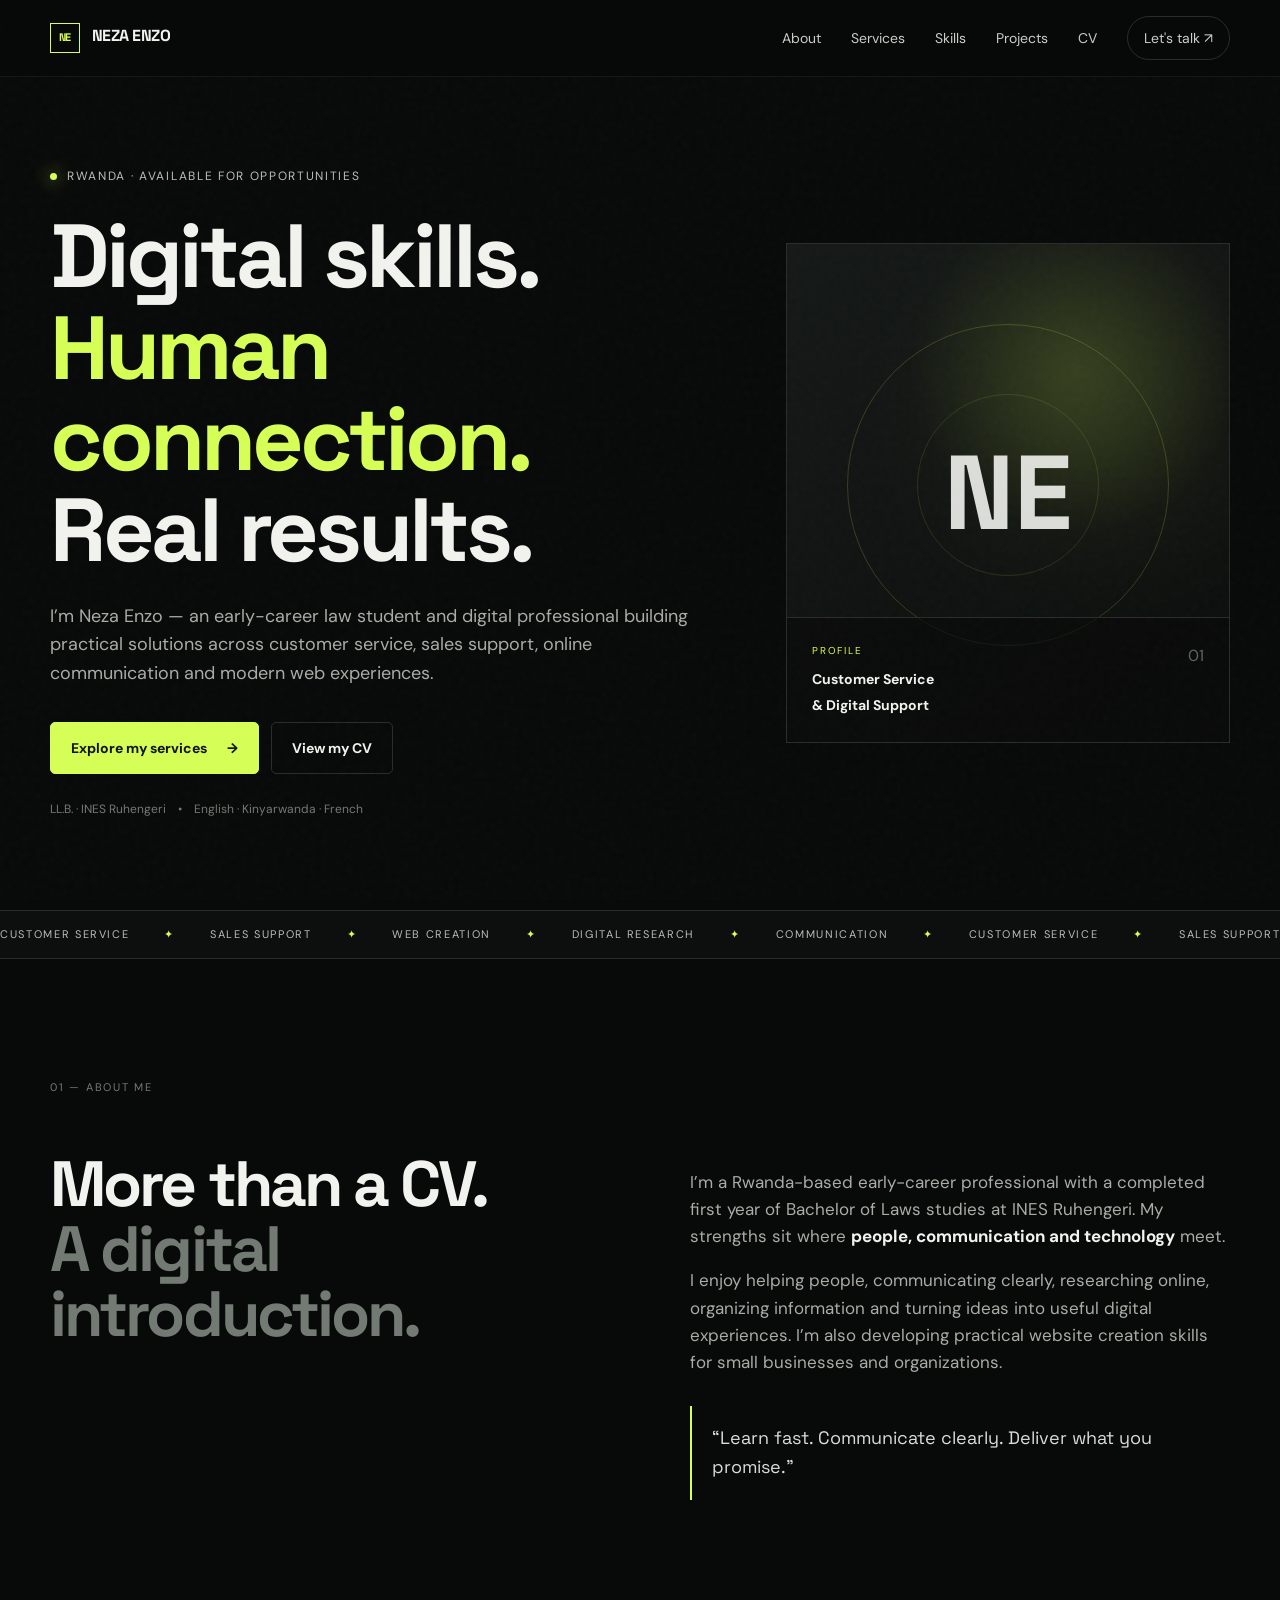
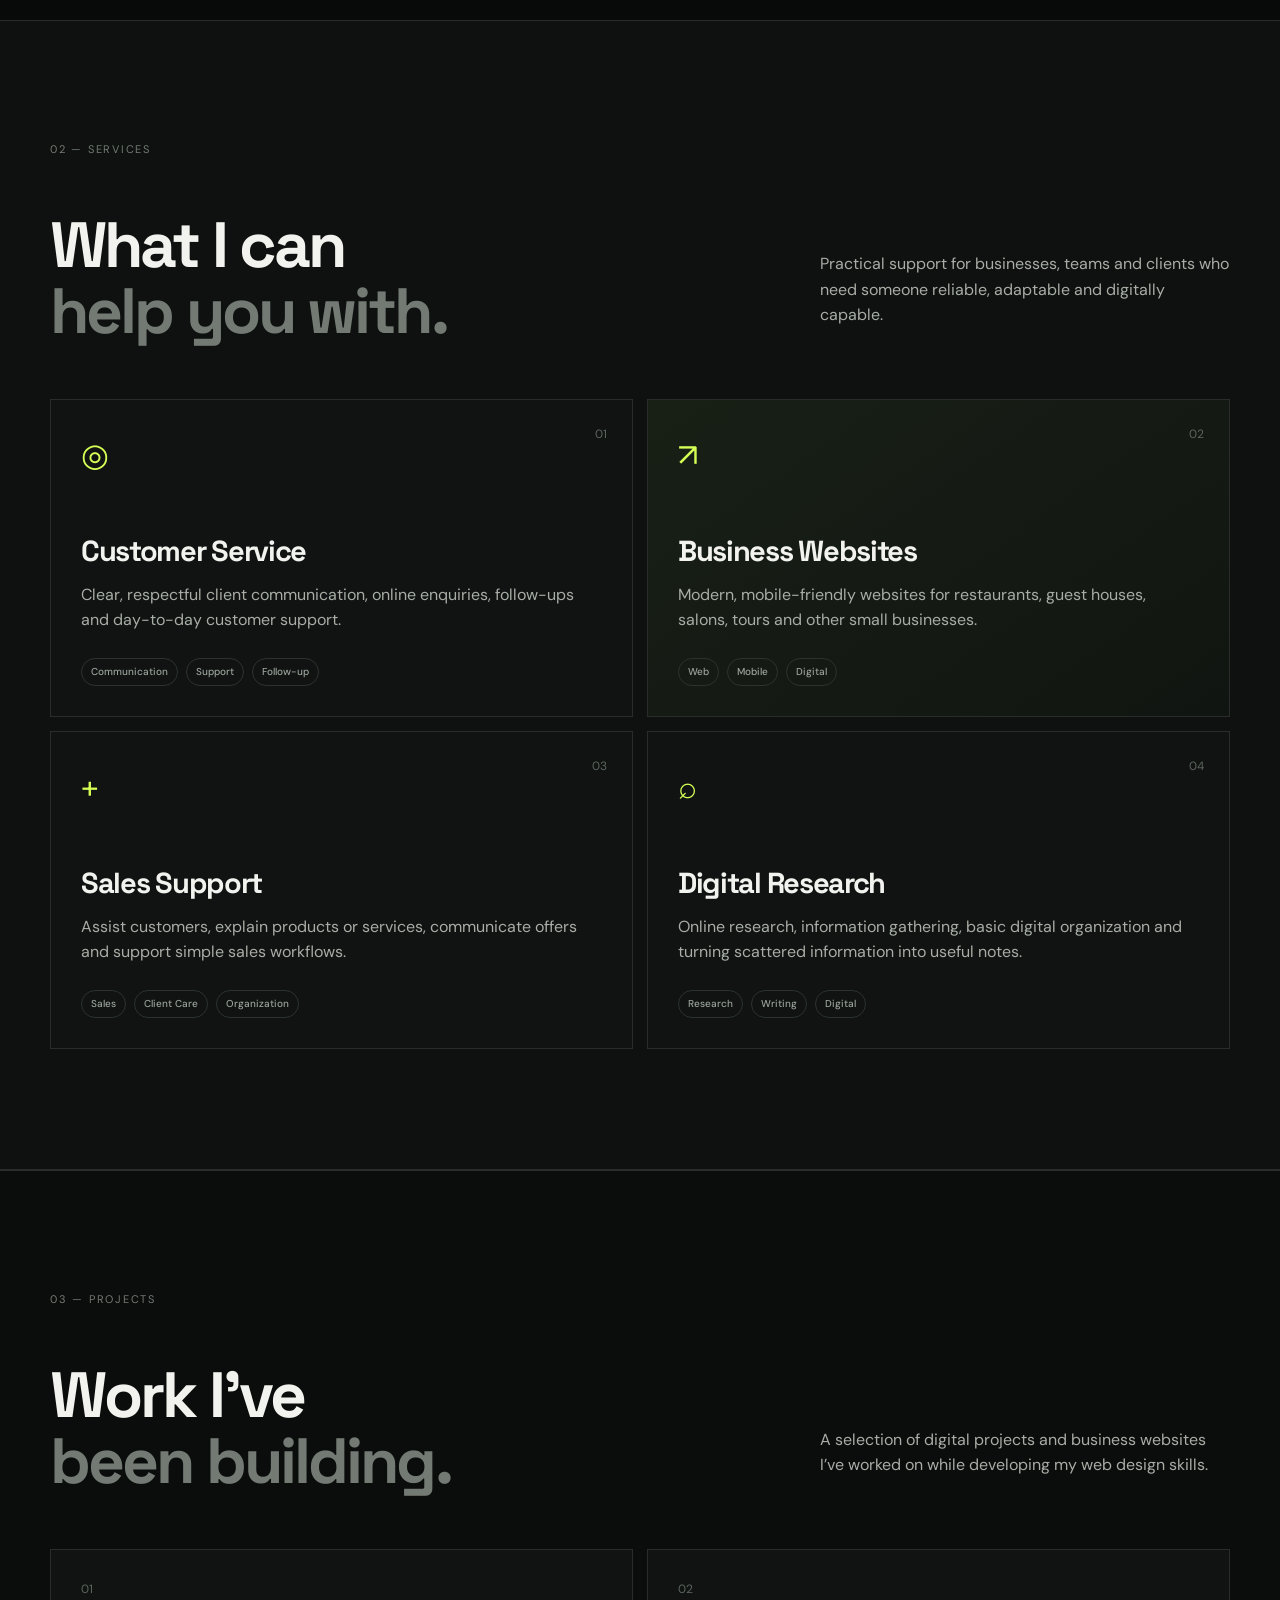
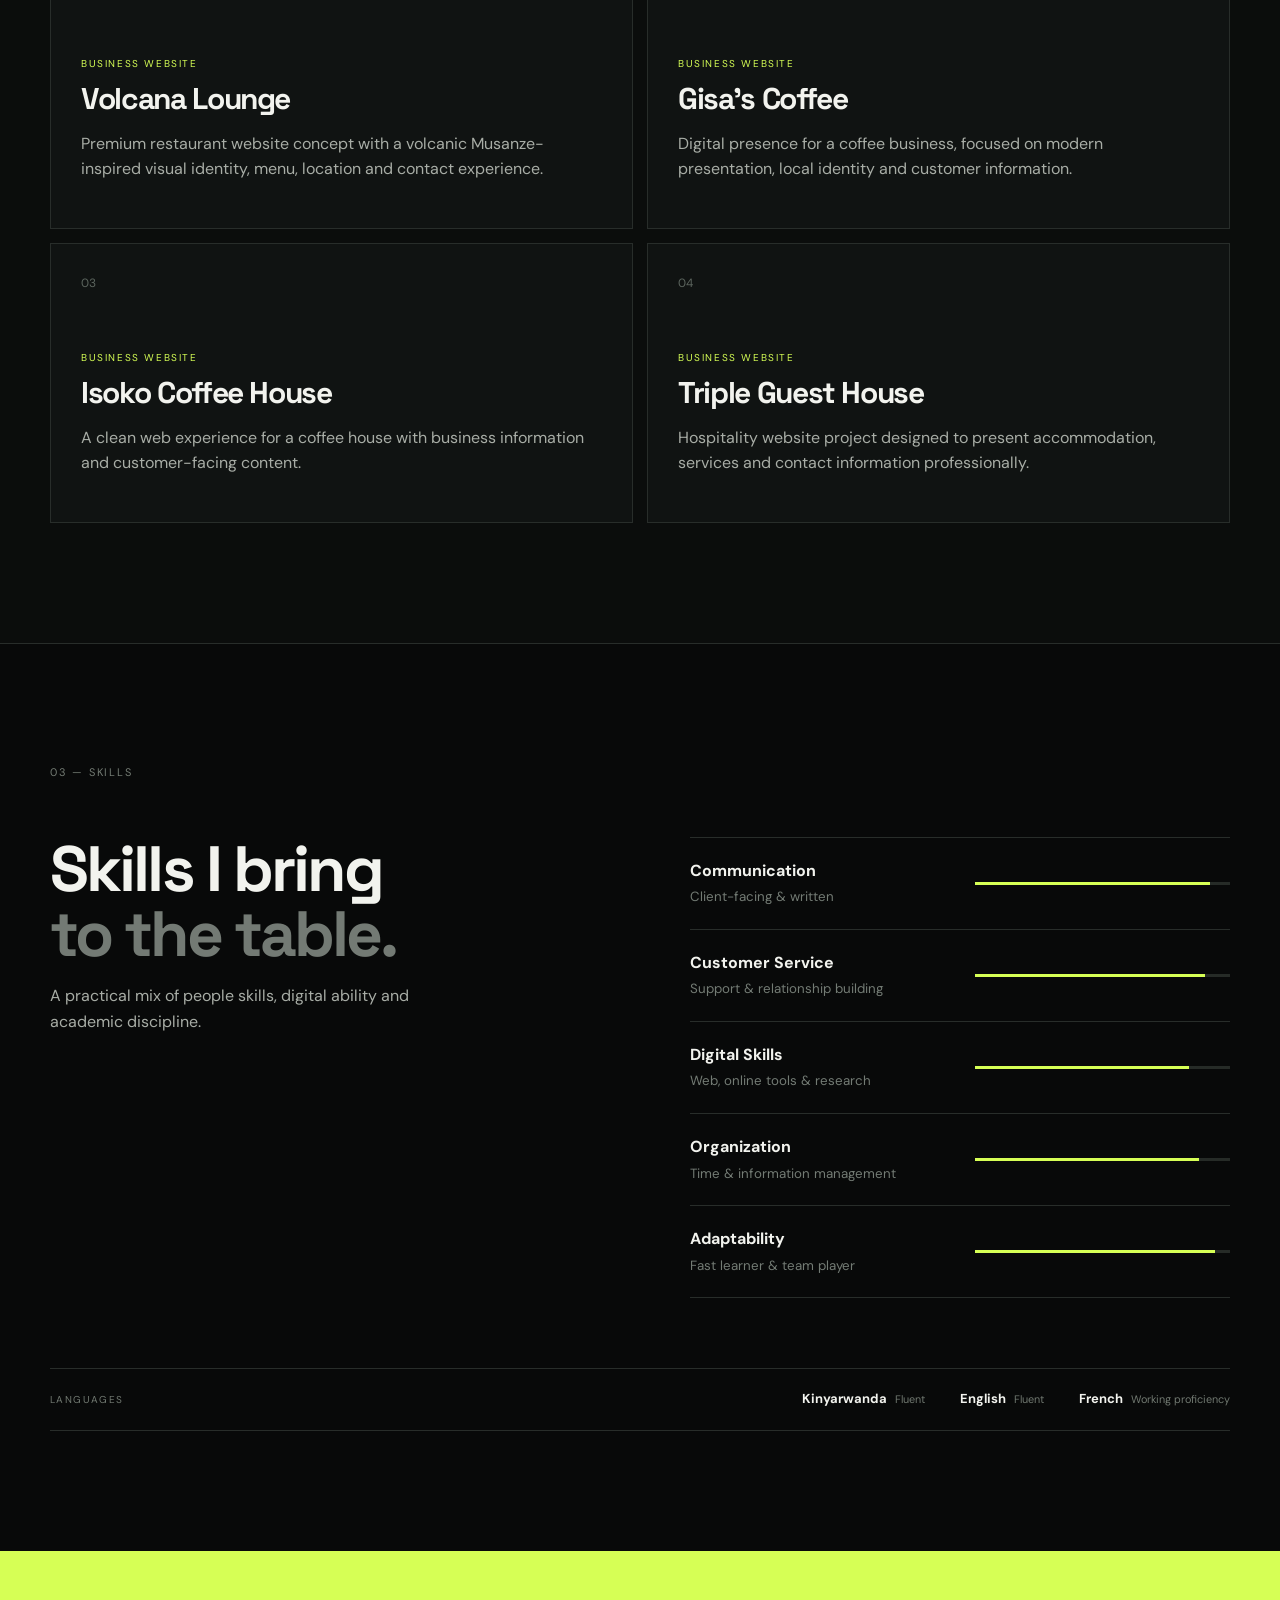
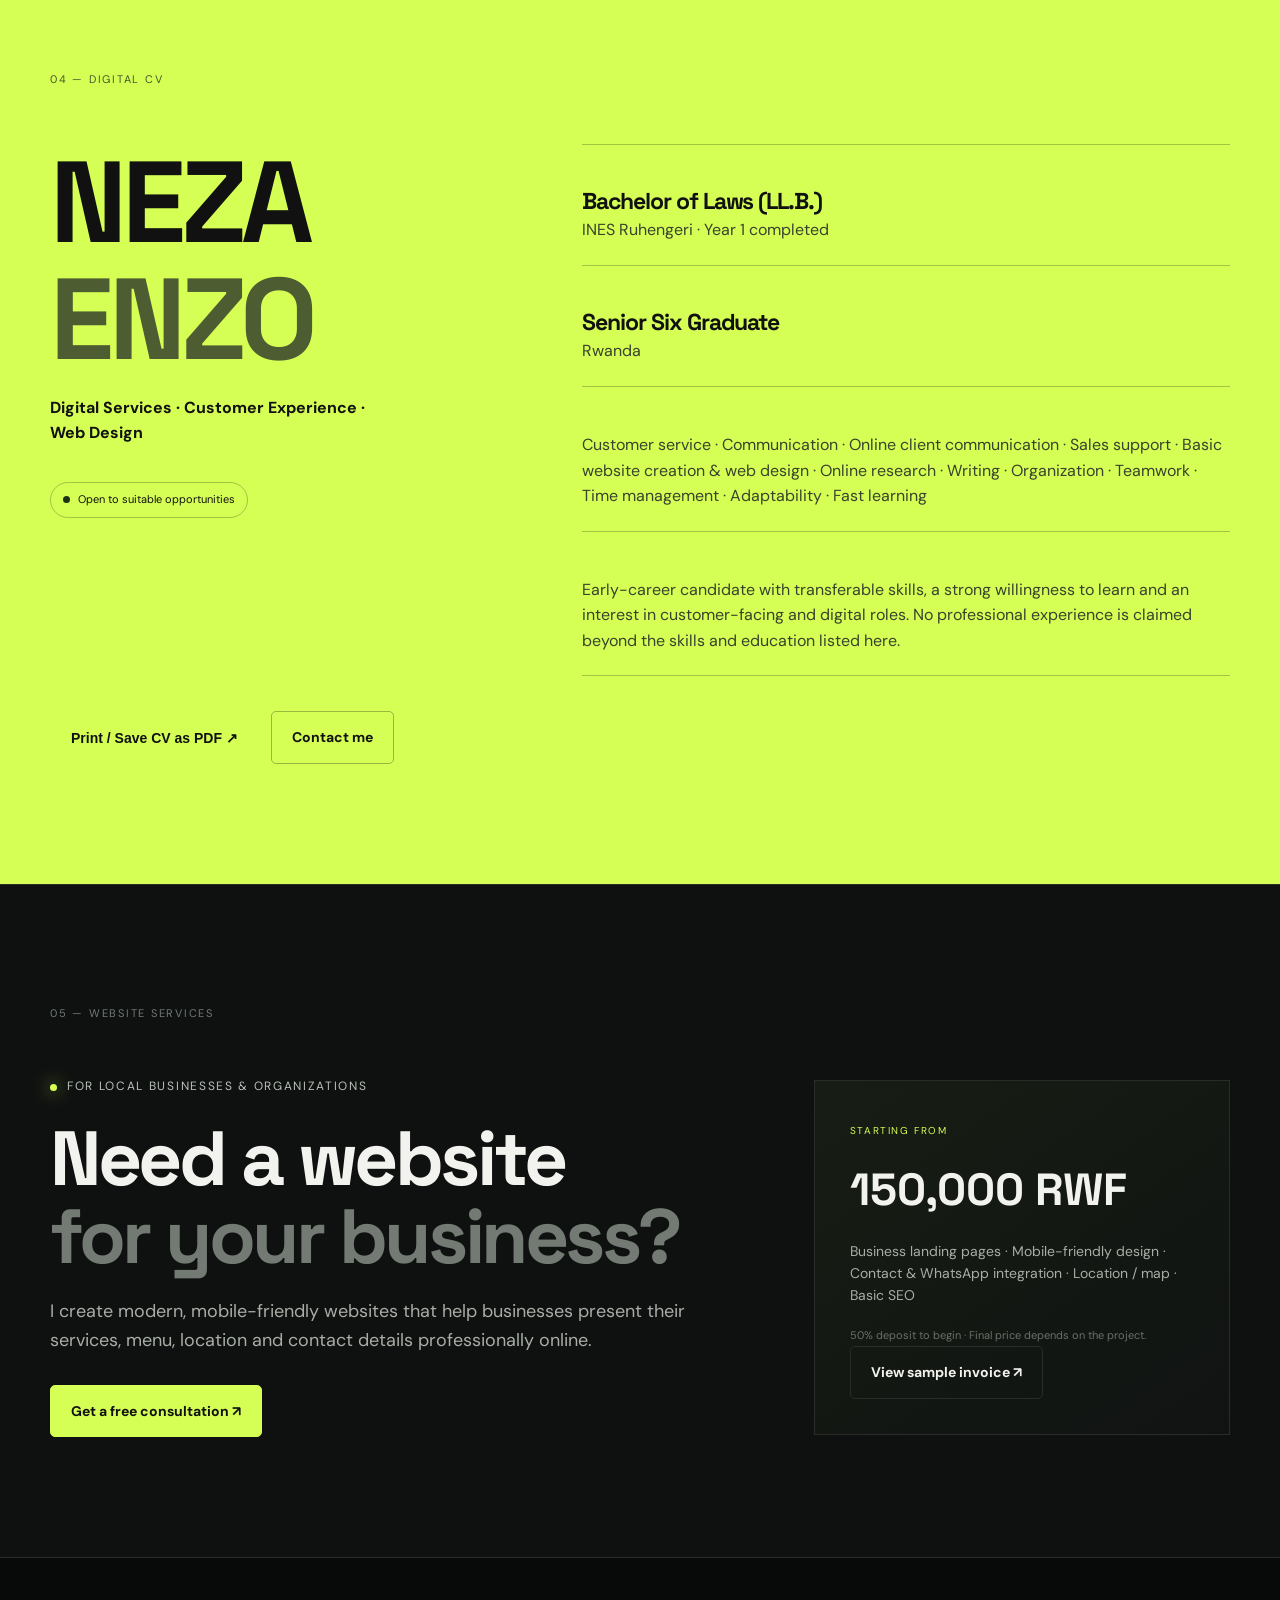
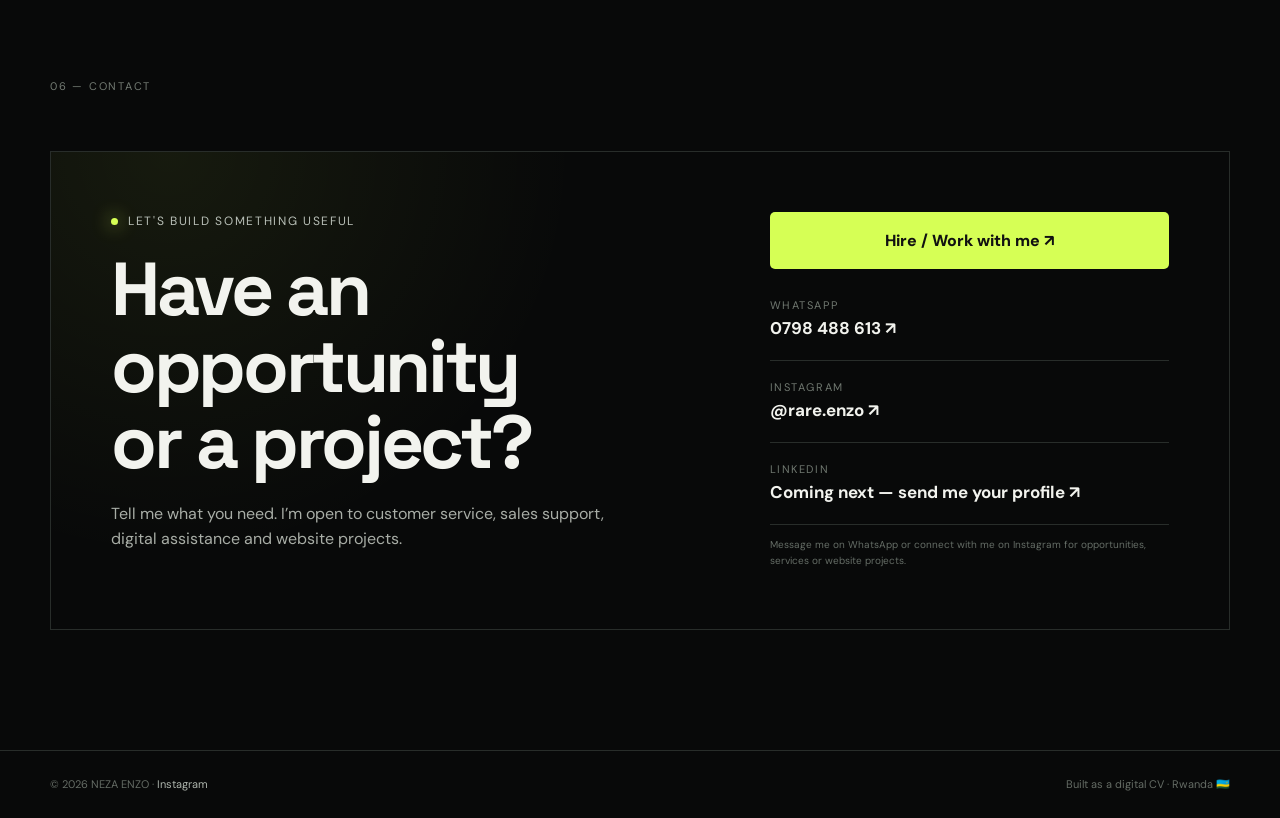
==== commit 4369abe9: "Increase website service price and add invoice link" ====
--- a/index.html
+++ b/index.html
@@ -65,7 +65,7 @@
 <div class="cv-block"><small>CORE SKILLS</small><p>Customer service · Communication · Online client communication · Sales support · Basic website creation & web design · Online research · Writing · Organization · Teamwork · Time management · Adaptability · Fast learning</p></div>
 <div class="cv-block"><small>PROFILE</small><p>Early-career candidate with transferable skills, a strong willingness to learn and an interest in customer-facing and digital roles. No professional experience is claimed beyond the skills and education listed here.</p></div>
 </div></div><div class="cv-actions"><button class="btn primary" onclick="window.print()">Print / Save CV as PDF ↗</button><a class="btn ghost" href="#contact">Contact me</a></div></div></section>
-<section id="hire" class="section hire-section"><div class="container"><div class="section-label">05 — WEBSITE SERVICES</div><div class="hire-layout"><div><div class="eyebrow"><span class="dot"></span> For local businesses & organizations</div><h2>Need a website<br><span>for your business?</span></h2><p class="hire-lead">I create modern, mobile-friendly websites that help businesses present their services, menu, location and contact details professionally online.</p><a class="btn primary" href="https://wa.me/250798488613?text=Hello%20Enzo%2C%20I%27m%20interested%20in%20a%20website%20for%20my%20business." target="_blank" rel="noopener">Get a free consultation ↗</a></div><div class="price-card"><small>STARTING FROM</small><strong>50,000 RWF</strong><p>Business landing pages · Mobile-friendly design · Contact & WhatsApp integration · Location / map · Basic SEO</p><span>Final price depends on the project.</span></div></div></div></section><section id="contact" class="section contact-section container"><div class="section-label">06 — CONTACT</div><div class="contact-card"><div><div class="eyebrow"><span class="dot"></span> Let's build something useful</div><h2>Have an opportunity<br>or a project?</h2><p>Tell me what you need. I’m open to customer service, sales support, digital assistance and website projects.</p></div><div class="contact-side"><a class="hire-btn" href="https://wa.me/250798488613?text=Hello%20Enzo%2C%20I%20saw%20your%20portfolio%20and%20I%27d%20like%20to%20discuss%20an%20opportunity%20or%20project." target="_blank" rel="noopener">Hire / Work with me ↗</a><a class="contact-link whatsapp" href="https://wa.me/250798488613" target="_blank" rel="noopener"><span>WhatsApp</span><strong>0798 488 613 ↗</strong></a><a class="contact-link instagram" href="https://www.instagram.com/rare.enzo?stkn=MXIwdGhsa2UzcjJ0ag==" target="_blank" rel="noopener"><span>Instagram</span><strong>@rare.enzo ↗</strong></a><div class="contact-link linkedin"><span>LinkedIn</span><strong>Coming next — send me your profile ↗</strong></div><div class="note">Message me on WhatsApp or connect with me on Instagram for opportunities, services or website projects.</div></div></div></section>
+<section id="hire" class="section hire-section"><div class="container"><div class="section-label">05 — WEBSITE SERVICES</div><div class="hire-layout"><div><div class="eyebrow"><span class="dot"></span> For local businesses & organizations</div><h2>Need a website<br><span>for your business?</span></h2><p class="hire-lead">I create modern, mobile-friendly websites that help businesses present their services, menu, location and contact details professionally online.</p><a class="btn primary" href="https://wa.me/250798488613?text=Hello%20Enzo%2C%20I%27m%20interested%20in%20a%20website%20for%20my%20business." target="_blank" rel="noopener">Get a free consultation ↗</a></div><div class="price-card"><small>STARTING FROM</small><strong>150,000 RWF</strong><p>Business landing pages · Mobile-friendly design · Contact & WhatsApp integration · Location / map · Basic SEO</p><span>50% deposit to begin · Final price depends on the project.</span><a class="btn ghost invoice-link" href="invoice.html">View sample invoice ↗</a></div></div></div></section><section id="contact" class="section contact-section container"><div class="section-label">06 — CONTACT</div><div class="contact-card"><div><div class="eyebrow"><span class="dot"></span> Let's build something useful</div><h2>Have an opportunity<br>or a project?</h2><p>Tell me what you need. I’m open to customer service, sales support, digital assistance and website projects.</p></div><div class="contact-side"><a class="hire-btn" href="https://wa.me/250798488613?text=Hello%20Enzo%2C%20I%20saw%20your%20portfolio%20and%20I%27d%20like%20to%20discuss%20an%20opportunity%20or%20project." target="_blank" rel="noopener">Hire / Work with me ↗</a><a class="contact-link whatsapp" href="https://wa.me/250798488613" target="_blank" rel="noopener"><span>WhatsApp</span><strong>0798 488 613 ↗</strong></a><a class="contact-link instagram" href="https://www.instagram.com/rare.enzo?stkn=MXIwdGhsa2UzcjJ0ag==" target="_blank" rel="noopener"><span>Instagram</span><strong>@rare.enzo ↗</strong></a><div class="contact-link linkedin"><span>LinkedIn</span><strong>Coming next — send me your profile ↗</strong></div><div class="note">Message me on WhatsApp or connect with me on Instagram for opportunities, services or website projects.</div></div></div></section>
 </main>
 <footer><div class="container footer-inner"><span>© 2026 NEZA ENZO · <a href="https://www.instagram.com/rare.enzo?stkn=MXIwdGhsa2UzcjJ0ag==" target="_blank" rel="noopener">Instagram</a></span><span>Built as a digital CV · Rwanda 🇷🇼</span></div></footer>
 <script src="script.js"></script>
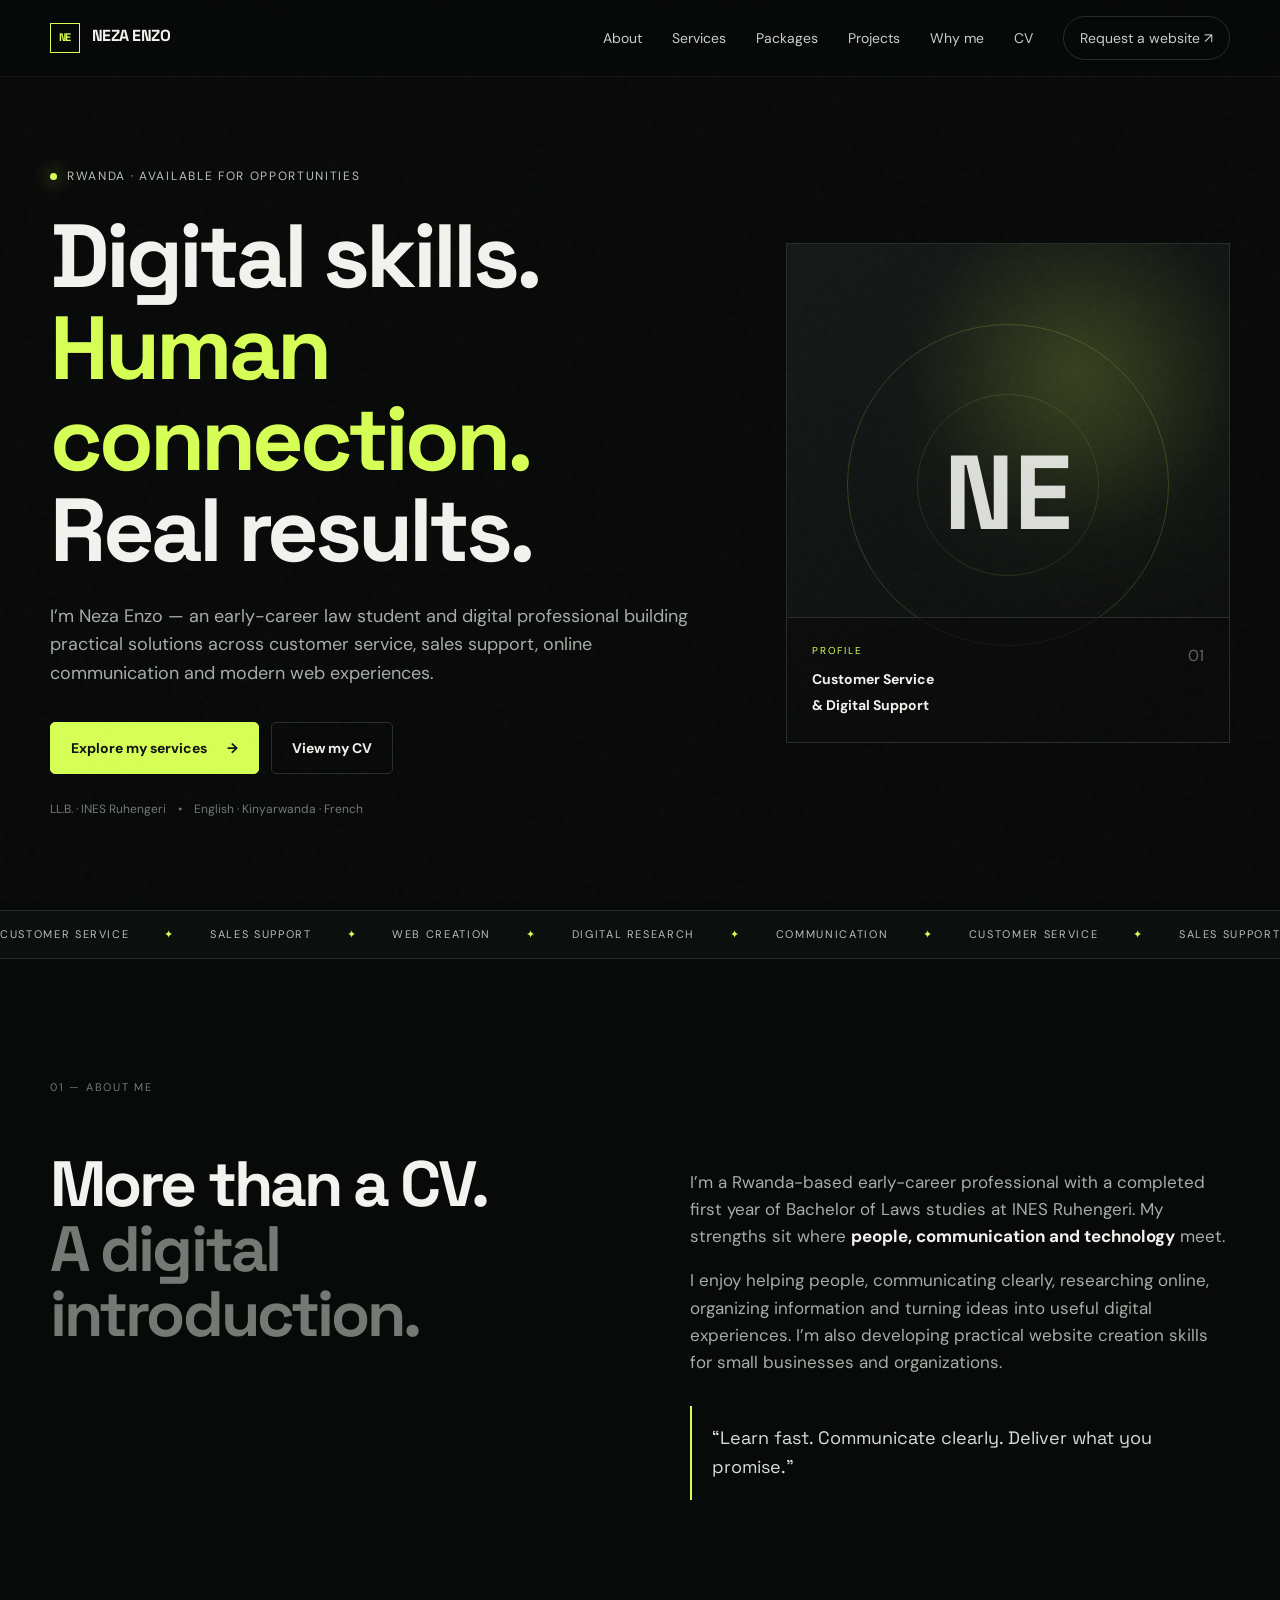
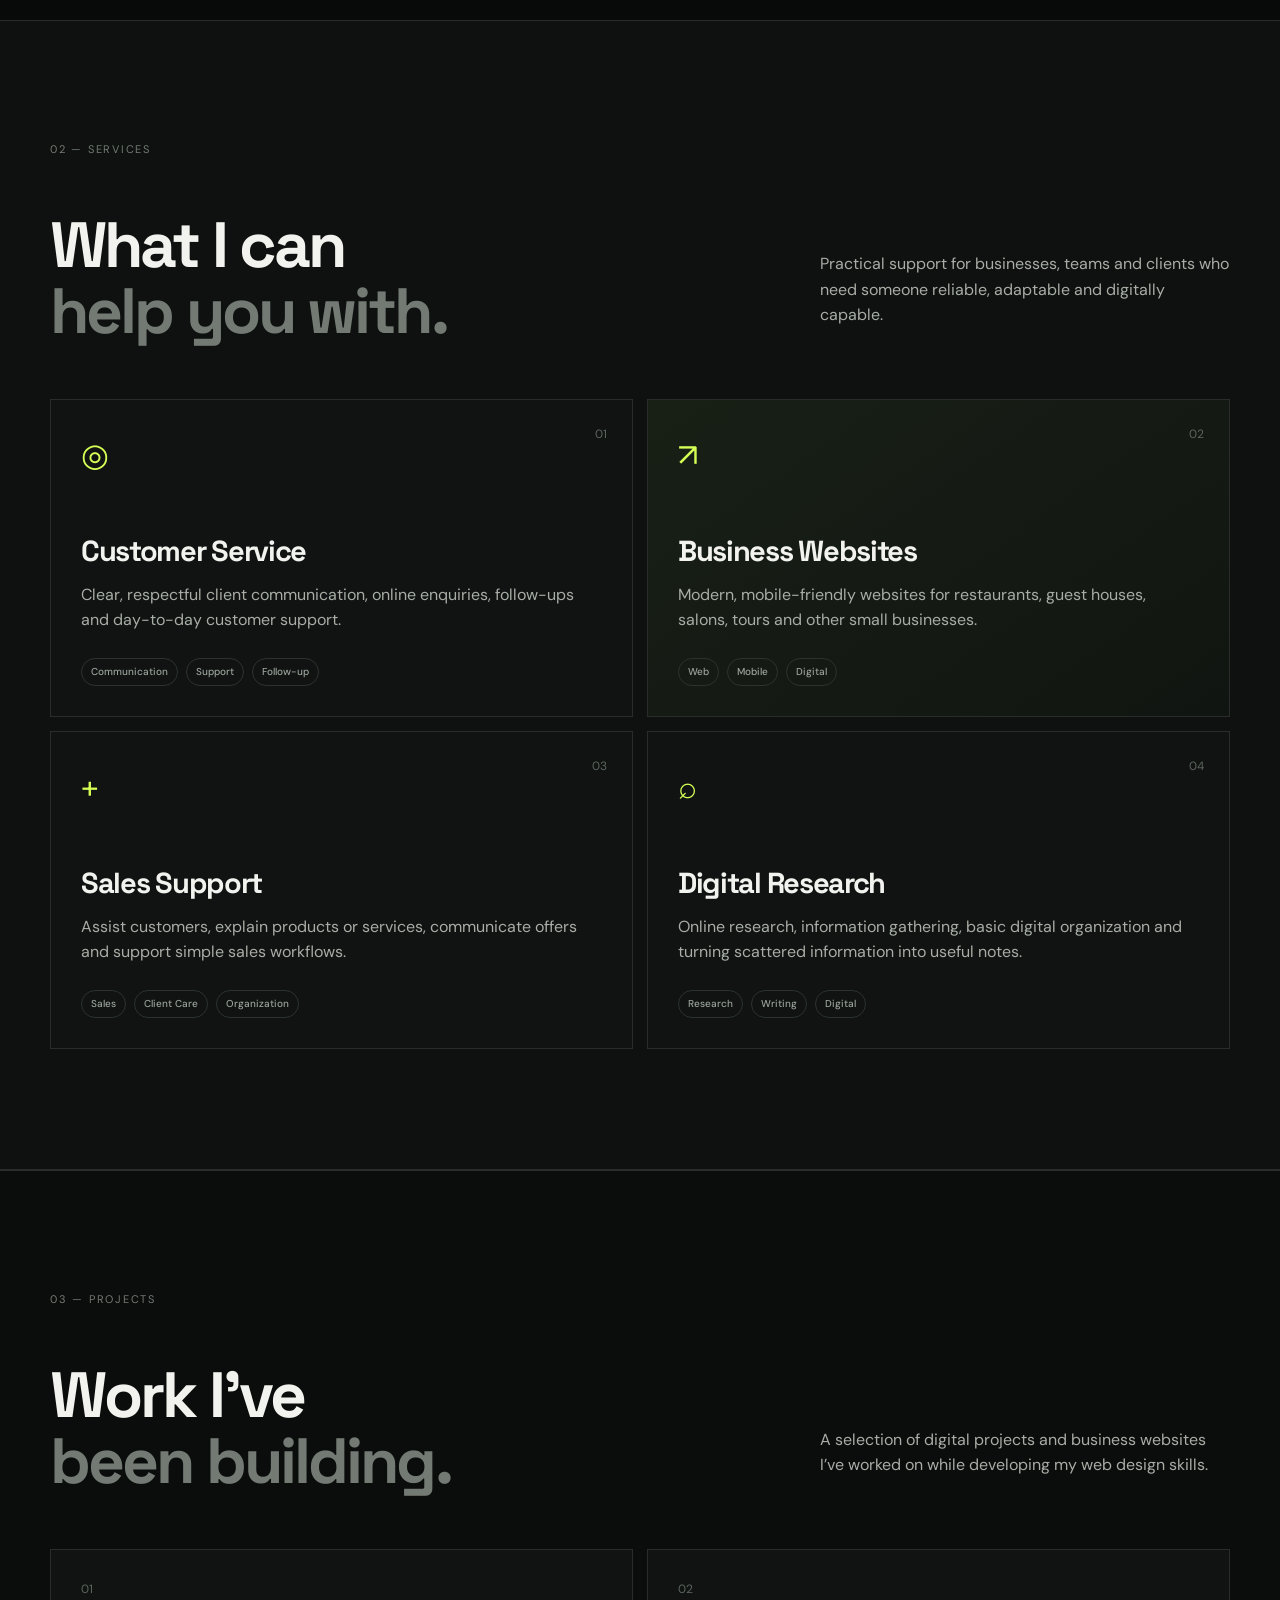
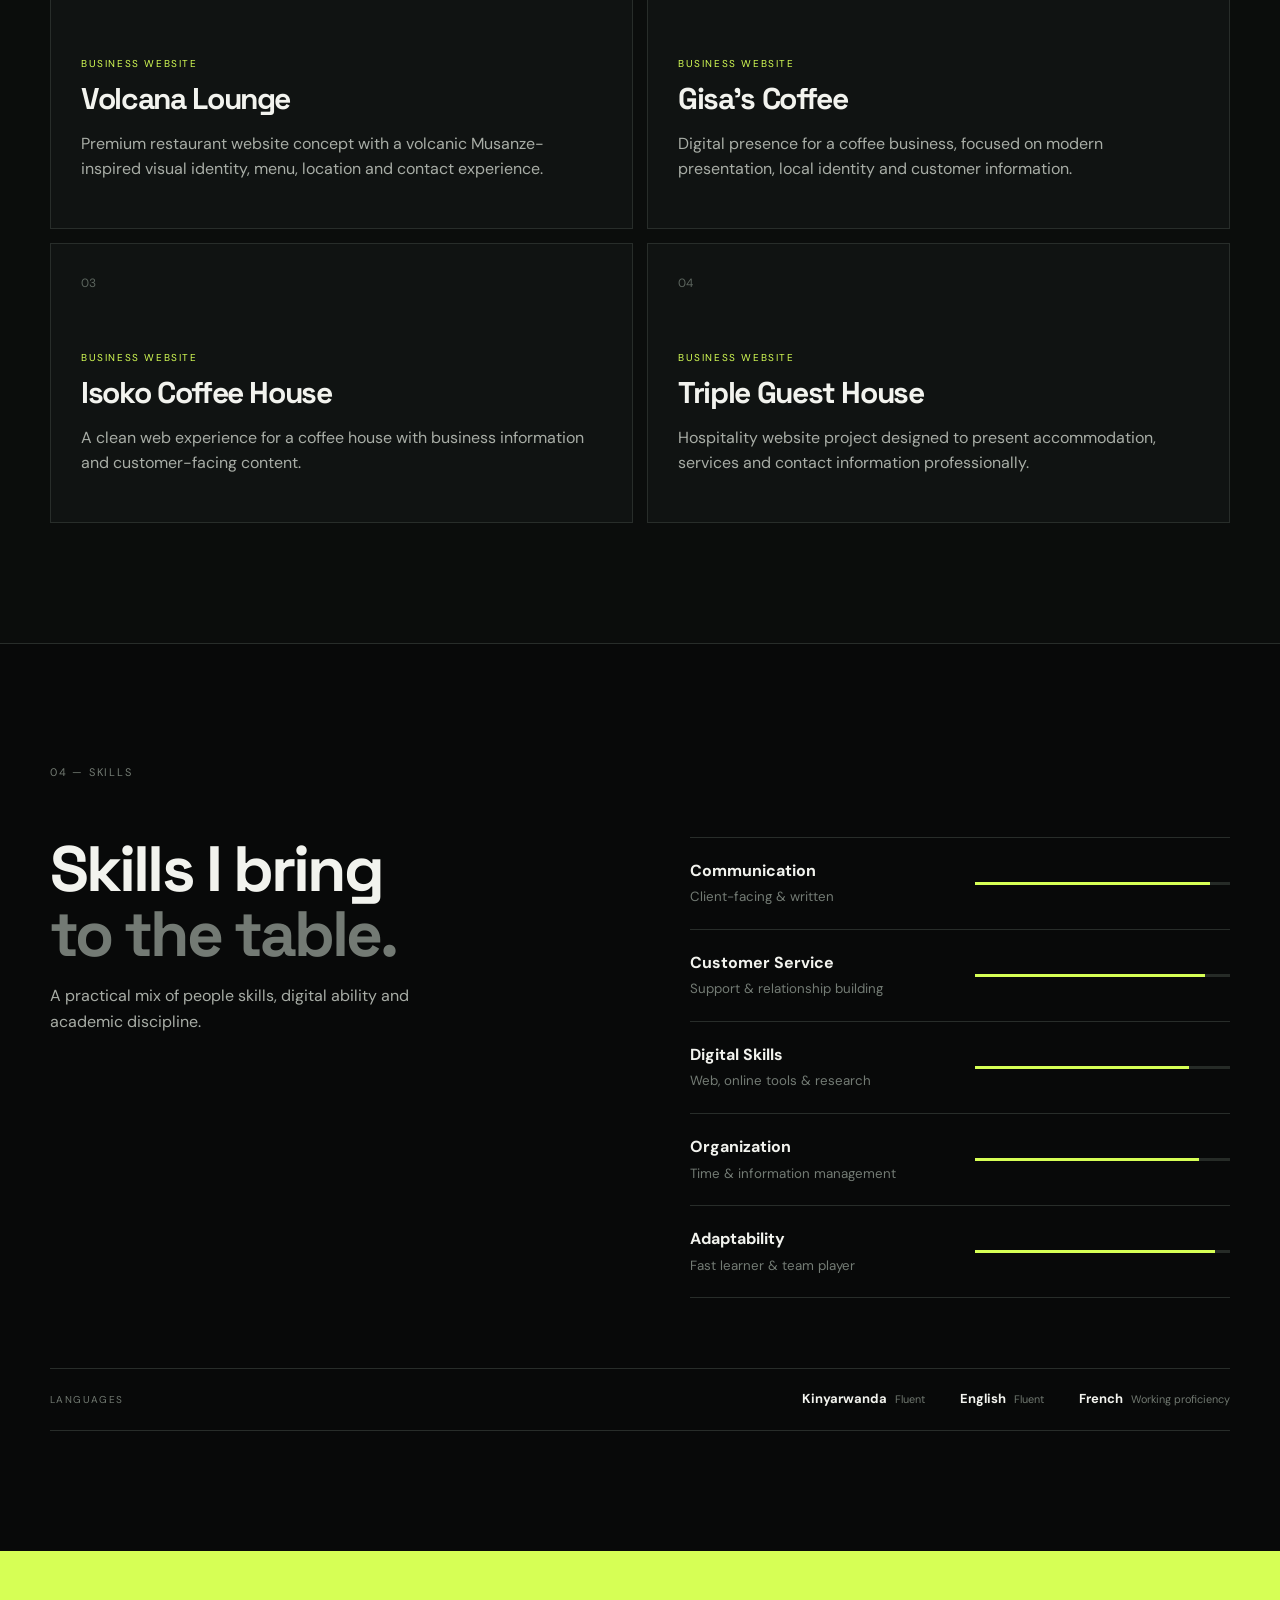
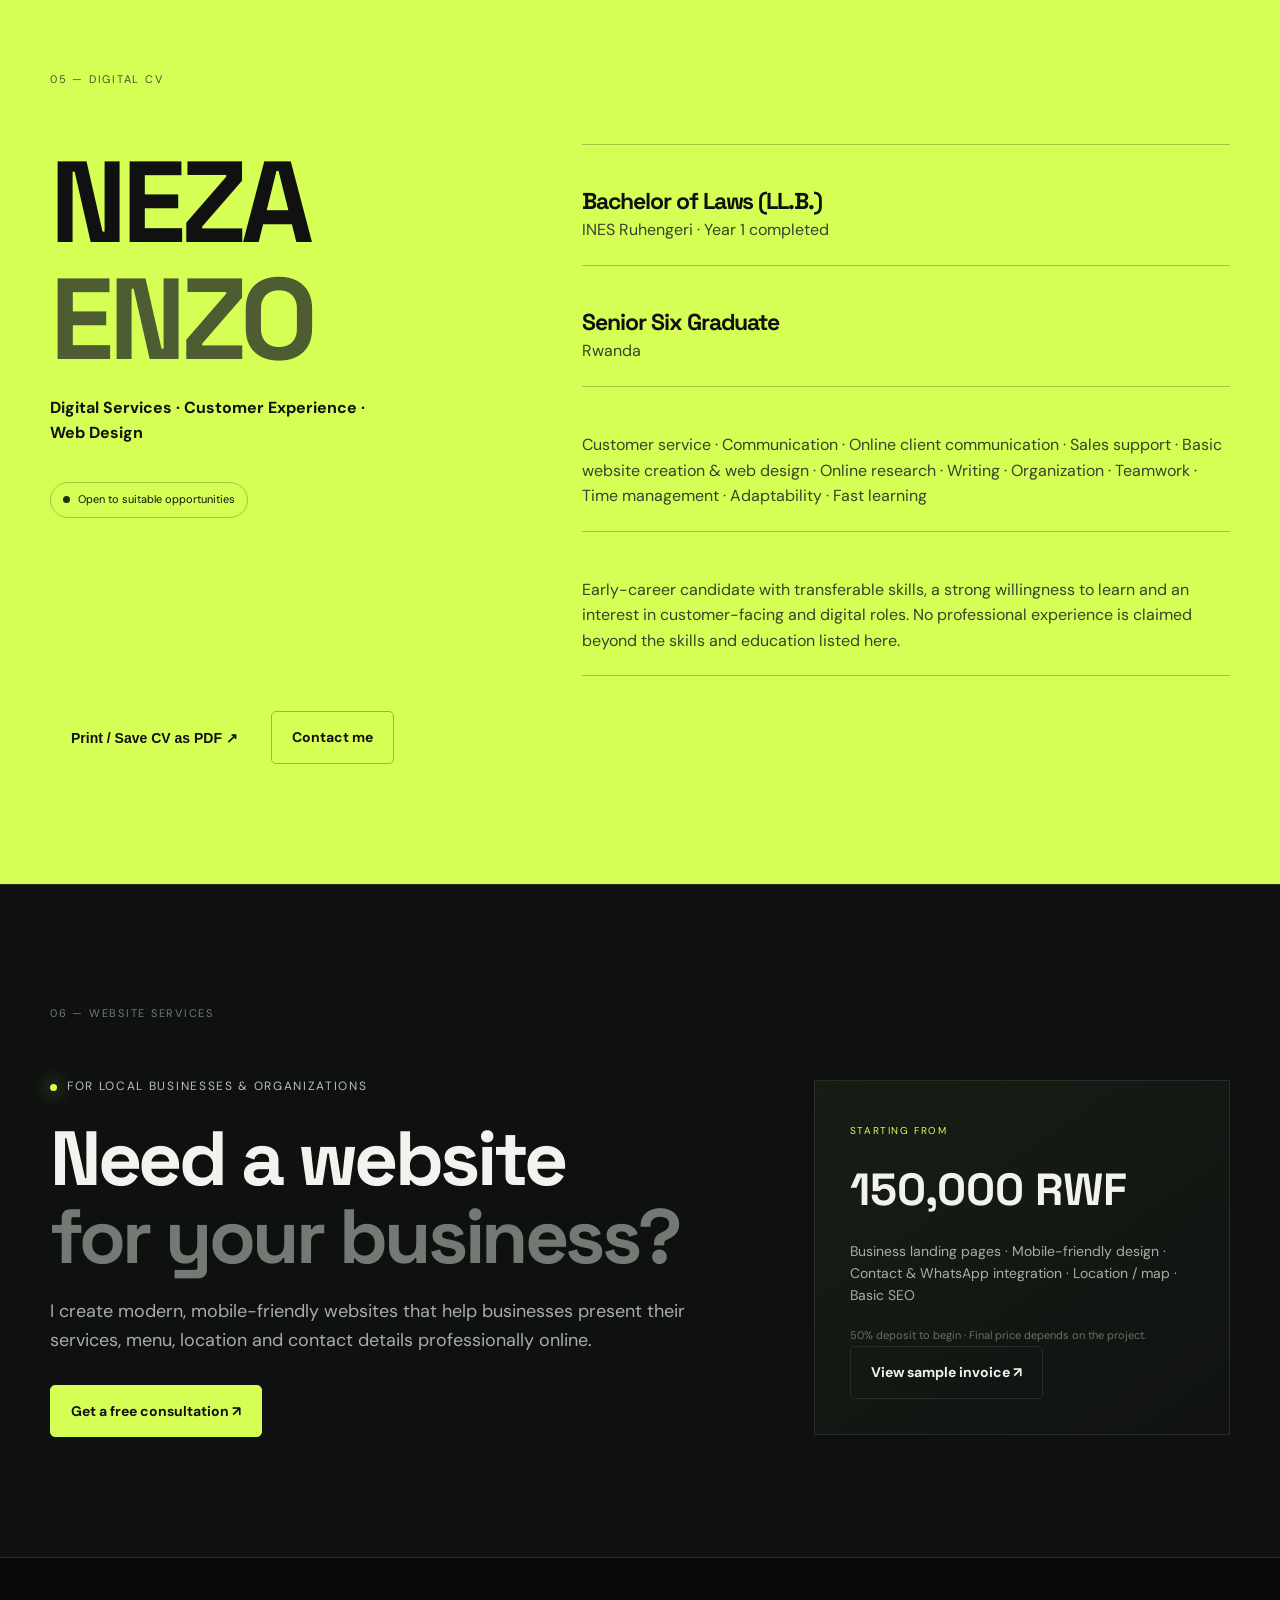
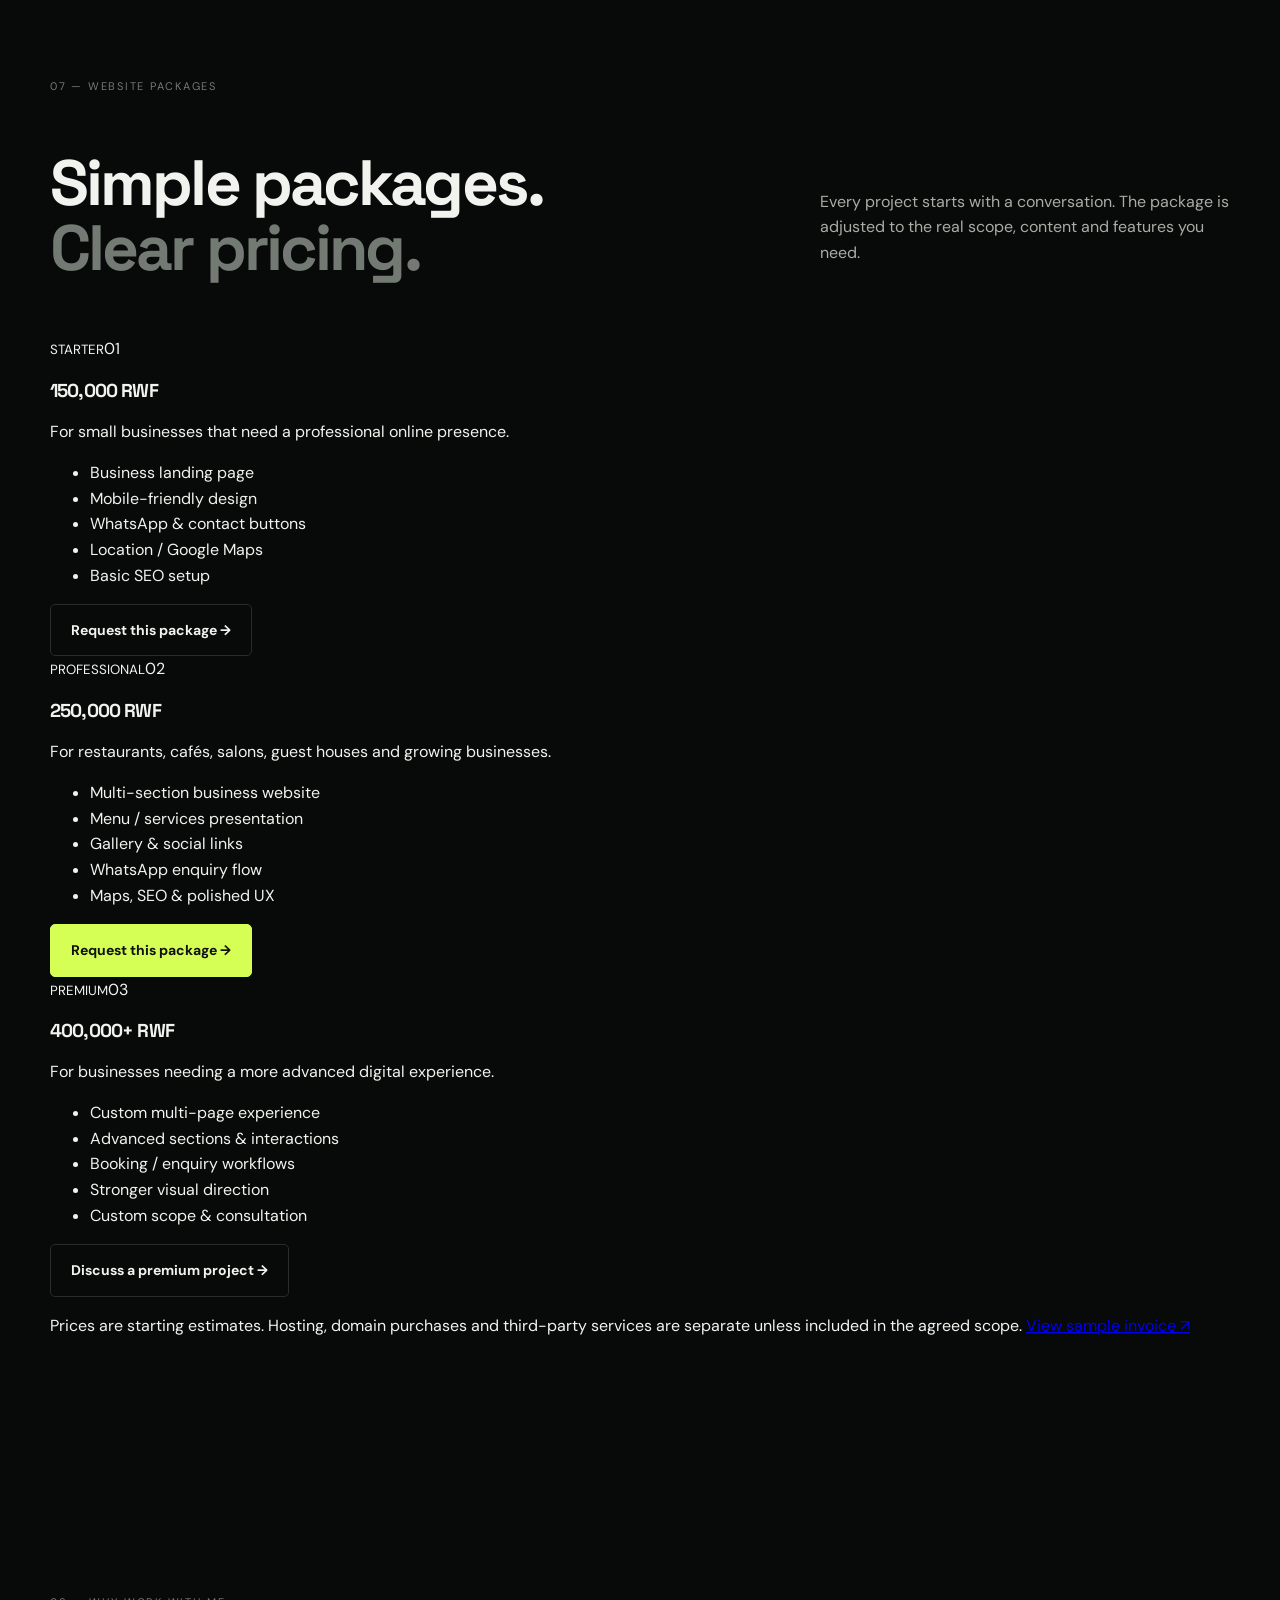
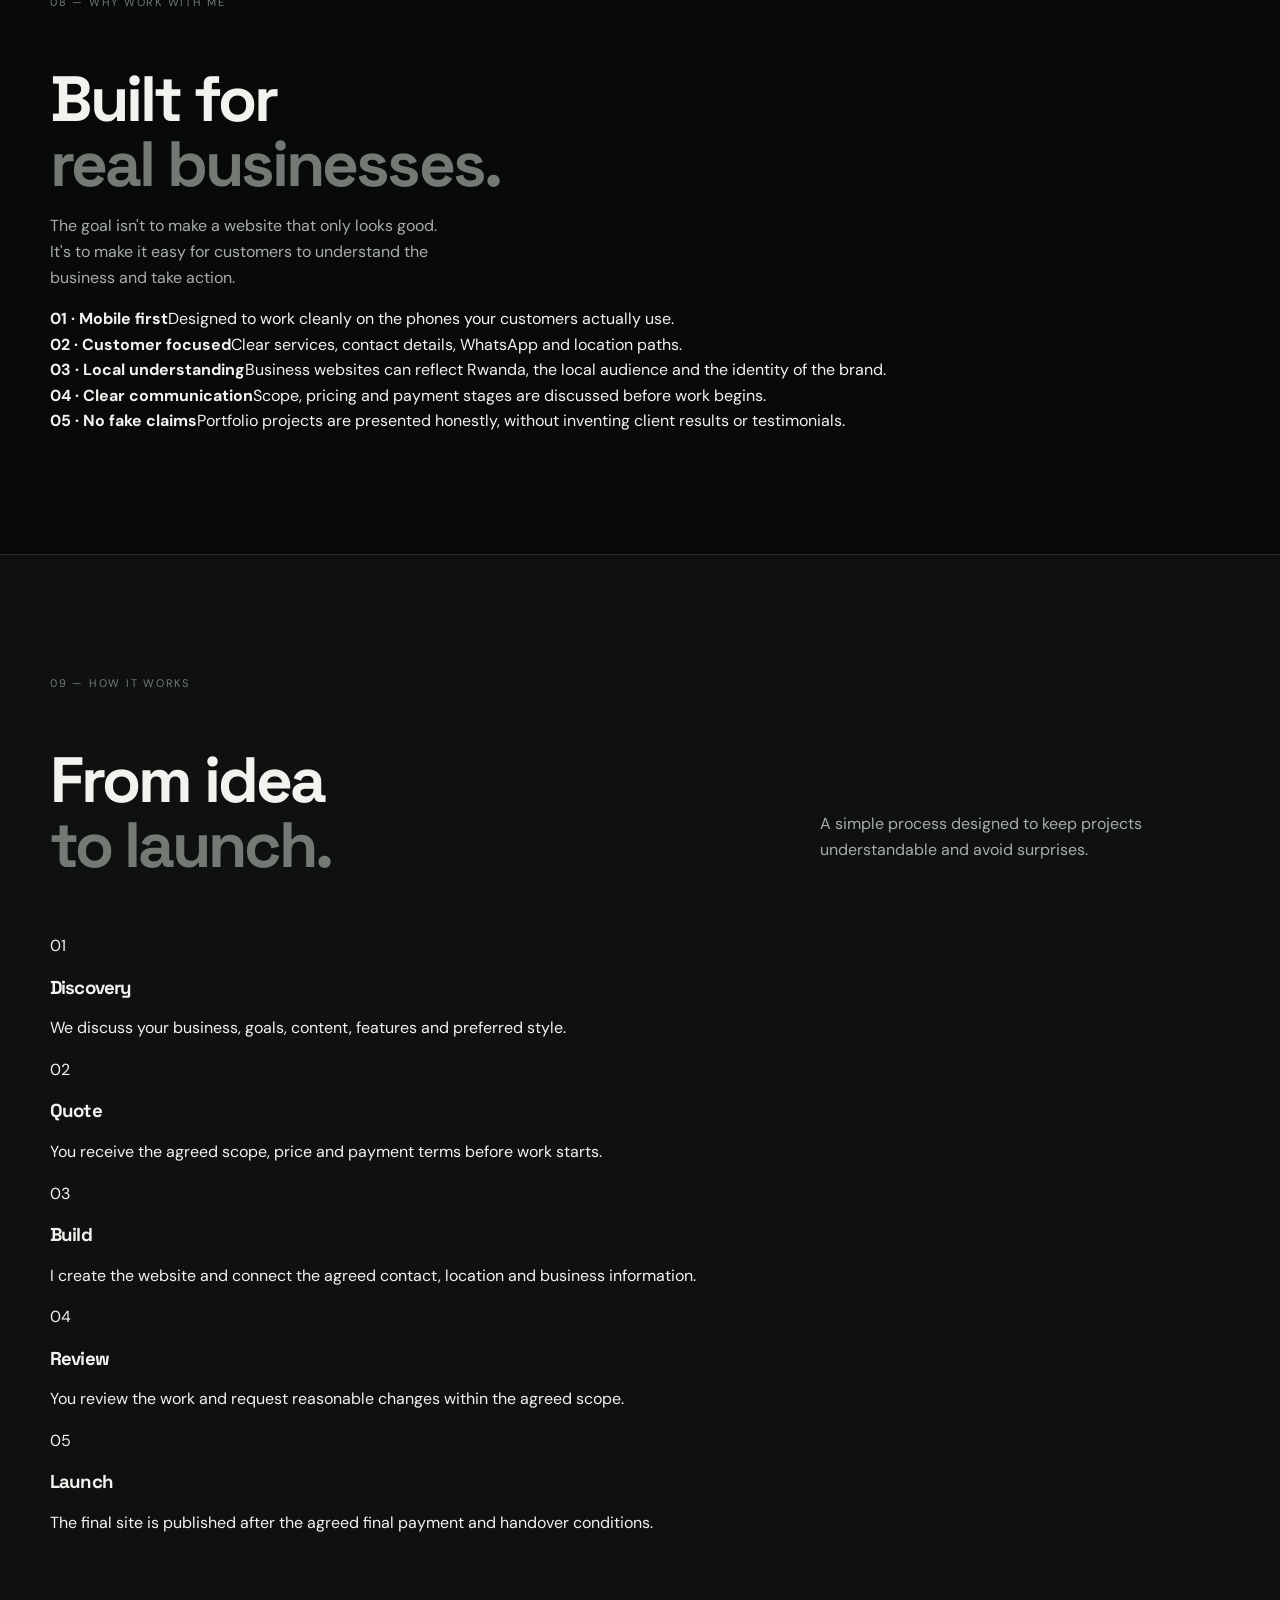
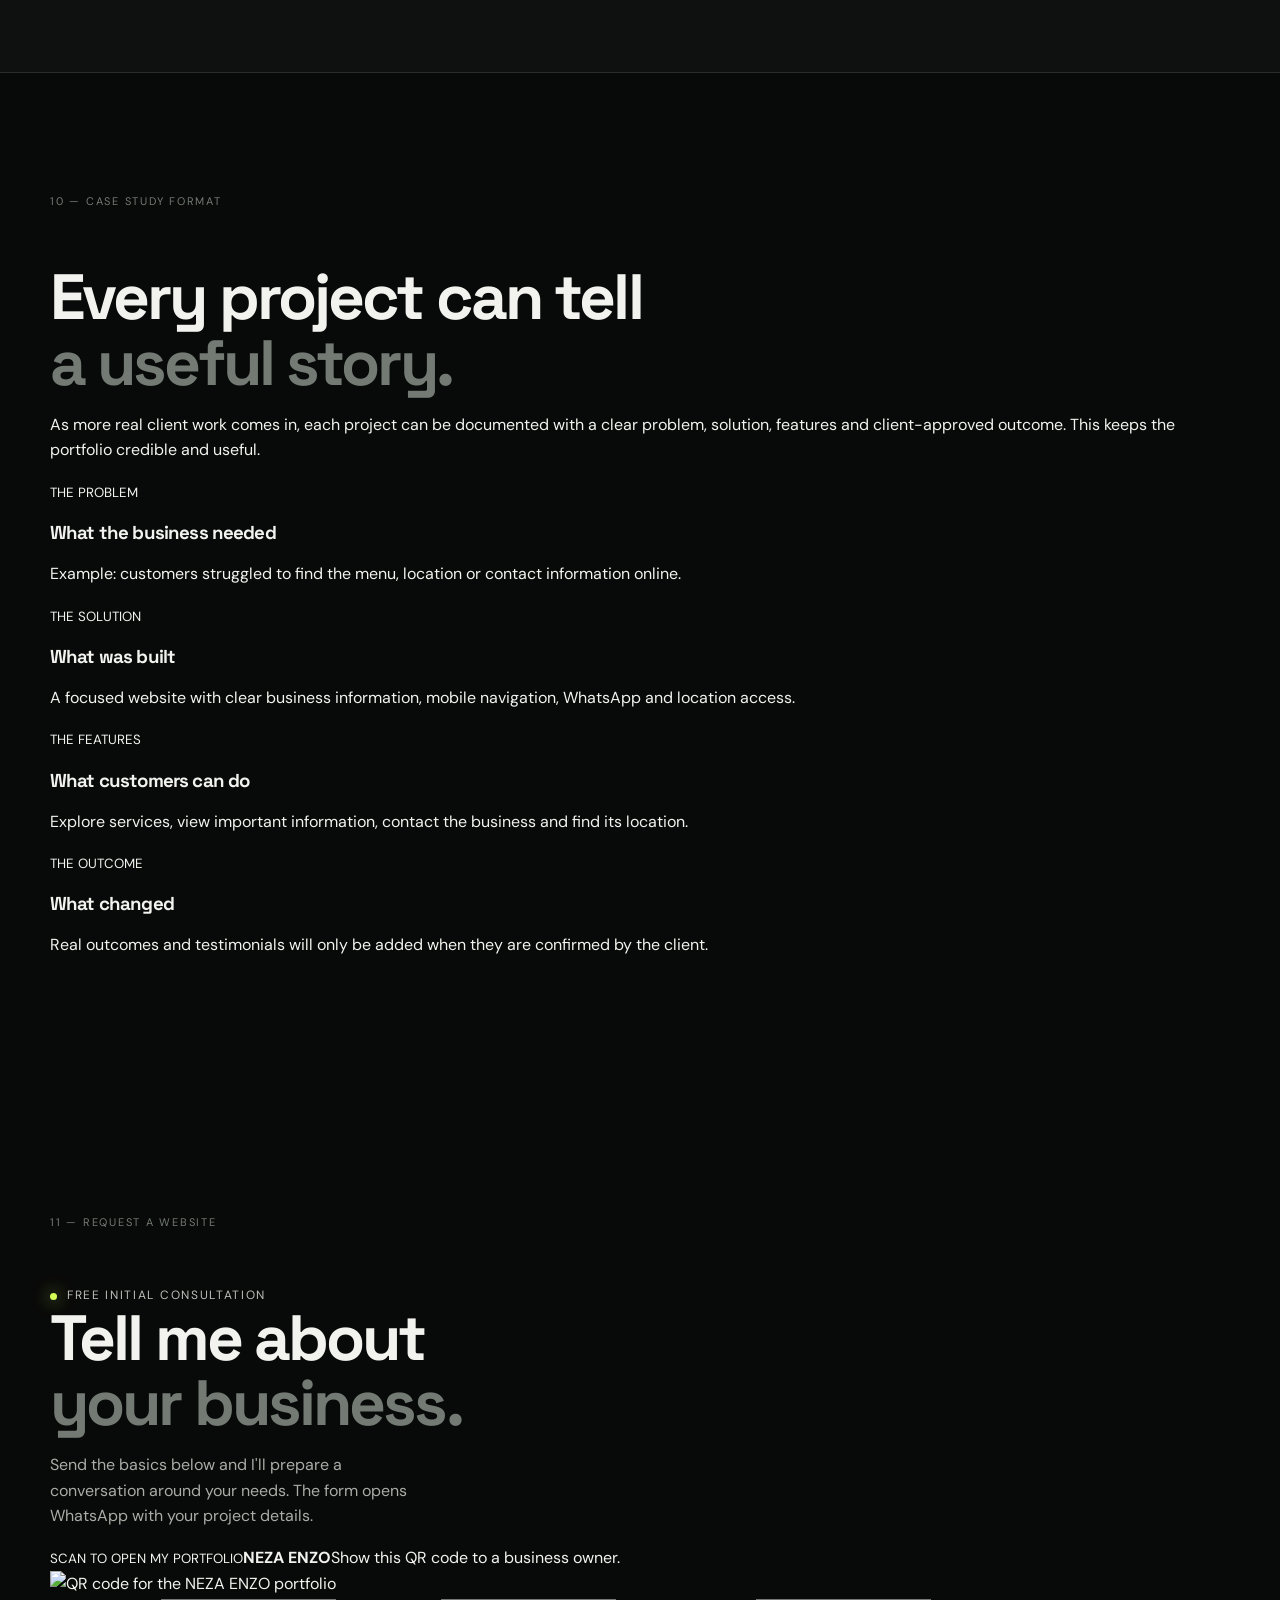
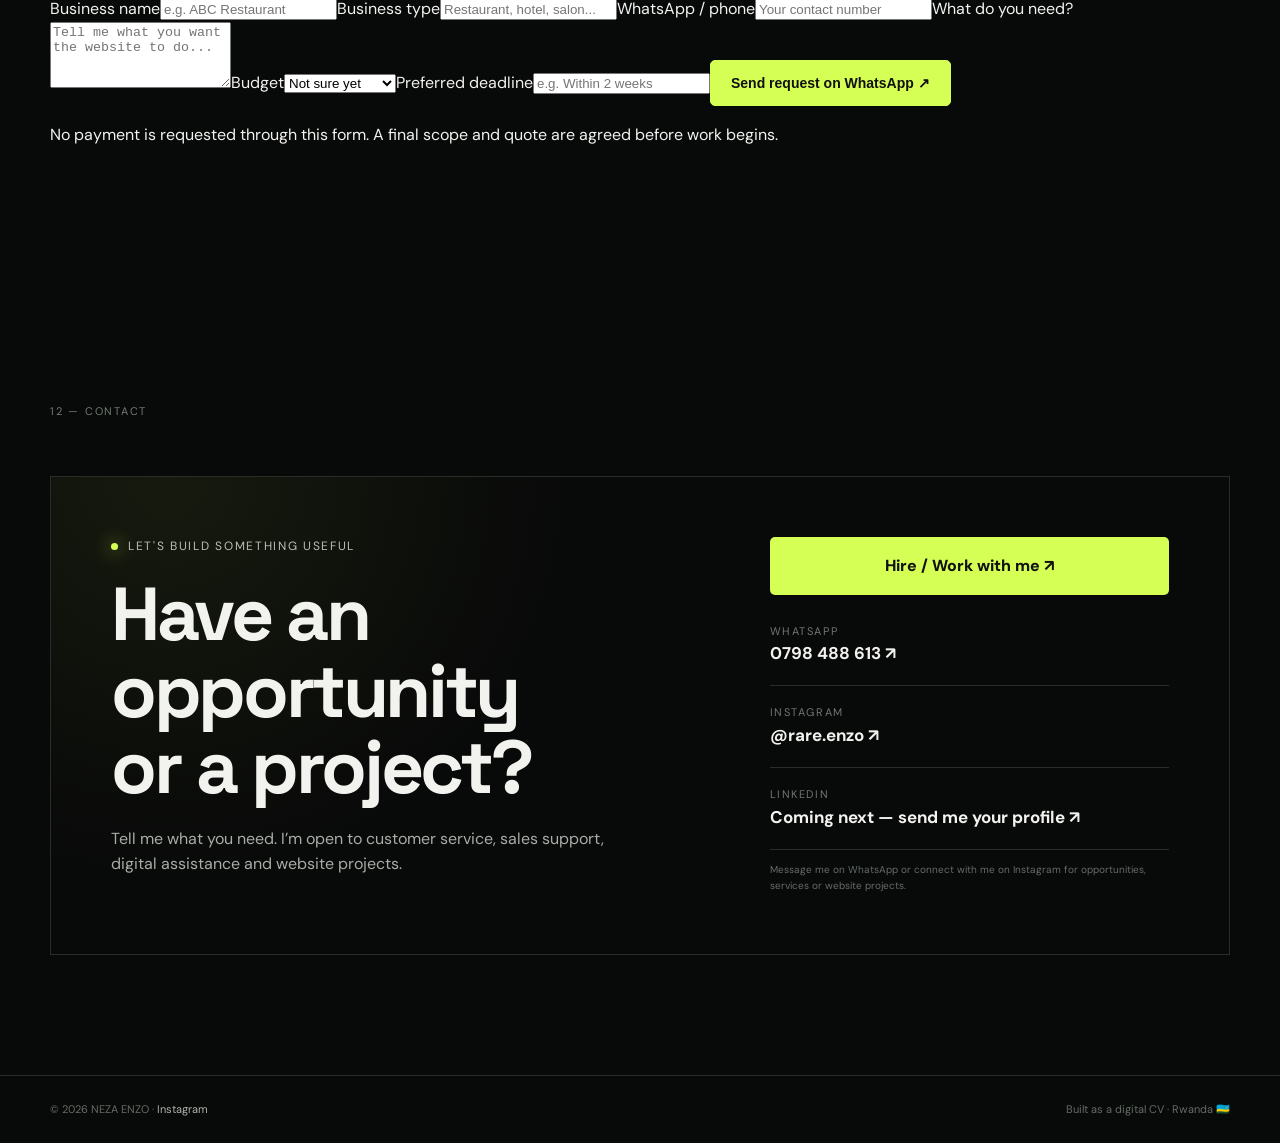
==== commit 3528e369: "Add client packages, process, request form and sales sections" ====
--- a/index.html
+++ b/index.html
@@ -25,7 +25,7 @@
 <header class="nav-wrap"><nav class="nav container">
 <a class="brand" href="#home"><span>NE</span> NEZA ENZO</a>
 <button class="menu-btn" aria-label="Open menu">☰</button>
-<div class="nav-links"><a href="#about">About</a><a href="#services">Services</a><a href="#skills">Skills</a><a href="#projects">Projects</a><a href="#cv">CV</a><a class="nav-cta" href="#contact">Let's talk ↗</a></div>
+<div class="nav-links"><a href="#about">About</a><a href="#services">Services</a><a href="#packages">Packages</a><a href="#projects">Projects</a><a href="#why">Why me</a><a href="#cv">CV</a><a class="nav-cta" href="#request">Request a website ↗</a></div>
 </nav></header>
 <main>
 <section id="home" class="hero container"><div class="hero-copy">
@@ -52,20 +52,24 @@
 <article class="project-card"><div class="project-number">03</div><div><small>BUSINESS WEBSITE</small><h3>Isoko Coffee House</h3><p>A clean web experience for a coffee house with business information and customer-facing content.</p></div></article>
 <article class="project-card"><div class="project-number">04</div><div><small>BUSINESS WEBSITE</small><h3>Triple Guest House</h3><p>Hospitality website project designed to present accommodation, services and contact information professionally.</p></div></article>
 </div></div></section>
-<section id="skills" class="section container"><div class="section-label">03 — SKILLS</div><div class="skills-grid"><div><h2>Skills I bring<br><span>to the table.</span></h2><p class="muted">A practical mix of people skills, digital ability and academic discipline.</p></div><div class="skill-list">
+<section id="skills" class="section container"><div class="section-label">04 — SKILLS</div><div class="skills-grid"><div><h2>Skills I bring<br><span>to the table.</span></h2><p class="muted">A practical mix of people skills, digital ability and academic discipline.</p></div><div class="skill-list">
 <div class="skill"><div><strong>Communication</strong><small>Client-facing & written</small></div><div class="bar"><i style="width:92%"></i></div></div>
 <div class="skill"><div><strong>Customer Service</strong><small>Support & relationship building</small></div><div class="bar"><i style="width:90%"></i></div></div>
 <div class="skill"><div><strong>Digital Skills</strong><small>Web, online tools & research</small></div><div class="bar"><i style="width:84%"></i></div></div>
 <div class="skill"><div><strong>Organization</strong><small>Time & information management</small></div><div class="bar"><i style="width:88%"></i></div></div>
 <div class="skill"><div><strong>Adaptability</strong><small>Fast learner & team player</small></div><div class="bar"><i style="width:94%"></i></div></div>
 </div></div><div class="language-row"><span>LANGUAGES</span><b>Kinyarwanda <small>Fluent</small></b><b>English <small>Fluent</small></b><b>French <small>Working proficiency</small></b></div></section>
-<section id="cv" class="section cv-section"><div class="container"><div class="section-label">04 — DIGITAL CV</div><div class="cv-layout"><div class="cv-intro"><h2>NEZA<br><span>ENZO</span></h2><p>Digital Services · Customer Experience · Web Design</p><div class="availability"><span></span> Open to suitable opportunities</div></div><div class="cv-details">
+<section id="cv" class="section cv-section"><div class="container"><div class="section-label">05 — DIGITAL CV</div><div class="cv-layout"><div class="cv-intro"><h2>NEZA<br><span>ENZO</span></h2><p>Digital Services · Customer Experience · Web Design</p><div class="availability"><span></span> Open to suitable opportunities</div></div><div class="cv-details">
 <div class="cv-block"><small>EDUCATION</small><h3>Bachelor of Laws (LL.B.)</h3><p>INES Ruhengeri · Year 1 completed</p></div>
 <div class="cv-block"><small>EDUCATION</small><h3>Senior Six Graduate</h3><p>Rwanda</p></div>
 <div class="cv-block"><small>CORE SKILLS</small><p>Customer service · Communication · Online client communication · Sales support · Basic website creation & web design · Online research · Writing · Organization · Teamwork · Time management · Adaptability · Fast learning</p></div>
 <div class="cv-block"><small>PROFILE</small><p>Early-career candidate with transferable skills, a strong willingness to learn and an interest in customer-facing and digital roles. No professional experience is claimed beyond the skills and education listed here.</p></div>
 </div></div><div class="cv-actions"><button class="btn primary" onclick="window.print()">Print / Save CV as PDF ↗</button><a class="btn ghost" href="#contact">Contact me</a></div></div></section>
-<section id="hire" class="section hire-section"><div class="container"><div class="section-label">05 — WEBSITE SERVICES</div><div class="hire-layout"><div><div class="eyebrow"><span class="dot"></span> For local businesses & organizations</div><h2>Need a website<br><span>for your business?</span></h2><p class="hire-lead">I create modern, mobile-friendly websites that help businesses present their services, menu, location and contact details professionally online.</p><a class="btn primary" href="https://wa.me/250798488613?text=Hello%20Enzo%2C%20I%27m%20interested%20in%20a%20website%20for%20my%20business." target="_blank" rel="noopener">Get a free consultation ↗</a></div><div class="price-card"><small>STARTING FROM</small><strong>150,000 RWF</strong><p>Business landing pages · Mobile-friendly design · Contact & WhatsApp integration · Location / map · Basic SEO</p><span>50% deposit to begin · Final price depends on the project.</span><a class="btn ghost invoice-link" href="invoice.html">View sample invoice ↗</a></div></div></div></section><section id="contact" class="section contact-section container"><div class="section-label">06 — CONTACT</div><div class="contact-card"><div><div class="eyebrow"><span class="dot"></span> Let's build something useful</div><h2>Have an opportunity<br>or a project?</h2><p>Tell me what you need. I’m open to customer service, sales support, digital assistance and website projects.</p></div><div class="contact-side"><a class="hire-btn" href="https://wa.me/250798488613?text=Hello%20Enzo%2C%20I%20saw%20your%20portfolio%20and%20I%27d%20like%20to%20discuss%20an%20opportunity%20or%20project." target="_blank" rel="noopener">Hire / Work with me ↗</a><a class="contact-link whatsapp" href="https://wa.me/250798488613" target="_blank" rel="noopener"><span>WhatsApp</span><strong>0798 488 613 ↗</strong></a><a class="contact-link instagram" href="https://www.instagram.com/rare.enzo?stkn=MXIwdGhsa2UzcjJ0ag==" target="_blank" rel="noopener"><span>Instagram</span><strong>@rare.enzo ↗</strong></a><div class="contact-link linkedin"><span>LinkedIn</span><strong>Coming next — send me your profile ↗</strong></div><div class="note">Message me on WhatsApp or connect with me on Instagram for opportunities, services or website projects.</div></div></div></section>
+<section id="hire" class="section hire-section"><div class="container"><div class="section-label">06 — WEBSITE SERVICES</div><div class="hire-layout"><div><div class="eyebrow"><span class="dot"></span> For local businesses & organizations</div><h2>Need a website<br><span>for your business?</span></h2><p class="hire-lead">I create modern, mobile-friendly websites that help businesses present their services, menu, location and contact details professionally online.</p><a class="btn primary" href="https://wa.me/250798488613?text=Hello%20Enzo%2C%20I%27m%20interested%20in%20a%20website%20for%20my%20business." target="_blank" rel="noopener">Get a free consultation ↗</a></div><div class="price-card"><small>STARTING FROM</small><strong>150,000 RWF</strong><p>Business landing pages · Mobile-friendly design · Contact & WhatsApp integration · Location / map · Basic SEO</p><span>50% deposit to begin · Final price depends on the project.</span><a class="btn ghost invoice-link" href="invoice.html">View sample invoice ↗</a></div></div></div></section><section id="packages" class="section packages-section"><div class="container"><div class="section-label">07 — WEBSITE PACKAGES</div><div class="services-head"><h2>Simple packages.<br><span>Clear pricing.</span></h2><p>Every project starts with a conversation. The package is adjusted to the real scope, content and features you need.</p></div><div class="package-grid"><article class="package-card"><div class="package-top"><small>STARTER</small><span>01</span></div><h3>150,000 RWF</h3><p>For small businesses that need a professional online presence.</p><ul><li>Business landing page</li><li>Mobile-friendly design</li><li>WhatsApp & contact buttons</li><li>Location / Google Maps</li><li>Basic SEO setup</li></ul><a class="btn ghost" href="#request">Request this package →</a></article><article class="package-card featured-package"><div class="package-top"><small>PROFESSIONAL</small><span>02</span></div><h3>250,000 RWF</h3><p>For restaurants, cafés, salons, guest houses and growing businesses.</p><ul><li>Multi-section business website</li><li>Menu / services presentation</li><li>Gallery & social links</li><li>WhatsApp enquiry flow</li><li>Maps, SEO & polished UX</li></ul><a class="btn primary" href="#request">Request this package →</a></article><article class="package-card"><div class="package-top"><small>PREMIUM</small><span>03</span></div><h3>400,000+ RWF</h3><p>For businesses needing a more advanced digital experience.</p><ul><li>Custom multi-page experience</li><li>Advanced sections & interactions</li><li>Booking / enquiry workflows</li><li>Stronger visual direction</li><li>Custom scope & consultation</li></ul><a class="btn ghost" href="#request">Discuss a premium project →</a></article></div><p class="pricing-note">Prices are starting estimates. Hosting, domain purchases and third-party services are separate unless included in the agreed scope. <a href="invoice.html">View sample invoice ↗</a></p></div></section>
+<section id="why" class="section why-section"><div class="container"><div class="section-label">08 — WHY WORK WITH ME</div><div class="why-grid"><div><h2>Built for<br><span>real businesses.</span></h2><p class="muted">The goal isn't to make a website that only looks good. It's to make it easy for customers to understand the business and take action.</p></div><div class="why-list"><div><b>01 · Mobile first</b><span>Designed to work cleanly on the phones your customers actually use.</span></div><div><b>02 · Customer focused</b><span>Clear services, contact details, WhatsApp and location paths.</span></div><div><b>03 · Local understanding</b><span>Business websites can reflect Rwanda, the local audience and the identity of the brand.</span></div><div><b>04 · Clear communication</b><span>Scope, pricing and payment stages are discussed before work begins.</span></div><div><b>05 · No fake claims</b><span>Portfolio projects are presented honestly, without inventing client results or testimonials.</span></div></div></div></div></section>
+<section id="process" class="section dark-section process-section"><div class="container"><div class="section-label">09 — HOW IT WORKS</div><div class="services-head"><h2>From idea<br><span>to launch.</span></h2><p>A simple process designed to keep projects understandable and avoid surprises.</p></div><div class="process-grid"><div><span>01</span><h3>Discovery</h3><p>We discuss your business, goals, content, features and preferred style.</p></div><div><span>02</span><h3>Quote</h3><p>You receive the agreed scope, price and payment terms before work starts.</p></div><div><span>03</span><h3>Build</h3><p>I create the website and connect the agreed contact, location and business information.</p></div><div><span>04</span><h3>Review</h3><p>You review the work and request reasonable changes within the agreed scope.</p></div><div><span>05</span><h3>Launch</h3><p>The final site is published after the agreed final payment and handover conditions.</p></div></div></div></section>
+<section class="section case-section"><div class="container"><div class="section-label">10 — CASE STUDY FORMAT</div><div class="case-intro"><div><h2>Every project can tell<br><span>a useful story.</span></h2></div><p>As more real client work comes in, each project can be documented with a clear problem, solution, features and client-approved outcome. This keeps the portfolio credible and useful.</p></div><div class="case-grid"><div><small>THE PROBLEM</small><h3>What the business needed</h3><p>Example: customers struggled to find the menu, location or contact information online.</p></div><div><small>THE SOLUTION</small><h3>What was built</h3><p>A focused website with clear business information, mobile navigation, WhatsApp and location access.</p></div><div><small>THE FEATURES</small><h3>What customers can do</h3><p>Explore services, view important information, contact the business and find its location.</p></div><div><small>THE OUTCOME</small><h3>What changed</h3><p>Real outcomes and testimonials will only be added when they are confirmed by the client.</p></div></div></div></section>
+<section id="request" class="section request-section"><div class="container"><div class="section-label">11 — REQUEST A WEBSITE</div><div class="request-layout"><div><div class="eyebrow"><span class="dot"></span> Free initial consultation</div><h2>Tell me about<br><span>your business.</span></h2><p class="muted">Send the basics below and I'll prepare a conversation around your needs. The form opens WhatsApp with your project details.</p><div class="qr-card"><div><small>SCAN TO OPEN MY PORTFOLIO</small><strong>NEZA ENZO</strong><span>Show this QR code to a business owner.</span></div><img src="https://api.qrserver.com/v1/create-qr-code/?size=180x180&data=https%3A%2F%2Fportifolio-eta-indol-33.vercel.app%2F" alt="QR code for the NEZA ENZO portfolio"></div></div><form id="websiteRequest" class="request-form"><label>Business name<input name="business" required placeholder="e.g. ABC Restaurant"></label><label>Business type<input name="type" required placeholder="Restaurant, hotel, salon..."></label><label>WhatsApp / phone<input name="phone" required placeholder="Your contact number"></label><label>What do you need?<textarea name="needs" required rows="4" placeholder="Tell me what you want the website to do..."></textarea></label><label>Budget<select name="budget"><option>Not sure yet</option><option>150,000 RWF</option><option>250,000 RWF</option><option>400,000+ RWF</option></select></label><label>Preferred deadline<input name="deadline" placeholder="e.g. Within 2 weeks"></label><button class="btn primary" type="submit">Send request on WhatsApp ↗</button><p class="form-note">No payment is requested through this form. A final scope and quote are agreed before work begins.</p></form></div></div></section><section id="contact" class="section contact-section container"><div class="section-label">12 — CONTACT</div><div class="contact-card"><div><div class="eyebrow"><span class="dot"></span> Let's build something useful</div><h2>Have an opportunity<br>or a project?</h2><p>Tell me what you need. I’m open to customer service, sales support, digital assistance and website projects.</p></div><div class="contact-side"><a class="hire-btn" href="https://wa.me/250798488613?text=Hello%20Enzo%2C%20I%20saw%20your%20portfolio%20and%20I%27d%20like%20to%20discuss%20an%20opportunity%20or%20project." target="_blank" rel="noopener">Hire / Work with me ↗</a><a class="contact-link whatsapp" href="https://wa.me/250798488613" target="_blank" rel="noopener"><span>WhatsApp</span><strong>0798 488 613 ↗</strong></a><a class="contact-link instagram" href="https://www.instagram.com/rare.enzo?stkn=MXIwdGhsa2UzcjJ0ag==" target="_blank" rel="noopener"><span>Instagram</span><strong>@rare.enzo ↗</strong></a><div class="contact-link linkedin"><span>LinkedIn</span><strong>Coming next — send me your profile ↗</strong></div><div class="note">Message me on WhatsApp or connect with me on Instagram for opportunities, services or website projects.</div></div></div></section>
 </main>
 <footer><div class="container footer-inner"><span>© 2026 NEZA ENZO · <a href="https://www.instagram.com/rare.enzo?stkn=MXIwdGhsa2UzcjJ0ag==" target="_blank" rel="noopener">Instagram</a></span><span>Built as a digital CV · Rwanda 🇷🇼</span></div></footer>
 <script src="script.js"></script>
